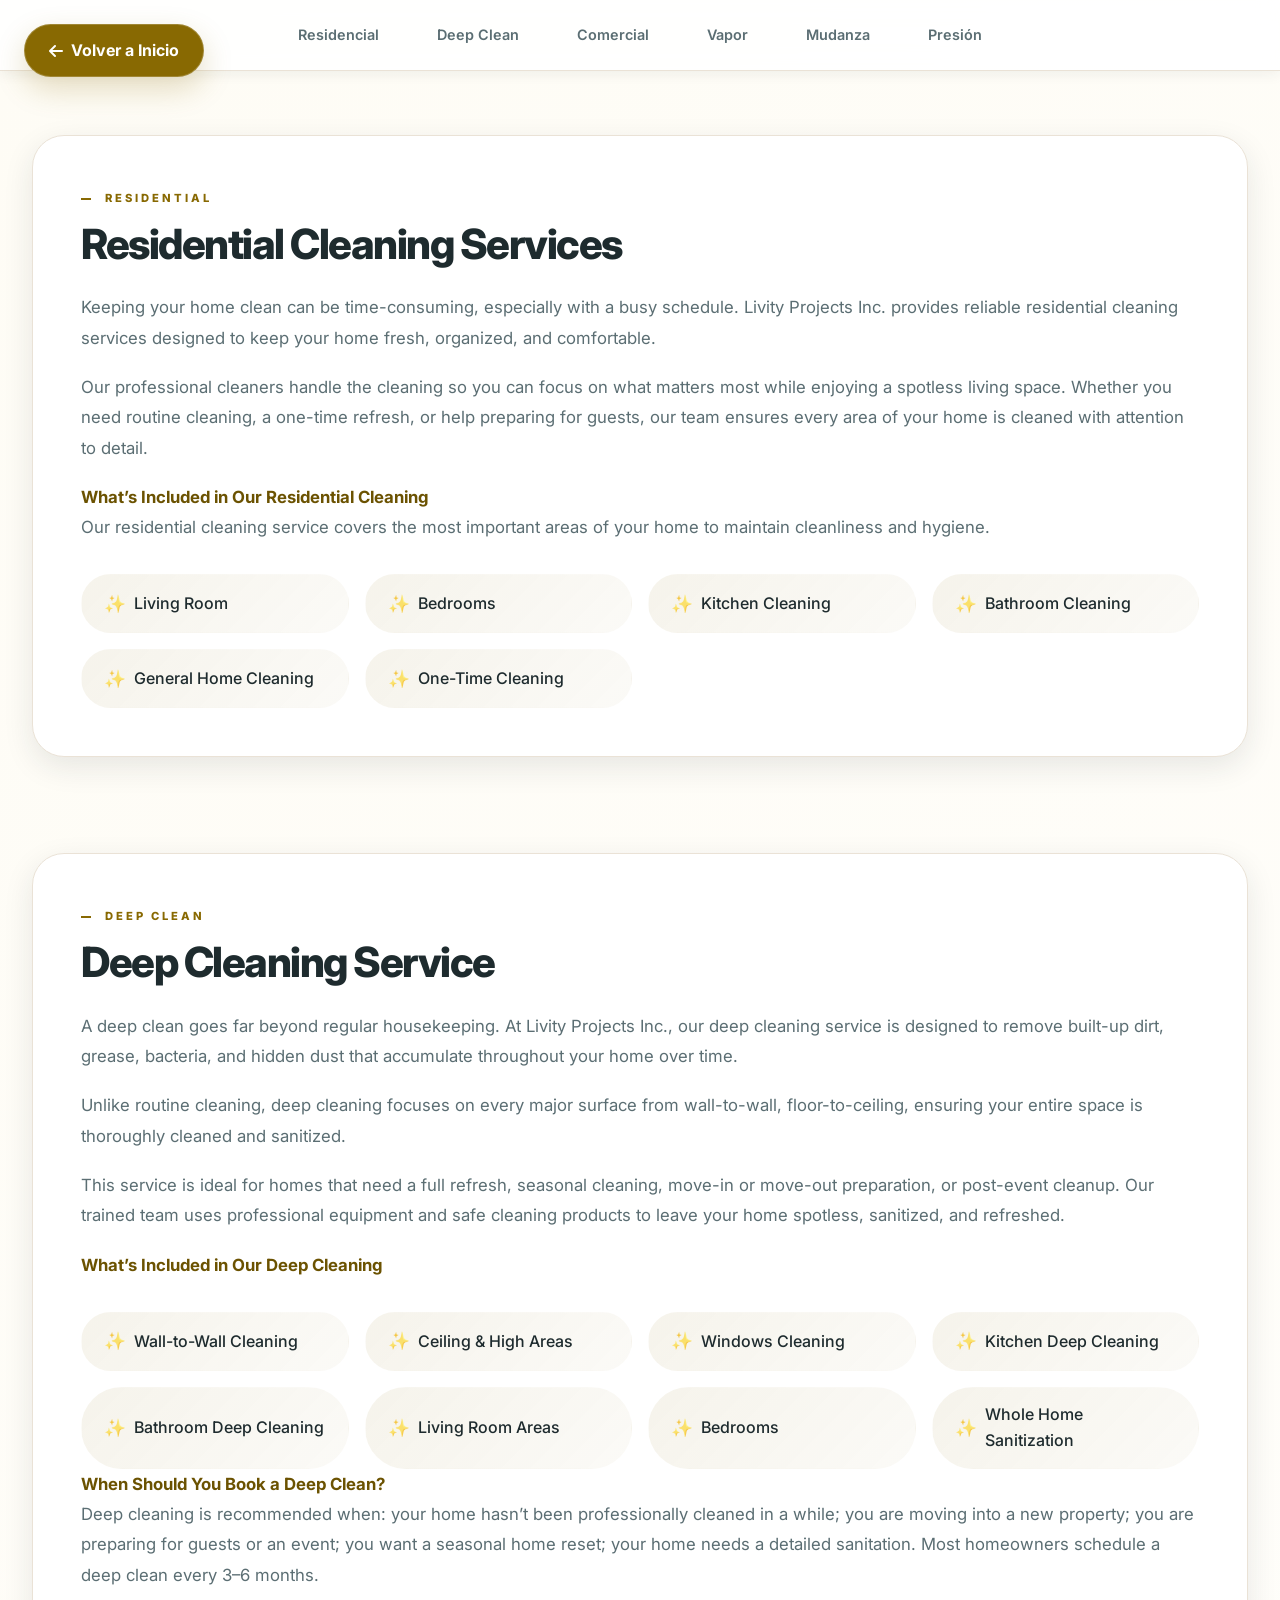
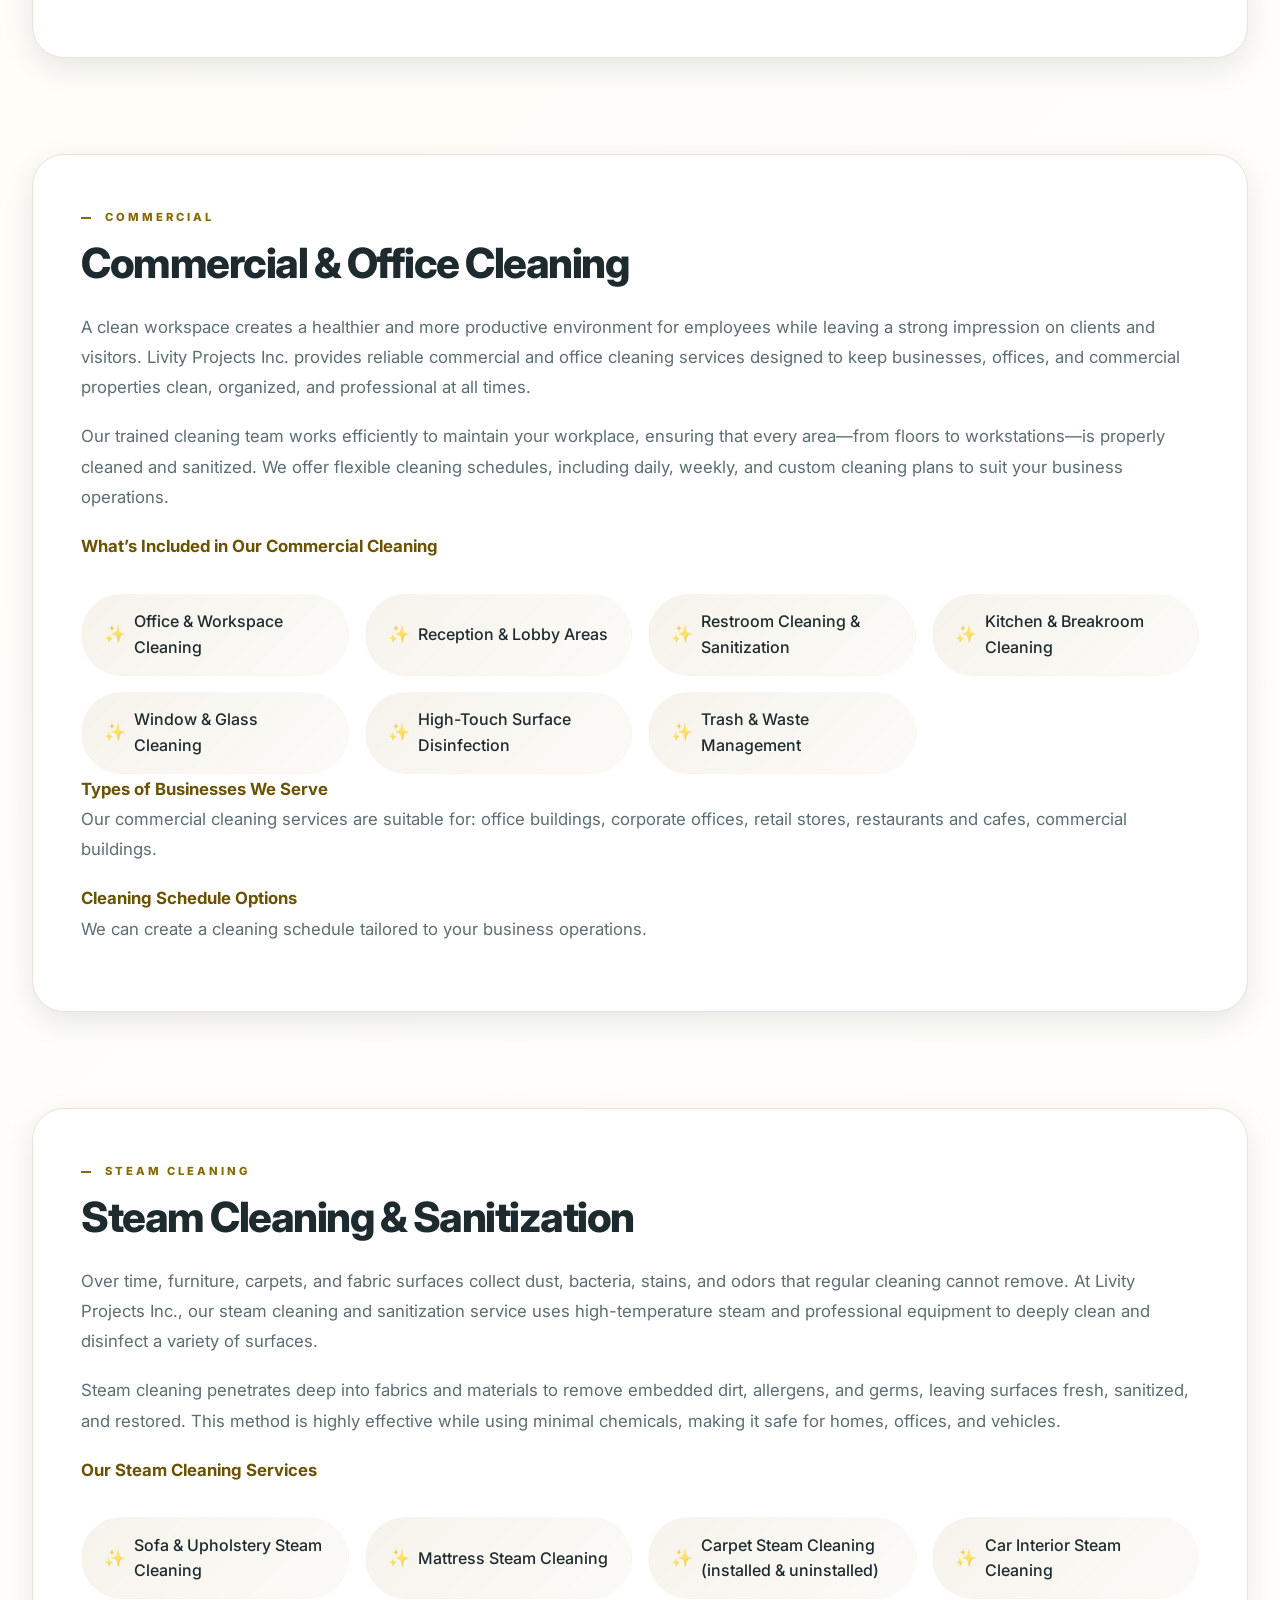
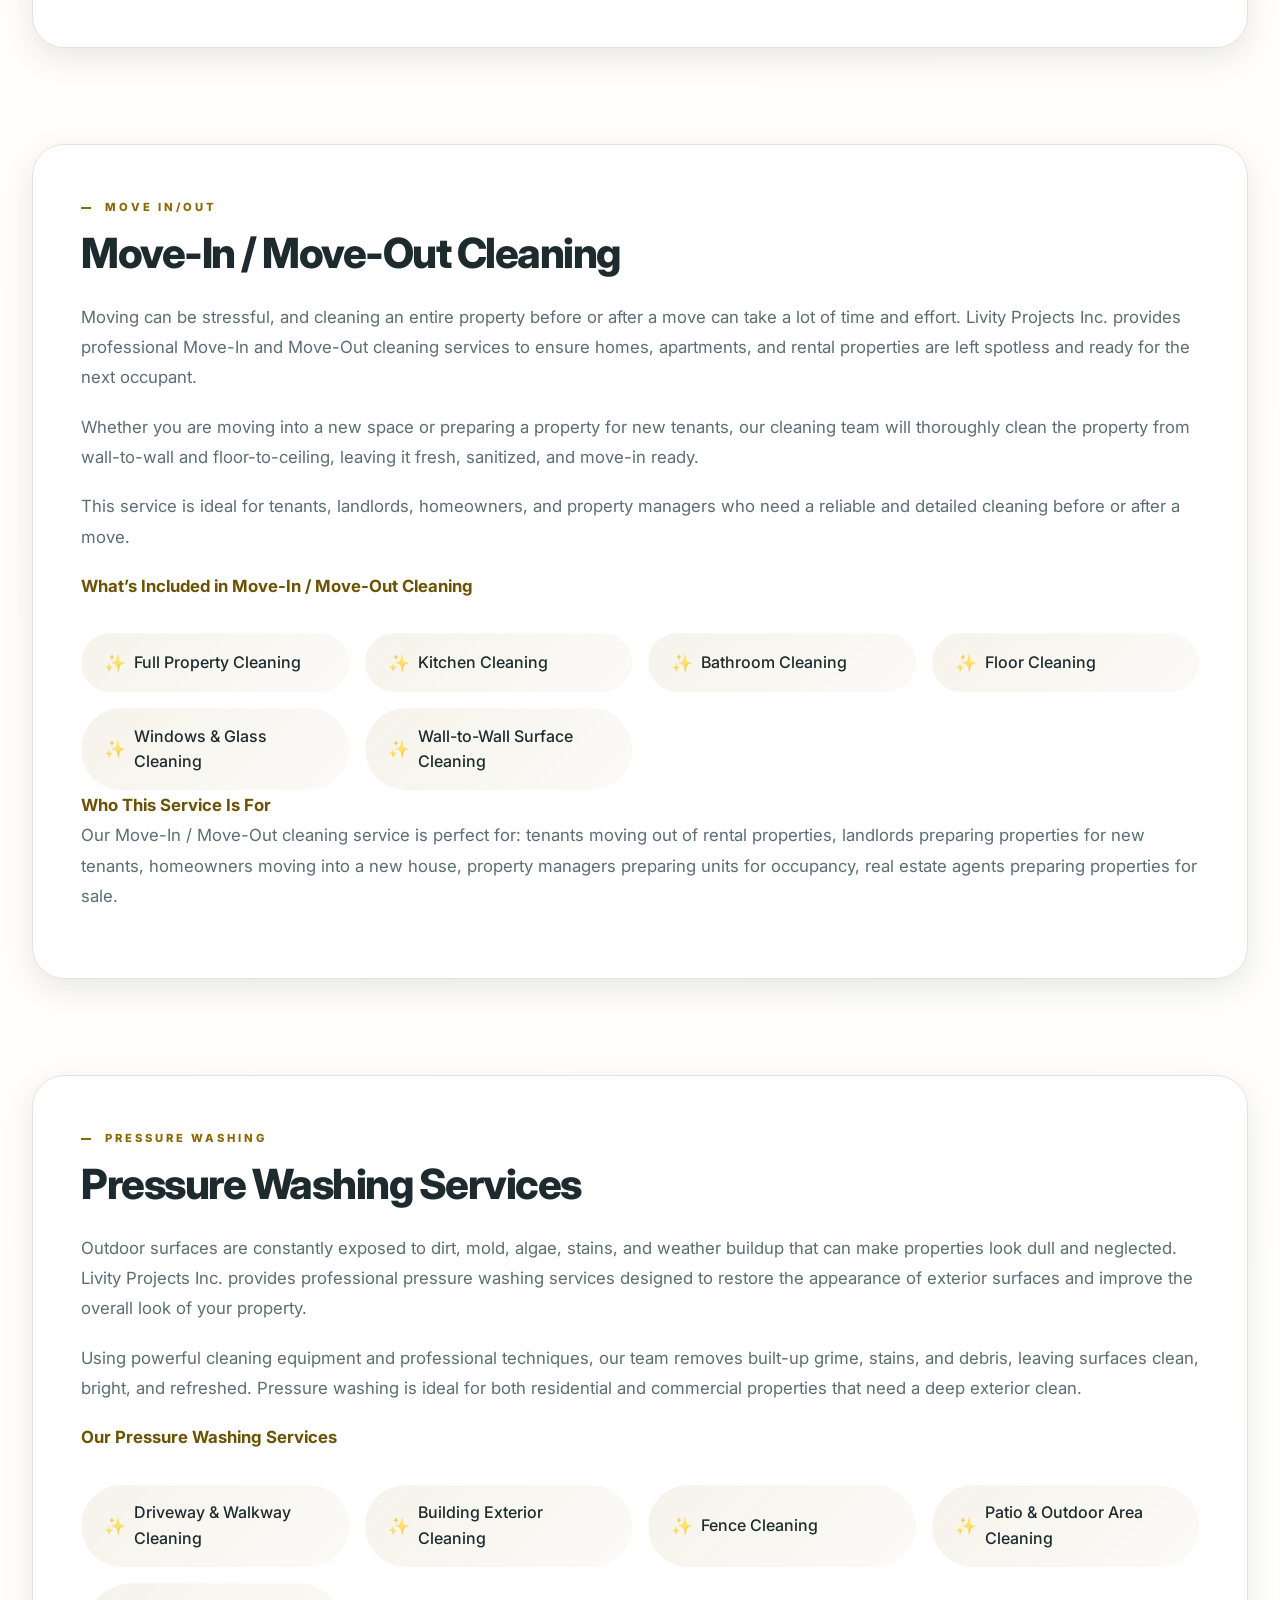
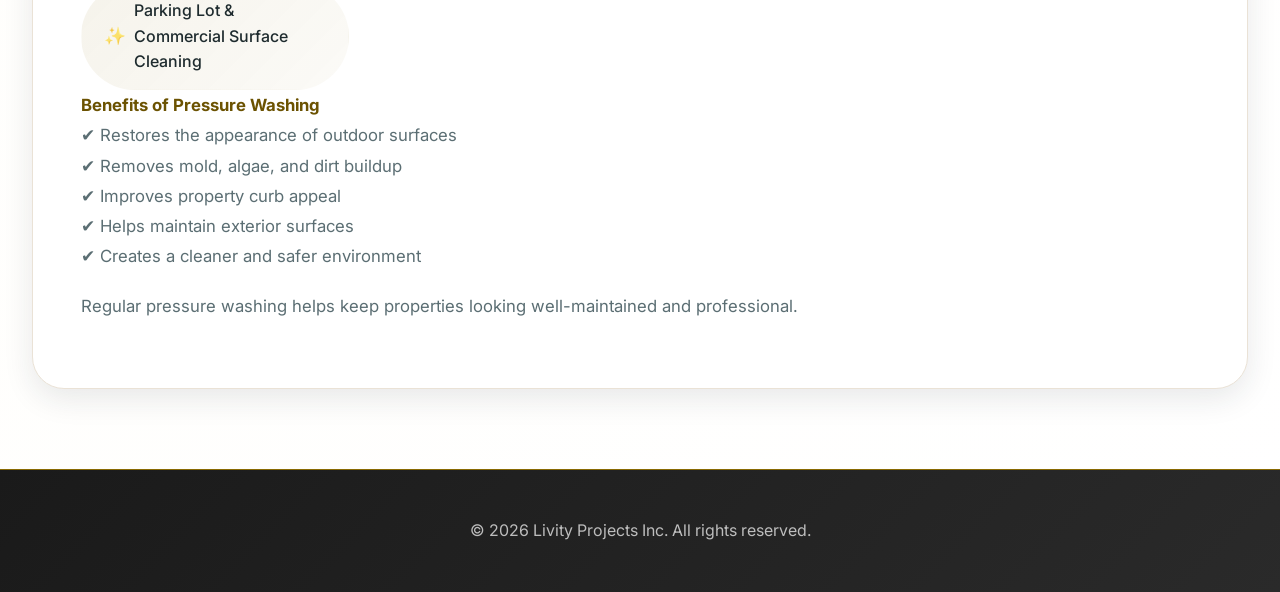
==== standardhomecleaning.html @ dde15801 "Add files via upload" ====
<!DOCTYPE html>
<html lang="es">
<head>
  <meta charset="UTF-8">
  <meta name="viewport" content="width=device-width, initial-scale=1.0">
  <title>Livity Projects · Nuestros Servicios</title>
  <!-- Fuentes e iconos -->
  <link href="https://fonts.googleapis.com/css2?family=Inter:wght@300;400;500;600;700;800;900&display=swap" rel="stylesheet">
  <link rel="stylesheet" href="https://cdnjs.cloudflare.com/ajax/libs/font-awesome/6.0.0-beta3/css/all.min.css">
  <style>
    /* ===== VARIABLES ===== */
    :root {
      --gold: #886902;
      --gold-dark: #6b5201;
      --gold-light: #a07c03;
      --gold-xlight: rgba(136,105,2,0.08);
      --gold-glow: rgba(136,105,2,0.25);
      --cream: #fefcf5;
      --cream-mid: #f5f2e8;
      --cream-border: #eae2d6;
      --dark: #1e2b2e;
      --dark-footer: #1a1a1a;
      --muted: #5b6e73;
      --white: #ffffff;
      --shadow-sm: 0 4px 12px rgba(30,43,46,0.06);
      --shadow-md: 0 10px 30px rgba(30,43,46,0.10);
      --shadow-lg: 0 20px 50px rgba(30,43,46,0.14);
      --shadow-gold: 0 12px 30px rgba(136,105,2,0.22);
      --radius-sm: 12px;
      --radius-md: 20px;
      --radius-lg: 32px;
      --radius-pill: 60px;
      --transition: all 0.3s cubic-bezier(0.34,1.56,0.64,1);
    }

    * { margin: 0; padding: 0; box-sizing: border-box; }
    html { scroll-behavior: smooth; }
    body {
      font-family: 'Inter', sans-serif;
      background: linear-gradient(135deg, var(--cream) 0%, #fff 100%);
      color: var(--dark);
      line-height: 1.6;
    }

    /* ===== UTILIDADES ===== */
    .section-tag {
      display: inline-block;
      font-size: 0.7rem;
      font-weight: 800;
      letter-spacing: 3px;
      color: var(--gold);
      margin-bottom: 0.8rem;
      text-transform: uppercase;
      padding-left: 1.5rem;
      position: relative;
      transition: var(--transition);
    }
    .section-tag::before {
      content: '';
      position: absolute;
      left: 0;
      top: 50%;
      transform: translateY(-50%);
      width: 10px;
      height: 2px;
      background: var(--gold);
      transition: width 0.3s;
    }
    .section-tag:hover { 
      color: var(--gold-dark); 
      transform: translateX(5px); 
      letter-spacing: 4px;
    }
    .section-tag:hover::before { width: 20px; }

    .section-title {
      font-size: 2.6rem;
      font-weight: 800;
      letter-spacing: -1.5px;
      margin-bottom: 1.5rem;
      color: var(--dark);
      line-height: 1.15;
    }
    .section-title span { color: var(--gold); }

    /* ===== BOTÓN VOLVER ===== */
    .back-home {
      position: fixed;
      top: 1.5rem;
      left: 1.5rem;
      display: inline-flex;
      align-items: center;
      gap: 0.5rem;
      padding: 0.8rem 1.5rem;
      background: var(--gold);
      color: white;
      text-decoration: none;
      border-radius: var(--radius-pill);
      font-weight: 700;
      box-shadow: var(--shadow-gold);
      transition: var(--transition);
      z-index: 100;
      border: 1px solid rgba(255,255,255,0.2);
      backdrop-filter: blur(4px);
    }
    .back-home:hover {
      background: var(--gold-dark);
      transform: translateX(-5px) scale(1.05);
      box-shadow: 0 15px 30px rgba(136,105,2,0.4);
    }

    /* ===== MENÚ DE NAVEGACIÓN RÁPIDA ===== */
    .quick-nav {
      position: sticky;
      top: 0;
      background: rgba(255,255,255,0.9);
      backdrop-filter: blur(10px);
      border-bottom: 1px solid var(--cream-border);
      padding: 1rem 2rem;
      display: flex;
      justify-content: center;
      flex-wrap: wrap;
      gap: 0.8rem 1.5rem;
      z-index: 90;
      box-shadow: var(--shadow-sm);
    }
    .quick-nav a {
      color: var(--muted);
      text-decoration: none;
      font-weight: 600;
      font-size: 0.9rem;
      padding: 0.4rem 1rem;
      border-radius: var(--radius-pill);
      transition: var(--transition);
      border: 1px solid transparent;
    }
    .quick-nav a:hover {
      background: var(--gold-xlight);
      color: var(--gold);
      border-color: var(--gold-light);
      transform: translateY(-2px);
    }

    /* ===== SECCIONES DE SERVICIO ===== */
    .service-section {
      max-width: 1300px;
      margin: 2rem auto;
      padding: 2rem 2rem;
      scroll-margin-top: 80px; /* para que no quede oculto tras el menú */
    }

    .service-content {
      background: white;
      padding: 3rem;
      border-radius: var(--radius-lg);
      box-shadow: var(--shadow-md);
      transition: var(--transition);
      border: 1px solid var(--cream-border);
      position: relative;
      overflow: hidden;
    }
    .service-content::before {
      content: '';
      position: absolute;
      top: 0;
      left: 0;
      width: 4px;
      height: 0;
      background: linear-gradient(to bottom, var(--gold), var(--gold-light));
      transition: height 0.4s ease;
    }
    .service-content:hover {
      box-shadow: var(--shadow-gold);
      transform: translateY(-8px);
    }
    .service-content:hover::before {
      height: 100%;
    }

    .service-content p {
      margin-bottom: 1.2rem;
      color: var(--muted);
      font-size: 1.05rem;
      line-height: 1.8;
    }

    .service-content strong {
      color: var(--gold-dark);
      font-weight: 700;
    }

    .service-content ul {
      list-style: none;
      margin-top: 2rem;
      display: grid;
      grid-template-columns: repeat(auto-fit, minmax(220px, 1fr));
      gap: 1rem;
    }
    .service-content li {
      background: linear-gradient(135deg, var(--gold-xlight) 0%, rgba(136,105,2,0.03) 100%);
      padding: 0.9rem 1.4rem;
      border-radius: var(--radius-pill);
      font-weight: 500;
      color: var(--dark);
      transition: var(--transition);
      border: 1px solid transparent;
      display: flex;
      align-items: center;
      gap: 0.5rem;
    }
    .service-content li::before {
      content: '✨';
      font-size: 1.1rem;
      opacity: 0.7;
    }
    .service-content li:hover {
      background: var(--gold);
      color: white;
      transform: scale(1.03) translateY(-3px);
      border-color: var(--gold-light);
      box-shadow: 0 8px 20px rgba(136,105,2,0.2);
    }
    .service-content li:hover::before {
      content: '✔️';
    }

    /* ===== FOOTER ===== */
    .footer-dark {
      background: linear-gradient(135deg, var(--dark-footer) 0%, #2a2a2a 100%);
      color: rgba(255,255,255,0.7);
      padding: 3rem 5%;
      text-align: center;
      margin-top: 3rem;
      border-top: 1px solid var(--gold);
    }

    /* ===== RESPONSIVE ===== */
    @media (max-width: 768px) {
      .section-title {
        font-size: 2rem;
      }
      .service-content {
        padding: 2rem 1.5rem;
      }
      .back-home {
        top: 0.8rem;
        left: 0.8rem;
        padding: 0.6rem 1.2rem;
        font-size: 0.9rem;
      }
      .quick-nav {
        padding: 0.8rem 1rem;
        gap: 0.5rem;
      }
      .quick-nav a {
        font-size: 0.8rem;
        padding: 0.3rem 0.8rem;
      }
      .service-section {
        padding: 1.5rem 1rem;
        scroll-margin-top: 70px;
      }
      .service-content ul {
        grid-template-columns: 1fr;
      }
    }

    @media (max-width: 480px) {
      .section-title {
        font-size: 1.8rem;
      }
      .service-content {
        padding: 1.8rem 1.2rem;
      }
      .back-home {
        position: fixed;
        bottom: 1.5rem;
        top: auto;
        left: 50%;
        transform: translateX(-50%);
        background: var(--gold-dark);
        box-shadow: 0 8px 25px rgba(0,0,0,0.3);
      }
      .back-home:hover {
        transform: translateX(-50%) translateY(-5px);
      }
      .quick-nav {
        padding-top: 0.8rem;
      }
    }

    /* Animación de entrada */
    @keyframes fadeInUp {
      from {
        opacity: 0;
        transform: translateY(30px);
      }
      to {
        opacity: 1;
        transform: translateY(0);
      }
    }
    .service-section {
      animation: fadeInUp 0.8s ease both;
    }
    .service-section:nth-child(2) { animation-delay: 0.1s; }
    .service-section:nth-child(3) { animation-delay: 0.2s; }
    .service-section:nth-child(4) { animation-delay: 0.3s; }
    .service-section:nth-child(5) { animation-delay: 0.4s; }
    .service-section:nth-child(6) { animation-delay: 0.5s; }
    .service-section:nth-child(7) { animation-delay: 0.6s; }
  </style>
</head>
<body>
  <a href="Prototipo.html" class="back-home"><i class="fas fa-arrow-left"></i> Volver a Inicio</a>

  <!-- Menú de navegación rápida -->
  <nav class="quick-nav">
    <a href="#residential-cleaning">Residencial</a>
    <a href="#deep-cleaning">Deep Clean</a>
    <a href="#commercial-cleaning">Comercial</a>
    <a href="#steam-cleaning">Vapor</a>
    <a href="#move-in-out-cleaning">Mudanza</a>
    <a href="#pressure-washing">Presión</a>
  </nav>

  <!-- Sección: Residential Cleaning Services -->
  <section id="residential-cleaning" class="service-section">
    <div class="service-content">
      <span class="section-tag">RESIDENTIAL</span>
      <h2 class="section-title">Residential Cleaning Services</h2>
      <p>Keeping your home clean can be time-consuming, especially with a busy schedule. Livity Projects Inc. provides reliable residential cleaning services designed to keep your home fresh, organized, and comfortable.</p>
      <p>Our professional cleaners handle the cleaning so you can focus on what matters most while enjoying a spotless living space. Whether you need routine cleaning, a one-time refresh, or help preparing for guests, our team ensures every area of your home is cleaned with attention to detail.</p>
      <p><strong>What’s Included in Our Residential Cleaning</strong><br>Our residential cleaning service covers the most important areas of your home to maintain cleanliness and hygiene.</p>
      <ul>
        <li>Living Room</li>
        <li>Bedrooms</li>
        <li>Kitchen Cleaning</li>
        <li>Bathroom Cleaning</li>
        <li>General Home Cleaning</li>
        <li>One-Time Cleaning</li>
      </ul>
    </div>
  </section>

  <!-- Sección: Deep Cleaning Service -->
  <section id="deep-cleaning" class="service-section">
    <div class="service-content">
      <span class="section-tag">DEEP CLEAN</span>
      <h2 class="section-title">Deep Cleaning Service</h2>
      <p>A deep clean goes far beyond regular housekeeping. At Livity Projects Inc., our deep cleaning service is designed to remove built-up dirt, grease, bacteria, and hidden dust that accumulate throughout your home over time.</p>
      <p>Unlike routine cleaning, deep cleaning focuses on every major surface from wall-to-wall, floor-to-ceiling, ensuring your entire space is thoroughly cleaned and sanitized.</p>
      <p>This service is ideal for homes that need a full refresh, seasonal cleaning, move-in or move-out preparation, or post-event cleanup. Our trained team uses professional equipment and safe cleaning products to leave your home spotless, sanitized, and refreshed.</p>
      <p><strong>What’s Included in Our Deep Cleaning</strong></p>
      <ul>
        <li>Wall-to-Wall Cleaning</li>
        <li>Ceiling & High Areas</li>
        <li>Windows Cleaning</li>
        <li>Kitchen Deep Cleaning</li>
        <li>Bathroom Deep Cleaning</li>
        <li>Living Room Areas</li>
        <li>Bedrooms</li>
        <li>Whole Home Sanitization</li>
      </ul>
      <p><strong>When Should You Book a Deep Clean?</strong><br>Deep cleaning is recommended when: your home hasn’t been professionally cleaned in a while; you are moving into a new property; you are preparing for guests or an event; you want a seasonal home reset; your home needs a detailed sanitation. Most homeowners schedule a deep clean every 3–6 months.</p>
    </div>
  </section>

  <!-- Sección: Commercial & Office Cleaning -->
  <section id="commercial-cleaning" class="service-section">
    <div class="service-content">
      <span class="section-tag">COMMERCIAL</span>
      <h2 class="section-title">Commercial & Office Cleaning</h2>
      <p>A clean workspace creates a healthier and more productive environment for employees while leaving a strong impression on clients and visitors. Livity Projects Inc. provides reliable commercial and office cleaning services designed to keep businesses, offices, and commercial properties clean, organized, and professional at all times.</p>
      <p>Our trained cleaning team works efficiently to maintain your workplace, ensuring that every area—from floors to workstations—is properly cleaned and sanitized. We offer flexible cleaning schedules, including daily, weekly, and custom cleaning plans to suit your business operations.</p>
      <p><strong>What’s Included in Our Commercial Cleaning</strong></p>
      <ul>
        <li>Office & Workspace Cleaning</li>
        <li>Reception & Lobby Areas</li>
        <li>Restroom Cleaning & Sanitization</li>
        <li>Kitchen & Breakroom Cleaning</li>
        <li>Window & Glass Cleaning</li>
        <li>High-Touch Surface Disinfection</li>
        <li>Trash & Waste Management</li>
      </ul>
      <p><strong>Types of Businesses We Serve</strong><br>Our commercial cleaning services are suitable for: office buildings, corporate offices, retail stores, restaurants and cafes, commercial buildings.</p>
      <p><strong>Cleaning Schedule Options</strong><br>We can create a cleaning schedule tailored to your business operations.</p>
    </div>
  </section>

  <!-- Sección: Steam Cleaning & Sanitization -->
  <section id="steam-cleaning" class="service-section">
    <div class="service-content">
      <span class="section-tag">STEAM CLEANING</span>
      <h2 class="section-title">Steam Cleaning & Sanitization</h2>
      <p>Over time, furniture, carpets, and fabric surfaces collect dust, bacteria, stains, and odors that regular cleaning cannot remove. At Livity Projects Inc., our steam cleaning and sanitization service uses high-temperature steam and professional equipment to deeply clean and disinfect a variety of surfaces.</p>
      <p>Steam cleaning penetrates deep into fabrics and materials to remove embedded dirt, allergens, and germs, leaving surfaces fresh, sanitized, and restored. This method is highly effective while using minimal chemicals, making it safe for homes, offices, and vehicles.</p>
      <p><strong>Our Steam Cleaning Services</strong></p>
      <ul>
        <li>Sofa & Upholstery Steam Cleaning</li>
        <li>Mattress Steam Cleaning</li>
        <li>Carpet Steam Cleaning (installed & uninstalled)</li>
        <li>Car Interior Steam Cleaning</li>
      </ul>
    </div>
  </section>

  <!-- Sección: Move-In / Move-Out Cleaning -->
  <section id="move-in-out-cleaning" class="service-section">
    <div class="service-content">
      <span class="section-tag">MOVE IN/OUT</span>
      <h2 class="section-title">Move-In / Move-Out Cleaning</h2>
      <p>Moving can be stressful, and cleaning an entire property before or after a move can take a lot of time and effort. Livity Projects Inc. provides professional Move-In and Move-Out cleaning services to ensure homes, apartments, and rental properties are left spotless and ready for the next occupant.</p>
      <p>Whether you are moving into a new space or preparing a property for new tenants, our cleaning team will thoroughly clean the property from wall-to-wall and floor-to-ceiling, leaving it fresh, sanitized, and move-in ready.</p>
      <p>This service is ideal for tenants, landlords, homeowners, and property managers who need a reliable and detailed cleaning before or after a move.</p>
      <p><strong>What’s Included in Move-In / Move-Out Cleaning</strong></p>
      <ul>
        <li>Full Property Cleaning</li>
        <li>Kitchen Cleaning</li>
        <li>Bathroom Cleaning</li>
        <li>Floor Cleaning</li>
        <li>Windows & Glass Cleaning</li>
        <li>Wall-to-Wall Surface Cleaning</li>
      </ul>
      <p><strong>Who This Service Is For</strong><br>Our Move-In / Move-Out cleaning service is perfect for: tenants moving out of rental properties, landlords preparing properties for new tenants, homeowners moving into a new house, property managers preparing units for occupancy, real estate agents preparing properties for sale.</p>
    </div>
  </section>

  <!-- Sección: Pressure Washing Services -->
  <section id="pressure-washing" class="service-section">
    <div class="service-content">
      <span class="section-tag">PRESSURE WASHING</span>
      <h2 class="section-title">Pressure Washing Services</h2>
      <p>Outdoor surfaces are constantly exposed to dirt, mold, algae, stains, and weather buildup that can make properties look dull and neglected. Livity Projects Inc. provides professional pressure washing services designed to restore the appearance of exterior surfaces and improve the overall look of your property.</p>
      <p>Using powerful cleaning equipment and professional techniques, our team removes built-up grime, stains, and debris, leaving surfaces clean, bright, and refreshed. Pressure washing is ideal for both residential and commercial properties that need a deep exterior clean.</p>
      <p><strong>Our Pressure Washing Services</strong></p>
      <ul>
        <li>Driveway & Walkway Cleaning</li>
        <li>Building Exterior Cleaning</li>
        <li>Fence Cleaning</li>
        <li>Patio & Outdoor Area Cleaning</li>
        <li>Parking Lot & Commercial Surface Cleaning</li>
      </ul>
      <p><strong>Benefits of Pressure Washing</strong><br>✔ Restores the appearance of outdoor surfaces<br>✔ Removes mold, algae, and dirt buildup<br>✔ Improves property curb appeal<br>✔ Helps maintain exterior surfaces<br>✔ Creates a cleaner and safer environment</p>
      <p>Regular pressure washing helps keep properties looking well-maintained and professional.</p>
    </div>
  </section>

  <footer class="footer-dark">
    <p>&copy; 2026 Livity Projects Inc. All rights reserved.</p>
  </footer>
</body>
</html>
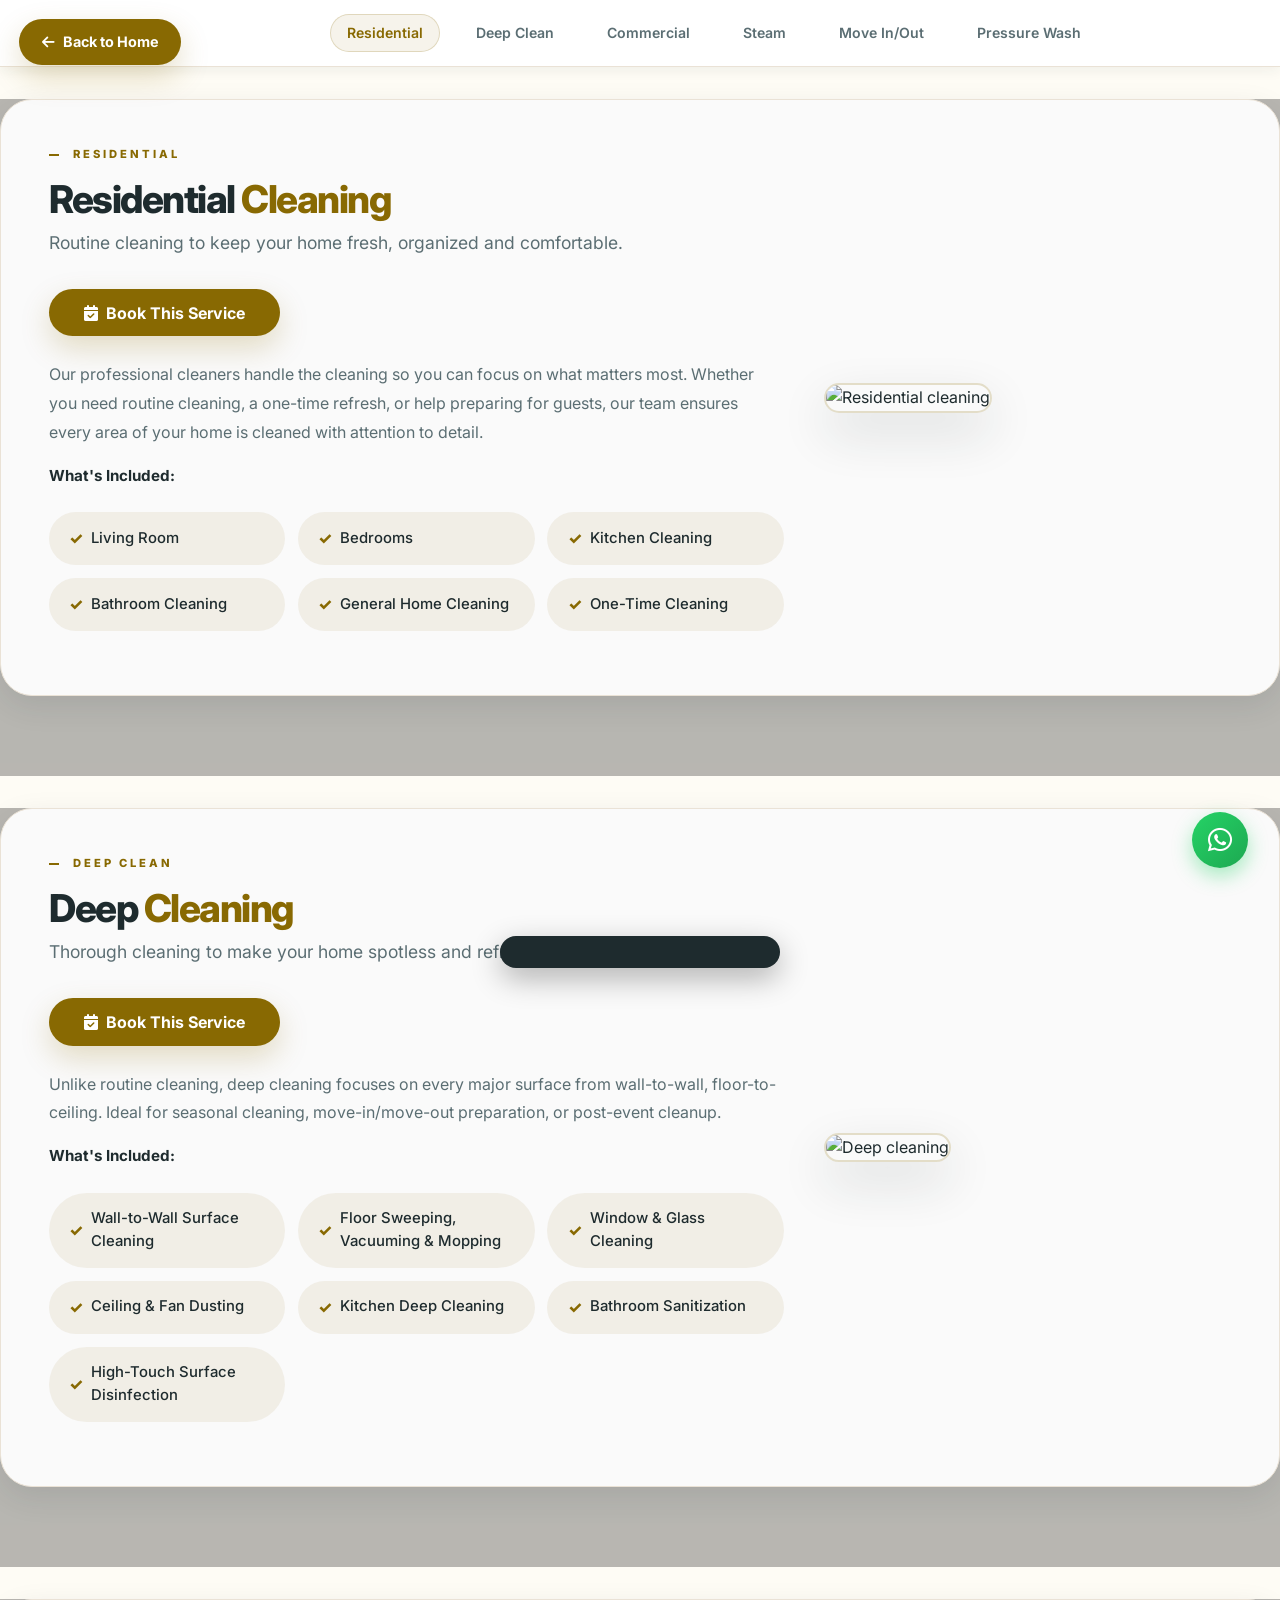
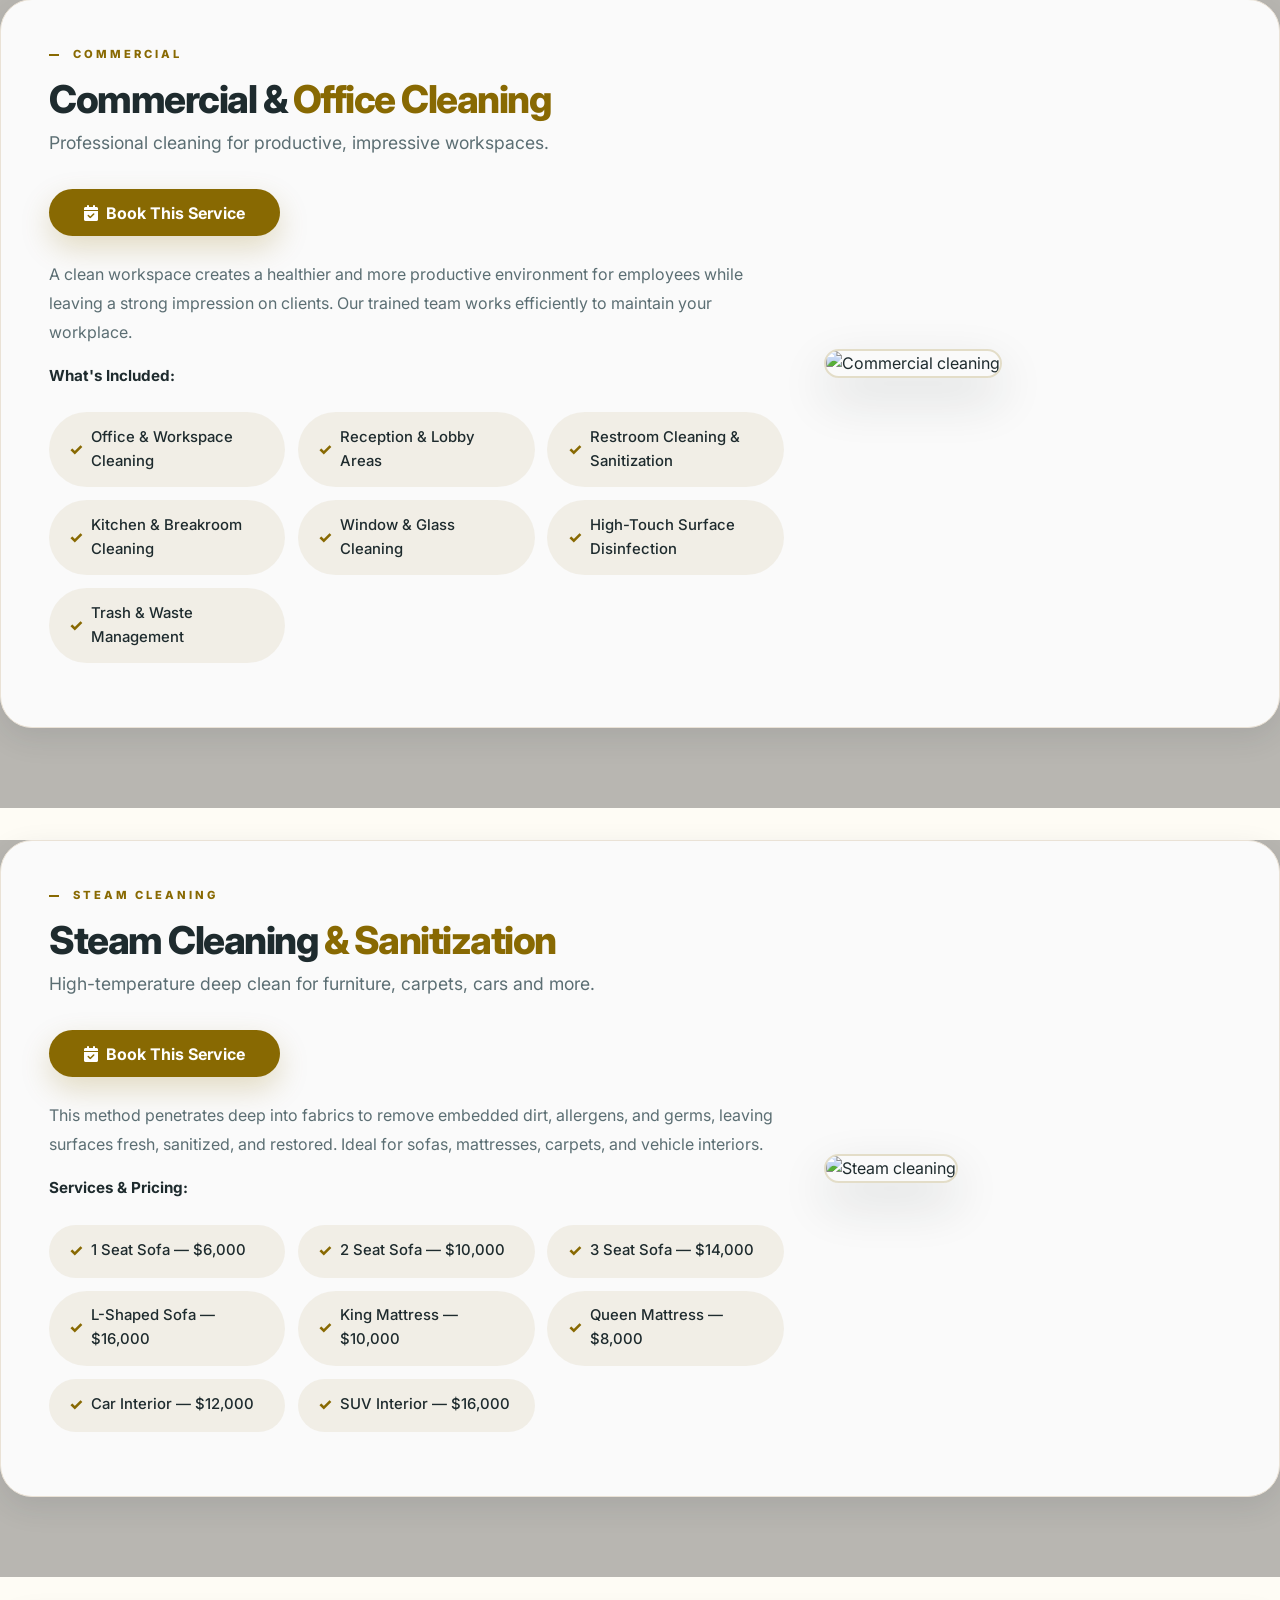
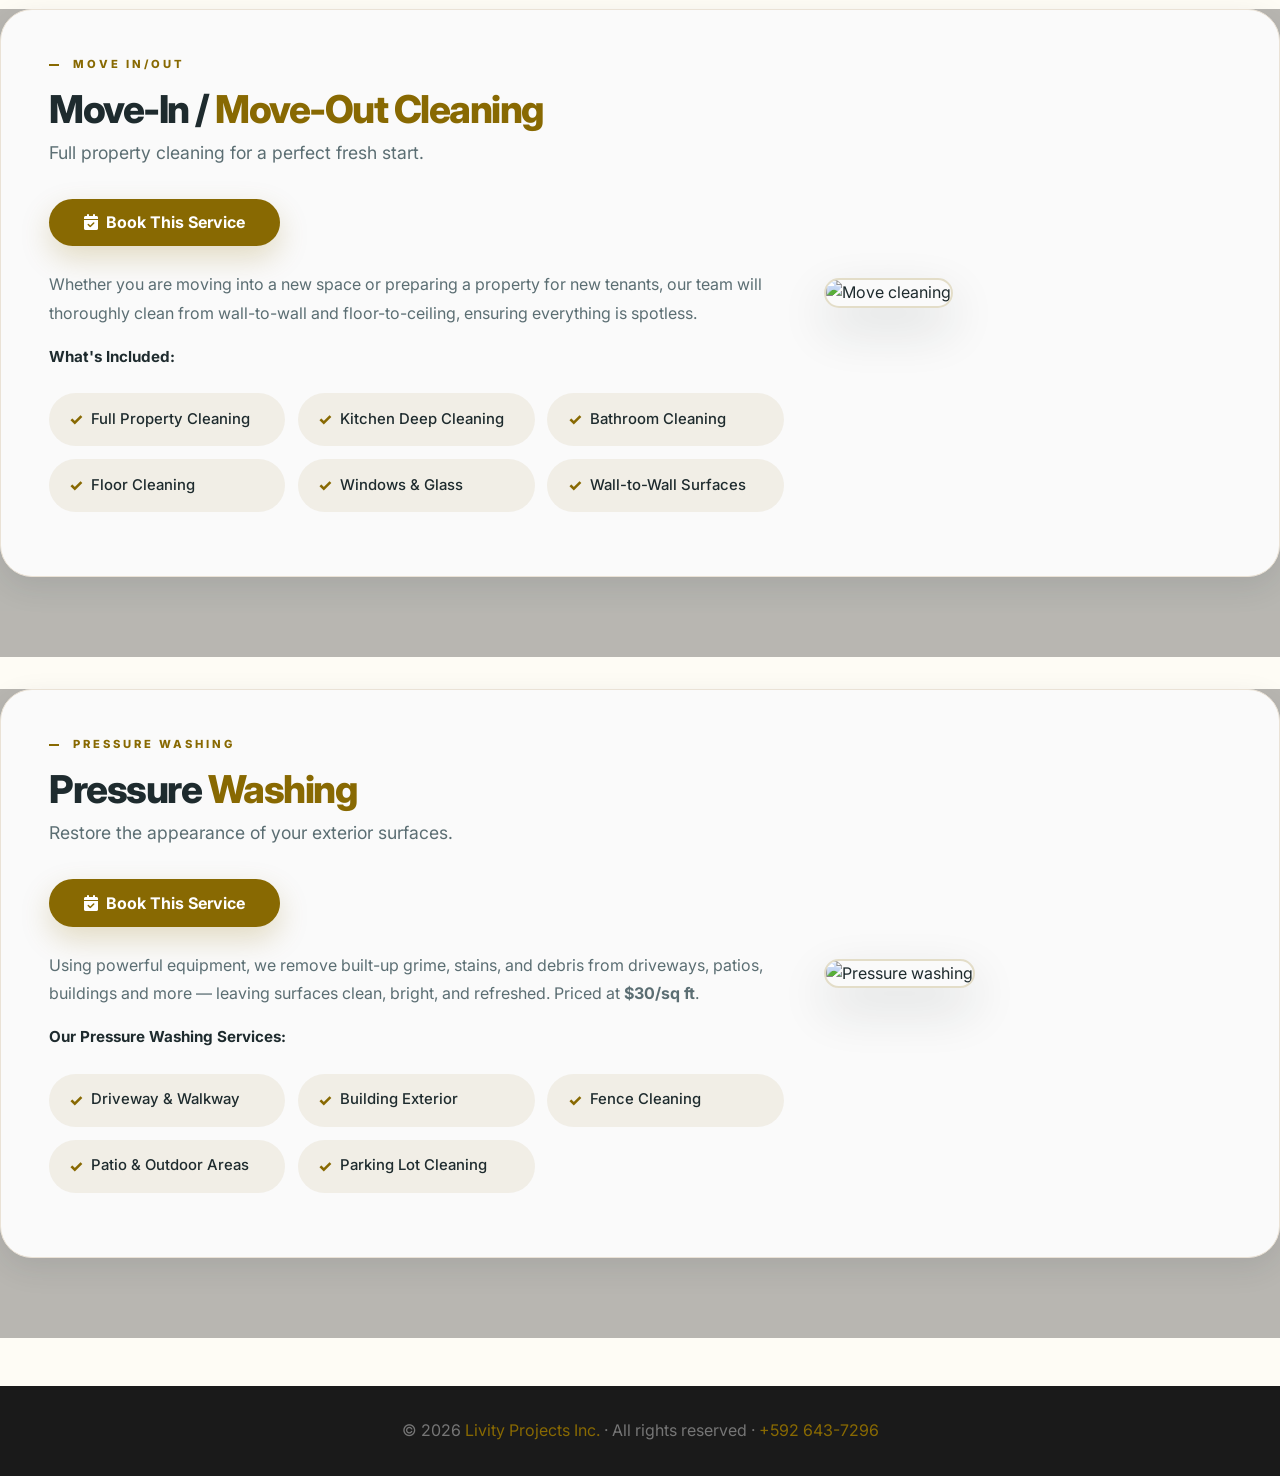
==== commit c8b3e595: "Update print statement from 'Hello' to 'Goodbye'" ====
--- a/standardhomecleaning.html
+++ b/standardhomecleaning.html
@@ -1,20 +1,17 @@
 <!DOCTYPE html>
-<html lang="es">
+<html lang="en">
 <head>
   <meta charset="UTF-8">
   <meta name="viewport" content="width=device-width, initial-scale=1.0">
-  <title>Livity Projects · Nuestros Servicios</title>
-  <!-- Fuentes e iconos -->
+  <title>Livity Projects · Professional Cleaning Services</title>
   <link href="https://fonts.googleapis.com/css2?family=Inter:wght@300;400;500;600;700;800;900&display=swap" rel="stylesheet">
   <link rel="stylesheet" href="https://cdnjs.cloudflare.com/ajax/libs/font-awesome/6.0.0-beta3/css/all.min.css">
   <style>
-    /* ===== VARIABLES ===== */
     :root {
       --gold: #886902;
       --gold-dark: #6b5201;
       --gold-light: #a07c03;
       --gold-xlight: rgba(136,105,2,0.08);
-      --gold-glow: rgba(136,105,2,0.25);
       --cream: #fefcf5;
       --cream-mid: #f5f2e8;
       --cream-border: #eae2d6;
@@ -32,422 +29,921 @@
       --radius-pill: 60px;
       --transition: all 0.3s cubic-bezier(0.34,1.56,0.64,1);
     }
-
     * { margin: 0; padding: 0; box-sizing: border-box; }
     html { scroll-behavior: smooth; }
-    body {
-      font-family: 'Inter', sans-serif;
-      background: linear-gradient(135deg, var(--cream) 0%, #fff 100%);
-      color: var(--dark);
-      line-height: 1.6;
-    }
-
-    /* ===== UTILIDADES ===== */
-    .section-tag {
-      display: inline-block;
-      font-size: 0.7rem;
-      font-weight: 800;
-      letter-spacing: 3px;
-      color: var(--gold);
-      margin-bottom: 0.8rem;
-      text-transform: uppercase;
-      padding-left: 1.5rem;
-      position: relative;
-      transition: var(--transition);
-    }
-    .section-tag::before {
-      content: '';
-      position: absolute;
-      left: 0;
-      top: 50%;
-      transform: translateY(-50%);
-      width: 10px;
-      height: 2px;
-      background: var(--gold);
-      transition: width 0.3s;
-    }
-    .section-tag:hover { 
-      color: var(--gold-dark); 
-      transform: translateX(5px); 
-      letter-spacing: 4px;
-    }
-    .section-tag:hover::before { width: 20px; }
-
-    .section-title {
-      font-size: 2.6rem;
-      font-weight: 800;
-      letter-spacing: -1.5px;
-      margin-bottom: 1.5rem;
-      color: var(--dark);
-      line-height: 1.15;
-    }
+    body { font-family: 'Inter', sans-serif; background: var(--cream); color: var(--dark); line-height: 1.6; }
+
+    @keyframes fadeInUp { from { opacity: 0; transform: translateY(30px); } to { opacity: 1; transform: translateY(0); } }
+    @keyframes spin { to { transform: rotate(360deg); } }
+    @keyframes float { 0%,100% { transform: translateY(0); } 50% { transform: translateY(-6px); } }
+
+    /* TOAST */
+    .toast {
+      position: fixed; bottom: 2rem; left: 50%; transform: translateX(-50%) translateY(100px);
+      background: var(--dark); color: white; padding: 1rem 2rem; border-radius: var(--radius-pill);
+      font-weight: 600; font-size: 0.95rem; z-index: 9999; transition: transform 0.4s cubic-bezier(0.34,1.56,0.64,1);
+      box-shadow: 0 10px 30px rgba(0,0,0,0.3); min-width: 280px; text-align: center;
+    }
+    .toast.show { transform: translateX(-50%) translateY(0); }
+    .toast.success { background: #1e7c3a; }
+    .toast.error { background: #9a1b1b; }
+    .toast.info { background: var(--gold-dark); }
+
+    /* BACK BUTTON */
+    .back-home {
+      position: fixed; top: 1.2rem; left: 1.2rem; display: inline-flex; align-items: center; gap: 0.5rem;
+      padding: 0.7rem 1.4rem; background: var(--gold); color: white; text-decoration: none;
+      border-radius: var(--radius-pill); font-weight: 700; font-size: 0.9rem; box-shadow: var(--shadow-gold);
+      transition: var(--transition); z-index: 200;
+    }
+    .back-home:hover { background: var(--gold-dark); transform: translateX(-4px) scale(1.04); }
+
+    /* QUICK NAV */
+    .quick-nav {
+      position: sticky; top: 0; background: rgba(255,255,255,0.95); backdrop-filter: blur(12px);
+      border-bottom: 1px solid var(--cream-border); padding: 0.9rem 2rem 0.9rem 180px;
+      display: flex; justify-content: center; flex-wrap: wrap; gap: 0.6rem 1.2rem; z-index: 100;
+      box-shadow: var(--shadow-sm);
+    }
+    .quick-nav a {
+      color: var(--muted); text-decoration: none; font-weight: 600; font-size: 0.88rem;
+      padding: 0.4rem 1rem; border-radius: var(--radius-pill); transition: var(--transition); border: 1px solid transparent;
+    }
+    .quick-nav a:hover, .quick-nav a.active { background: var(--gold-xlight); color: var(--gold); border-color: rgba(136,105,2,0.2); }
+
+    /* SERVICE SECTION */
+    .service-section {
+      position: relative; background-size: cover; background-position: center; background-repeat: no-repeat;
+      scroll-margin-top: 72px; padding: 0 0 3rem;
+    }
+    .service-section::before {
+      content: ''; position: absolute; top: 0; left: 0; width: 100%; height: 100%;
+      background: rgba(0,0,0,0.28); z-index: 1; pointer-events: none;
+    }
+    .service-section > * { position: relative; z-index: 2; }
+
+    .service-content {
+      max-width: 1280px; margin: 2rem auto; padding: 2.5rem 3rem;
+      background: rgba(255,255,255,0.93); backdrop-filter: blur(4px);
+      border-radius: var(--radius-lg); box-shadow: var(--shadow-md); border: 1px solid var(--cream-border);
+      animation: fadeInUp 0.6s ease both;
+    }
+
+    .service-grid { display: flex; gap: 2.5rem; align-items: flex-start; flex-wrap: wrap; }
+    .service-text { flex: 2 1 480px; }
+    .service-image { flex: 1 1 280px; align-self: center; }
+    .service-image img { width: 100%; height: auto; border-radius: var(--radius-md); box-shadow: var(--shadow-lg); border: 2px solid rgba(136,105,2,0.2); transition: var(--transition); }
+    .service-image img:hover { transform: scale(1.02); box-shadow: var(--shadow-gold); }
+
+    .section-tag { display: inline-block; font-size: 0.7rem; font-weight: 800; letter-spacing: 3px; color: var(--gold); margin-bottom: 0.8rem; text-transform: uppercase; padding-left: 1.5rem; position: relative; }
+    .section-tag::before { content: ''; position: absolute; left: 0; top: 50%; transform: translateY(-50%); width: 10px; height: 2px; background: var(--gold); }
+    .section-title { font-size: 2.4rem; font-weight: 800; letter-spacing: -1.5px; margin-bottom: 0.5rem; color: var(--dark); line-height: 1.15; }
     .section-title span { color: var(--gold); }
-
-    /* ===== BOTÓN VOLVER ===== */
-    .back-home {
-      position: fixed;
-      top: 1.5rem;
-      left: 1.5rem;
-      display: inline-flex;
-      align-items: center;
-      gap: 0.5rem;
-      padding: 0.8rem 1.5rem;
-      background: var(--gold);
-      color: white;
-      text-decoration: none;
-      border-radius: var(--radius-pill);
-      font-weight: 700;
-      box-shadow: var(--shadow-gold);
-      transition: var(--transition);
-      z-index: 100;
-      border: 1px solid rgba(255,255,255,0.2);
-      backdrop-filter: blur(4px);
-    }
-    .back-home:hover {
-      background: var(--gold-dark);
-      transform: translateX(-5px) scale(1.05);
-      box-shadow: 0 15px 30px rgba(136,105,2,0.4);
-    }
-
-    /* ===== MENÚ DE NAVEGACIÓN RÁPIDA ===== */
-    .quick-nav {
-      position: sticky;
-      top: 0;
-      background: rgba(255,255,255,0.9);
-      backdrop-filter: blur(10px);
-      border-bottom: 1px solid var(--cream-border);
-      padding: 1rem 2rem;
-      display: flex;
-      justify-content: center;
-      flex-wrap: wrap;
-      gap: 0.8rem 1.5rem;
-      z-index: 90;
-      box-shadow: var(--shadow-sm);
-    }
-    .quick-nav a {
-      color: var(--muted);
-      text-decoration: none;
-      font-weight: 600;
-      font-size: 0.9rem;
-      padding: 0.4rem 1rem;
-      border-radius: var(--radius-pill);
-      transition: var(--transition);
-      border: 1px solid transparent;
-    }
-    .quick-nav a:hover {
-      background: var(--gold-xlight);
-      color: var(--gold);
-      border-color: var(--gold-light);
-      transform: translateY(-2px);
-    }
-
-    /* ===== SECCIONES DE SERVICIO ===== */
-    .service-section {
-      max-width: 1300px;
-      margin: 2rem auto;
-      padding: 2rem 2rem;
-      scroll-margin-top: 80px; /* para que no quede oculto tras el menú */
-    }
-
-    .service-content {
-      background: white;
-      padding: 3rem;
-      border-radius: var(--radius-lg);
-      box-shadow: var(--shadow-md);
-      transition: var(--transition);
-      border: 1px solid var(--cream-border);
-      position: relative;
-      overflow: hidden;
-    }
-    .service-content::before {
-      content: '';
-      position: absolute;
-      top: 0;
-      left: 0;
-      width: 4px;
-      height: 0;
-      background: linear-gradient(to bottom, var(--gold), var(--gold-light));
-      transition: height 0.4s ease;
-    }
-    .service-content:hover {
-      box-shadow: var(--shadow-gold);
-      transform: translateY(-8px);
-    }
-    .service-content:hover::before {
-      height: 100%;
-    }
-
-    .service-content p {
-      margin-bottom: 1.2rem;
-      color: var(--muted);
-      font-size: 1.05rem;
-      line-height: 1.8;
-    }
-
-    .service-content strong {
-      color: var(--gold-dark);
-      font-weight: 700;
-    }
-
-    .service-content ul {
-      list-style: none;
-      margin-top: 2rem;
-      display: grid;
-      grid-template-columns: repeat(auto-fit, minmax(220px, 1fr));
-      gap: 1rem;
-    }
-    .service-content li {
-      background: linear-gradient(135deg, var(--gold-xlight) 0%, rgba(136,105,2,0.03) 100%);
-      padding: 0.9rem 1.4rem;
-      border-radius: var(--radius-pill);
-      font-weight: 500;
-      color: var(--dark);
-      transition: var(--transition);
-      border: 1px solid transparent;
-      display: flex;
-      align-items: center;
-      gap: 0.5rem;
-    }
-    .service-content li::before {
-      content: '✨';
-      font-size: 1.1rem;
-      opacity: 0.7;
-    }
-    .service-content li:hover {
-      background: var(--gold);
-      color: white;
-      transform: scale(1.03) translateY(-3px);
-      border-color: var(--gold-light);
-      box-shadow: 0 8px 20px rgba(136,105,2,0.2);
-    }
-    .service-content li:hover::before {
-      content: '✔️';
-    }
-
-    /* ===== FOOTER ===== */
-    .footer-dark {
-      background: linear-gradient(135deg, var(--dark-footer) 0%, #2a2a2a 100%);
-      color: rgba(255,255,255,0.7);
-      padding: 3rem 5%;
-      text-align: center;
-      margin-top: 3rem;
-      border-top: 1px solid var(--gold);
-    }
-
-    /* ===== RESPONSIVE ===== */
+    .service-subtitle { font-size: 1.1rem; font-weight: 400; color: var(--muted); margin-bottom: 1.2rem; }
+
+    .btn-book {
+      display: inline-flex; align-items: center; gap: 0.5rem; background: var(--gold); color: white;
+      font-weight: 700; padding: 0.85rem 2.2rem; border-radius: var(--radius-pill); text-decoration: none;
+      cursor: pointer; border: none; font-family: inherit; font-size: 1rem;
+      box-shadow: var(--shadow-gold); transition: var(--transition); margin: 0.8rem 0 1.5rem;
+    }
+    .btn-book:hover { background: var(--gold-dark); transform: translateY(-3px) scale(1.02); box-shadow: 0 15px 30px rgba(136,105,2,0.4); }
+    .btn-book:active { transform: translateY(0) scale(0.98); }
+
+    .service-content ul { list-style: none; margin: 1.5rem 0; display: grid; grid-template-columns: repeat(auto-fit, minmax(210px, 1fr)); gap: 0.8rem; }
+    .service-content li { background: var(--gold-xlight); padding: 0.8rem 1.2rem; border-radius: var(--radius-pill); font-weight: 500; color: var(--dark); transition: var(--transition); border: 1px solid transparent; display: flex; align-items: center; gap: 0.5rem; font-size: 0.93rem; }
+    .service-content li::before { content: '✓'; font-size: 1rem; font-weight: 800; color: var(--gold); flex-shrink: 0; }
+    .service-content li:hover { background: var(--gold); color: white; transform: translateY(-3px) scale(1.02); border-color: var(--gold-light); }
+    .service-content li:hover::before { color: white; }
+
+    /* FORM STYLES */
+    .form-section {
+      margin-top: 2rem; border-top: 2px dashed rgba(136,105,2,0.3);
+      padding-top: 2rem; display: none;
+    }
+    .form-section.open { display: block; animation: fadeInUp 0.4s ease; }
+    .form-section h3 { font-size: 1.3rem; font-weight: 800; margin-bottom: 1.5rem; color: var(--dark); }
+    .form-section h3 span { color: var(--gold); }
+
+    .form-row { display: grid; grid-template-columns: 180px 1fr; align-items: start; gap: 0.8rem 1rem; margin-bottom: 1rem; }
+    .form-row label { font-weight: 600; color: var(--dark); font-size: 0.92rem; padding-top: 0.75rem; }
+    .form-row label i { color: var(--gold); width: 1.1rem; margin-right: 0.3rem; }
+    .form-row input, .form-row select, .form-row textarea {
+      width: 100%; padding: 0.75rem 1rem; border: 1.5px solid var(--cream-border);
+      border-radius: var(--radius-sm); font-family: 'Inter', sans-serif; font-size: 0.93rem; background: white;
+      transition: var(--transition); color: var(--dark);
+    }
+    .form-row input:focus, .form-row select:focus, .form-row textarea:focus {
+      outline: none; border-color: var(--gold); box-shadow: 0 0 0 3px var(--gold-xlight);
+    }
+    .form-row input:hover, .form-row select:hover { border-color: var(--gold-light); background: #fffdf7; }
+    .field-error { border-color: #e24b4a !important; box-shadow: 0 0 0 3px rgba(226,75,74,0.15) !important; }
+    .error-msg { color: #e24b4a; font-size: 0.75rem; margin-top: 0.2rem; display: block; grid-column: 2; }
+
+    .radio-group {
+      display: flex; flex-wrap: wrap; gap: 0.8rem 1.5rem;
+      background: var(--gold-xlight); padding: 0.8rem 1.2rem; border-radius: var(--radius-md);
+      border: 1px dashed rgba(136,105,2,0.3);
+    }
+    .radio-group label { display: flex; align-items: center; gap: 0.4rem; font-weight: 500; cursor: pointer; padding-top: 0; font-size: 0.9rem; }
+    .radio-group input[type="radio"] { width: auto; accent-color: var(--gold); margin: 0; }
+
+    .submit-btn {
+      background: var(--gold); color: white; border: none; padding: 1rem 2.5rem;
+      font-size: 1rem; font-weight: 700; border-radius: var(--radius-pill); cursor: pointer;
+      transition: var(--transition); box-shadow: var(--shadow-gold); width: 100%;
+      text-transform: uppercase; letter-spacing: 1px; margin-top: 1.5rem; font-family: inherit;
+      display: flex; align-items: center; justify-content: center; gap: 0.6rem;
+    }
+    .submit-btn:hover:not(:disabled) { background: var(--gold-dark); transform: translateY(-3px); box-shadow: 0 15px 30px rgba(136,105,2,0.4); }
+    .submit-btn:disabled { opacity: 0.65; cursor: not-allowed; }
+    .spinner { width: 18px; height: 18px; border: 2.5px solid rgba(255,255,255,0.3); border-top-color: white; border-radius: 50%; animation: spin 0.8s linear infinite; }
+
+    /* SUCCESS PANEL */
+    .success-panel {
+      display: none; text-align: center; padding: 3rem 2rem;
+      background: linear-gradient(135deg, #e8f5ed 0%, #f0faf2 100%);
+      border-radius: var(--radius-md); border: 1px solid #a8d8b5; margin-top: 2rem;
+    }
+    .success-panel.show { display: block; animation: fadeInUp 0.5s ease; }
+    .success-icon { font-size: 4rem; margin-bottom: 1rem; animation: float 3s ease-in-out infinite; }
+    .success-panel h3 { font-size: 1.6rem; font-weight: 800; color: #1e7c3a; margin-bottom: 0.5rem; }
+    .success-panel p { color: var(--muted); margin-bottom: 1.5rem; }
+    .success-details { background: white; border-radius: var(--radius-sm); padding: 1.2rem; margin: 1rem 0; border: 1px solid var(--cream-border); text-align: left; }
+    .success-details div { display: flex; justify-content: space-between; padding: 0.4rem 0; border-bottom: 1px dashed var(--cream-border); font-size: 0.9rem; }
+    .success-details div:last-child { border-bottom: none; }
+    .success-details span:last-child { font-weight: 700; color: var(--dark); }
+    .btn-reset { display: inline-flex; align-items: center; gap: 0.5rem; background: white; color: var(--gold); border: 2px solid var(--gold); padding: 0.8rem 2rem; border-radius: var(--radius-pill); font-weight: 700; cursor: pointer; transition: var(--transition); font-family: inherit; margin-top: 1rem; }
+    .btn-reset:hover { background: var(--gold); color: white; transform: translateY(-3px); }
+
+    /* FOOTER */
+    .footer-dark { text-align: center; padding: 2rem; background: var(--dark-footer); color: rgba(255,255,255,0.4); margin-top: 3rem; }
+    .footer-dark a { color: var(--gold); text-decoration: none; }
+
+    /* WHATSAPP FLOAT */
+    .whatsapp-float { position: fixed; bottom: 2rem; right: 2rem; background: linear-gradient(135deg, #25D366, #1da851); color: white; width: 56px; height: 56px; border-radius: 50%; display: flex; align-items: center; justify-content: center; font-size: 1.7rem; box-shadow: 0 8px 20px rgba(37,211,102,0.4); text-decoration: none; transition: var(--transition); z-index: 300; animation: float 4s ease-in-out infinite; }
+    .whatsapp-float:hover { transform: scale(1.2); }
+
     @media (max-width: 768px) {
-      .section-title {
-        font-size: 2rem;
-      }
-      .service-content {
-        padding: 2rem 1.5rem;
-      }
-      .back-home {
-        top: 0.8rem;
-        left: 0.8rem;
-        padding: 0.6rem 1.2rem;
-        font-size: 0.9rem;
-      }
-      .quick-nav {
-        padding: 0.8rem 1rem;
-        gap: 0.5rem;
-      }
-      .quick-nav a {
-        font-size: 0.8rem;
-        padding: 0.3rem 0.8rem;
-      }
-      .service-section {
-        padding: 1.5rem 1rem;
-        scroll-margin-top: 70px;
-      }
-      .service-content ul {
-        grid-template-columns: 1fr;
-      }
-    }
-
-    @media (max-width: 480px) {
-      .section-title {
-        font-size: 1.8rem;
-      }
-      .service-content {
-        padding: 1.8rem 1.2rem;
-      }
-      .back-home {
-        position: fixed;
-        bottom: 1.5rem;
-        top: auto;
-        left: 50%;
-        transform: translateX(-50%);
-        background: var(--gold-dark);
-        box-shadow: 0 8px 25px rgba(0,0,0,0.3);
-      }
-      .back-home:hover {
-        transform: translateX(-50%) translateY(-5px);
-      }
-      .quick-nav {
-        padding-top: 0.8rem;
-      }
-    }
-
-    /* Animación de entrada */
-    @keyframes fadeInUp {
-      from {
-        opacity: 0;
-        transform: translateY(30px);
-      }
-      to {
-        opacity: 1;
-        transform: translateY(0);
-      }
-    }
-    .service-section {
-      animation: fadeInUp 0.8s ease both;
-    }
-    .service-section:nth-child(2) { animation-delay: 0.1s; }
-    .service-section:nth-child(3) { animation-delay: 0.2s; }
-    .service-section:nth-child(4) { animation-delay: 0.3s; }
-    .service-section:nth-child(5) { animation-delay: 0.4s; }
-    .service-section:nth-child(6) { animation-delay: 0.5s; }
-    .service-section:nth-child(7) { animation-delay: 0.6s; }
+      .quick-nav { padding: 0.8rem 1rem; }
+      .back-home { top: auto; bottom: 5rem; left: 50%; transform: translateX(-50%); position: fixed; }
+      .form-row { grid-template-columns: 1fr; gap: 0.3rem; }
+      .error-msg { grid-column: 1; }
+      .section-title { font-size: 1.9rem; }
+      .service-content { padding: 1.8rem 1.4rem; margin: 1rem; }
+      .service-grid { flex-direction: column; }
+    }
   </style>
 </head>
 <body>
-  <a href="Prototipo.html" class="back-home"><i class="fas fa-arrow-left"></i> Volver a Inicio</a>
-
-  <!-- Menú de navegación rápida -->
-  <nav class="quick-nav">
-    <a href="#residential-cleaning">Residencial</a>
-    <a href="#deep-cleaning">Deep Clean</a>
-    <a href="#commercial-cleaning">Comercial</a>
-    <a href="#steam-cleaning">Vapor</a>
-    <a href="#move-in-out-cleaning">Mudanza</a>
-    <a href="#pressure-washing">Presión</a>
-  </nav>
-
-  <!-- Sección: Residential Cleaning Services -->
-  <section id="residential-cleaning" class="service-section">
-    <div class="service-content">
-      <span class="section-tag">RESIDENTIAL</span>
-      <h2 class="section-title">Residential Cleaning Services</h2>
-      <p>Keeping your home clean can be time-consuming, especially with a busy schedule. Livity Projects Inc. provides reliable residential cleaning services designed to keep your home fresh, organized, and comfortable.</p>
-      <p>Our professional cleaners handle the cleaning so you can focus on what matters most while enjoying a spotless living space. Whether you need routine cleaning, a one-time refresh, or help preparing for guests, our team ensures every area of your home is cleaned with attention to detail.</p>
-      <p><strong>What’s Included in Our Residential Cleaning</strong><br>Our residential cleaning service covers the most important areas of your home to maintain cleanliness and hygiene.</p>
-      <ul>
-        <li>Living Room</li>
-        <li>Bedrooms</li>
-        <li>Kitchen Cleaning</li>
-        <li>Bathroom Cleaning</li>
-        <li>General Home Cleaning</li>
-        <li>One-Time Cleaning</li>
-      </ul>
-    </div>
-  </section>
-
-  <!-- Sección: Deep Cleaning Service -->
-  <section id="deep-cleaning" class="service-section">
-    <div class="service-content">
-      <span class="section-tag">DEEP CLEAN</span>
-      <h2 class="section-title">Deep Cleaning Service</h2>
-      <p>A deep clean goes far beyond regular housekeeping. At Livity Projects Inc., our deep cleaning service is designed to remove built-up dirt, grease, bacteria, and hidden dust that accumulate throughout your home over time.</p>
-      <p>Unlike routine cleaning, deep cleaning focuses on every major surface from wall-to-wall, floor-to-ceiling, ensuring your entire space is thoroughly cleaned and sanitized.</p>
-      <p>This service is ideal for homes that need a full refresh, seasonal cleaning, move-in or move-out preparation, or post-event cleanup. Our trained team uses professional equipment and safe cleaning products to leave your home spotless, sanitized, and refreshed.</p>
-      <p><strong>What’s Included in Our Deep Cleaning</strong></p>
-      <ul>
-        <li>Wall-to-Wall Cleaning</li>
-        <li>Ceiling & High Areas</li>
-        <li>Windows Cleaning</li>
-        <li>Kitchen Deep Cleaning</li>
-        <li>Bathroom Deep Cleaning</li>
-        <li>Living Room Areas</li>
-        <li>Bedrooms</li>
-        <li>Whole Home Sanitization</li>
-      </ul>
-      <p><strong>When Should You Book a Deep Clean?</strong><br>Deep cleaning is recommended when: your home hasn’t been professionally cleaned in a while; you are moving into a new property; you are preparing for guests or an event; you want a seasonal home reset; your home needs a detailed sanitation. Most homeowners schedule a deep clean every 3–6 months.</p>
-    </div>
-  </section>
-
-  <!-- Sección: Commercial & Office Cleaning -->
-  <section id="commercial-cleaning" class="service-section">
-    <div class="service-content">
-      <span class="section-tag">COMMERCIAL</span>
-      <h2 class="section-title">Commercial & Office Cleaning</h2>
-      <p>A clean workspace creates a healthier and more productive environment for employees while leaving a strong impression on clients and visitors. Livity Projects Inc. provides reliable commercial and office cleaning services designed to keep businesses, offices, and commercial properties clean, organized, and professional at all times.</p>
-      <p>Our trained cleaning team works efficiently to maintain your workplace, ensuring that every area—from floors to workstations—is properly cleaned and sanitized. We offer flexible cleaning schedules, including daily, weekly, and custom cleaning plans to suit your business operations.</p>
-      <p><strong>What’s Included in Our Commercial Cleaning</strong></p>
-      <ul>
-        <li>Office & Workspace Cleaning</li>
-        <li>Reception & Lobby Areas</li>
-        <li>Restroom Cleaning & Sanitization</li>
-        <li>Kitchen & Breakroom Cleaning</li>
-        <li>Window & Glass Cleaning</li>
-        <li>High-Touch Surface Disinfection</li>
-        <li>Trash & Waste Management</li>
-      </ul>
-      <p><strong>Types of Businesses We Serve</strong><br>Our commercial cleaning services are suitable for: office buildings, corporate offices, retail stores, restaurants and cafes, commercial buildings.</p>
-      <p><strong>Cleaning Schedule Options</strong><br>We can create a cleaning schedule tailored to your business operations.</p>
-    </div>
-  </section>
-
-  <!-- Sección: Steam Cleaning & Sanitization -->
-  <section id="steam-cleaning" class="service-section">
-    <div class="service-content">
-      <span class="section-tag">STEAM CLEANING</span>
-      <h2 class="section-title">Steam Cleaning & Sanitization</h2>
-      <p>Over time, furniture, carpets, and fabric surfaces collect dust, bacteria, stains, and odors that regular cleaning cannot remove. At Livity Projects Inc., our steam cleaning and sanitization service uses high-temperature steam and professional equipment to deeply clean and disinfect a variety of surfaces.</p>
-      <p>Steam cleaning penetrates deep into fabrics and materials to remove embedded dirt, allergens, and germs, leaving surfaces fresh, sanitized, and restored. This method is highly effective while using minimal chemicals, making it safe for homes, offices, and vehicles.</p>
-      <p><strong>Our Steam Cleaning Services</strong></p>
-      <ul>
-        <li>Sofa & Upholstery Steam Cleaning</li>
-        <li>Mattress Steam Cleaning</li>
-        <li>Carpet Steam Cleaning (installed & uninstalled)</li>
-        <li>Car Interior Steam Cleaning</li>
-      </ul>
-    </div>
-  </section>
-
-  <!-- Sección: Move-In / Move-Out Cleaning -->
-  <section id="move-in-out-cleaning" class="service-section">
-    <div class="service-content">
-      <span class="section-tag">MOVE IN/OUT</span>
-      <h2 class="section-title">Move-In / Move-Out Cleaning</h2>
-      <p>Moving can be stressful, and cleaning an entire property before or after a move can take a lot of time and effort. Livity Projects Inc. provides professional Move-In and Move-Out cleaning services to ensure homes, apartments, and rental properties are left spotless and ready for the next occupant.</p>
-      <p>Whether you are moving into a new space or preparing a property for new tenants, our cleaning team will thoroughly clean the property from wall-to-wall and floor-to-ceiling, leaving it fresh, sanitized, and move-in ready.</p>
-      <p>This service is ideal for tenants, landlords, homeowners, and property managers who need a reliable and detailed cleaning before or after a move.</p>
-      <p><strong>What’s Included in Move-In / Move-Out Cleaning</strong></p>
-      <ul>
-        <li>Full Property Cleaning</li>
-        <li>Kitchen Cleaning</li>
-        <li>Bathroom Cleaning</li>
-        <li>Floor Cleaning</li>
-        <li>Windows & Glass Cleaning</li>
-        <li>Wall-to-Wall Surface Cleaning</li>
-      </ul>
-      <p><strong>Who This Service Is For</strong><br>Our Move-In / Move-Out cleaning service is perfect for: tenants moving out of rental properties, landlords preparing properties for new tenants, homeowners moving into a new house, property managers preparing units for occupancy, real estate agents preparing properties for sale.</p>
-    </div>
-  </section>
-
-  <!-- Sección: Pressure Washing Services -->
-  <section id="pressure-washing" class="service-section">
-    <div class="service-content">
-      <span class="section-tag">PRESSURE WASHING</span>
-      <h2 class="section-title">Pressure Washing Services</h2>
-      <p>Outdoor surfaces are constantly exposed to dirt, mold, algae, stains, and weather buildup that can make properties look dull and neglected. Livity Projects Inc. provides professional pressure washing services designed to restore the appearance of exterior surfaces and improve the overall look of your property.</p>
-      <p>Using powerful cleaning equipment and professional techniques, our team removes built-up grime, stains, and debris, leaving surfaces clean, bright, and refreshed. Pressure washing is ideal for both residential and commercial properties that need a deep exterior clean.</p>
-      <p><strong>Our Pressure Washing Services</strong></p>
-      <ul>
-        <li>Driveway & Walkway Cleaning</li>
-        <li>Building Exterior Cleaning</li>
-        <li>Fence Cleaning</li>
-        <li>Patio & Outdoor Area Cleaning</li>
-        <li>Parking Lot & Commercial Surface Cleaning</li>
-      </ul>
-      <p><strong>Benefits of Pressure Washing</strong><br>✔ Restores the appearance of outdoor surfaces<br>✔ Removes mold, algae, and dirt buildup<br>✔ Improves property curb appeal<br>✔ Helps maintain exterior surfaces<br>✔ Creates a cleaner and safer environment</p>
-      <p>Regular pressure washing helps keep properties looking well-maintained and professional.</p>
-    </div>
-  </section>
-
-  <footer class="footer-dark">
-    <p>&copy; 2026 Livity Projects Inc. All rights reserved.</p>
-  </footer>
+
+<div id="toast" class="toast"></div>
+<a href="index.html" class="back-home"><i class="fas fa-arrow-left"></i> Back to Home</a>
+
+<nav class="quick-nav" id="quickNav">
+  <a href="#section1">Residential</a>
+  <a href="#section2">Deep Clean</a>
+  <a href="#section3">Commercial</a>
+  <a href="#section4">Steam</a>
+  <a href="#section5">Move In/Out</a>
+  <a href="#section6">Pressure Wash</a>
+</nav>
+
+<!-- ===== SECTION 1: RESIDENTIAL ===== -->
+<section id="section1" class="service-section" style="background-image: url('https://images.pexels.com/photos/4107278/pexels-photo-4107278.jpeg?auto=compress&cs=tinysrgb&w=1260&h=750&dpr=2');">
+  <div class="service-content">
+    <div class="service-grid">
+      <div class="service-text">
+        <span class="section-tag">RESIDENTIAL</span>
+        <h2 class="section-title">Residential <span>Cleaning</span></h2>
+        <p class="service-subtitle">Routine cleaning to keep your home fresh, organized and comfortable.</p>
+        <button class="btn-book" onclick="toggleForm('form-residential')">
+          <i class="fas fa-calendar-check"></i> Book This Service
+        </button>
+        <p style="color:var(--muted); line-height:1.8; margin-bottom:1rem;">Our professional cleaners handle the cleaning so you can focus on what matters most. Whether you need routine cleaning, a one-time refresh, or help preparing for guests, our team ensures every area of your home is cleaned with attention to detail.</p>
+        <strong style="color:var(--dark); font-size:0.95rem;">What's Included:</strong>
+        <ul>
+          <li>Living Room</li>
+          <li>Bedrooms</li>
+          <li>Kitchen Cleaning</li>
+          <li>Bathroom Cleaning</li>
+          <li>General Home Cleaning</li>
+          <li>One-Time Cleaning</li>
+        </ul>
+      </div>
+      <div class="service-image">
+        <img src="https://images.pexels.com/photos/6195279/pexels-photo-6195279.jpeg?auto=compress&cs=tinysrgb&w=600" alt="Residential cleaning" loading="lazy">
+      </div>
+    </div>
+    <div class="form-section" id="form-residential">
+      <h3>Book <span>Residential Cleaning</span></h3>
+      <div class="form-row">
+        <label><i class="fas fa-user"></i> Full name *</label>
+        <div>
+          <input type="text" id="r1-nombre" placeholder="e.g., John Smith">
+        </div>
+      </div>
+      <div class="form-row">
+        <label><i class="fas fa-envelope"></i> Email *</label>
+        <div><input type="email" id="r1-email" placeholder="john@email.com"></div>
+      </div>
+      <div class="form-row">
+        <label><i class="fab fa-whatsapp"></i> WhatsApp *</label>
+        <div><input type="tel" id="r1-telefono" placeholder="+592 123 4567"></div>
+      </div>
+      <div class="form-row">
+        <label><i class="fas fa-home"></i> Service type *</label>
+        <select id="r1-servicio">
+          <option value="">— Select —</option>
+          <option value="residential-1bed">1 Bedroom Apartment</option>
+          <option value="residential-2bed">2 Bedroom House</option>
+          <option value="residential-3bed">3 Bedroom House</option>
+          <option value="residential-general">General Home Cleaning</option>
+          <option value="residential-onetime">One-Time Refresh</option>
+        </select>
+      </div>
+      <div class="form-row">
+        <label><i class="fas fa-calendar-alt"></i> Date *</label>
+        <div><input type="date" id="r1-fecha"></div>
+      </div>
+      <div class="form-row">
+        <label><i class="fas fa-clock"></i> Preferred time *</label>
+        <div class="radio-group">
+          <label><input type="radio" name="r1-time" value="Morning" checked> Morning (8am–12pm)</label>
+          <label><input type="radio" name="r1-time" value="Afternoon"> Afternoon (12pm–5pm)</label>
+          <label><input type="radio" name="r1-time" value="Evening"> Evening (5pm–8pm)</label>
+        </div>
+      </div>
+      <div class="form-row">
+        <label><i class="fas fa-map-marker-alt"></i> Address *</label>
+        <div><input type="text" id="r1-direccion" placeholder="Street, city, region"></div>
+      </div>
+      <div class="form-row">
+        <label><i class="fas fa-comment"></i> Notes</label>
+        <div><textarea id="r1-notas" rows="2" placeholder="Special instructions or details about your home..."></textarea></div>
+      </div>
+      <button class="submit-btn" id="btn-r1" onclick="submitServiceForm('r1', 'Residential Cleaning')">
+        <i class="fas fa-paper-plane"></i> <span>Book Residential Cleaning</span>
+      </button>
+      <div class="success-panel" id="success-r1"></div>
+    </div>
+  </div>
+</section>
+
+<!-- ===== SECTION 2: DEEP CLEANING ===== -->
+<section id="section2" class="service-section" style="background-image: url('https://images.pexels.com/photos/4239033/pexels-photo-4239033.jpeg?auto=compress&cs=tinysrgb&w=1260&h=750&dpr=2');">
+  <div class="service-content">
+    <div class="service-grid">
+      <div class="service-text">
+        <span class="section-tag">DEEP CLEAN</span>
+        <h2 class="section-title">Deep <span>Cleaning</span></h2>
+        <p class="service-subtitle">Thorough cleaning to make your home spotless and refreshed.</p>
+        <button class="btn-book" onclick="toggleForm('form-deep')">
+          <i class="fas fa-calendar-check"></i> Book This Service
+        </button>
+        <p style="color:var(--muted); line-height:1.8; margin-bottom:1rem;">Unlike routine cleaning, deep cleaning focuses on every major surface from wall-to-wall, floor-to-ceiling. Ideal for seasonal cleaning, move-in/move-out preparation, or post-event cleanup.</p>
+        <strong style="color:var(--dark); font-size:0.95rem;">What's Included:</strong>
+        <ul>
+          <li>Wall-to-Wall Surface Cleaning</li>
+          <li>Floor Sweeping, Vacuuming & Mopping</li>
+          <li>Window & Glass Cleaning</li>
+          <li>Ceiling & Fan Dusting</li>
+          <li>Kitchen Deep Cleaning</li>
+          <li>Bathroom Sanitization</li>
+          <li>High-Touch Surface Disinfection</li>
+        </ul>
+      </div>
+      <div class="service-image">
+        <img src="https://images.pexels.com/photos/4107271/pexels-photo-4107271.jpeg?auto=compress&cs=tinysrgb&w=600" alt="Deep cleaning" loading="lazy">
+      </div>
+    </div>
+    <div class="form-section" id="form-deep">
+      <h3>Book <span>Deep Cleaning</span></h3>
+      <div class="form-row">
+        <label><i class="fas fa-user"></i> Full name *</label>
+        <div><input type="text" id="r2-nombre" placeholder="e.g., John Smith"></div>
+      </div>
+      <div class="form-row">
+        <label><i class="fas fa-envelope"></i> Email *</label>
+        <div><input type="email" id="r2-email" placeholder="john@email.com"></div>
+      </div>
+      <div class="form-row">
+        <label><i class="fab fa-whatsapp"></i> WhatsApp *</label>
+        <div><input type="tel" id="r2-telefono" placeholder="+592 123 4567"></div>
+      </div>
+      <div class="form-row">
+        <label><i class="fas fa-home"></i> Property size *</label>
+        <select id="r2-servicio">
+          <option value="">— Select —</option>
+          <option value="deep-1bed">1 Bedroom</option>
+          <option value="deep-2bed">2 Bedrooms</option>
+          <option value="deep-3bed">3 Bedrooms</option>
+          <option value="deep-4bed">4+ Bedrooms</option>
+        </select>
+      </div>
+      <div class="form-row">
+        <label><i class="fas fa-calendar-alt"></i> Date *</label>
+        <div><input type="date" id="r2-fecha"></div>
+      </div>
+      <div class="form-row">
+        <label><i class="fas fa-clock"></i> Preferred time *</label>
+        <div class="radio-group">
+          <label><input type="radio" name="r2-time" value="Morning" checked> Morning</label>
+          <label><input type="radio" name="r2-time" value="Afternoon"> Afternoon</label>
+          <label><input type="radio" name="r2-time" value="Evening"> Evening</label>
+        </div>
+      </div>
+      <div class="form-row">
+        <label><i class="fas fa-map-marker-alt"></i> Address *</label>
+        <div><input type="text" id="r2-direccion" placeholder="Street, city, region"></div>
+      </div>
+      <div class="form-row">
+        <label><i class="fas fa-comment"></i> Notes</label>
+        <div><textarea id="r2-notas" rows="2" placeholder="Areas of special concern, access instructions..."></textarea></div>
+      </div>
+      <button class="submit-btn" id="btn-r2" onclick="submitServiceForm('r2', 'Deep Cleaning')">
+        <i class="fas fa-paper-plane"></i> <span>Book Deep Cleaning</span>
+      </button>
+      <div class="success-panel" id="success-r2"></div>
+    </div>
+  </div>
+</section>
+
+<!-- ===== SECTION 3: COMMERCIAL ===== -->
+<section id="section3" class="service-section" style="background-image: url('https://images.pexels.com/photos/4486249/pexels-photo-4486249.jpeg?auto=compress&cs=tinysrgb&w=1260&h=750&dpr=2');">
+  <div class="service-content">
+    <div class="service-grid">
+      <div class="service-text">
+        <span class="section-tag">COMMERCIAL</span>
+        <h2 class="section-title">Commercial & <span>Office Cleaning</span></h2>
+        <p class="service-subtitle">Professional cleaning for productive, impressive workspaces.</p>
+        <button class="btn-book" onclick="toggleForm('form-commercial')">
+          <i class="fas fa-calendar-check"></i> Book This Service
+        </button>
+        <p style="color:var(--muted); line-height:1.8; margin-bottom:1rem;">A clean workspace creates a healthier and more productive environment for employees while leaving a strong impression on clients. Our trained team works efficiently to maintain your workplace.</p>
+        <strong style="color:var(--dark); font-size:0.95rem;">What's Included:</strong>
+        <ul>
+          <li>Office & Workspace Cleaning</li>
+          <li>Reception & Lobby Areas</li>
+          <li>Restroom Cleaning & Sanitization</li>
+          <li>Kitchen & Breakroom Cleaning</li>
+          <li>Window & Glass Cleaning</li>
+          <li>High-Touch Surface Disinfection</li>
+          <li>Trash & Waste Management</li>
+        </ul>
+      </div>
+      <div class="service-image">
+        <img src="https://images.pexels.com/photos/4841275/pexels-photo-4841275.jpeg?auto=compress&cs=tinysrgb&w=600" alt="Commercial cleaning" loading="lazy">
+      </div>
+    </div>
+    <div class="form-section" id="form-commercial">
+      <h3>Book <span>Commercial Cleaning</span></h3>
+      <div class="form-row">
+        <label><i class="fas fa-user"></i> Contact name *</label>
+        <div><input type="text" id="r3-nombre" placeholder="e.g., Sarah Johnson"></div>
+      </div>
+      <div class="form-row">
+        <label><i class="fas fa-envelope"></i> Email *</label>
+        <div><input type="email" id="r3-email" placeholder="company@email.com"></div>
+      </div>
+      <div class="form-row">
+        <label><i class="fab fa-whatsapp"></i> WhatsApp *</label>
+        <div><input type="tel" id="r3-telefono" placeholder="+592 123 4567"></div>
+      </div>
+      <div class="form-row">
+        <label><i class="fas fa-building"></i> Office size *</label>
+        <select id="r3-servicio">
+          <option value="">— Select —</option>
+          <option value="commercial-small">Small Office (up to 500 sq ft)</option>
+          <option value="commercial-medium">Medium Office (500–1,500 sq ft)</option>
+          <option value="commercial-large">Large Office (1,500+ sq ft)</option>
+          <option value="commercial-retail">Retail Store</option>
+          <option value="commercial-warehouse">Warehouse/Industrial</option>
+        </select>
+      </div>
+      <div class="form-row">
+        <label><i class="fas fa-calendar-alt"></i> Start date *</label>
+        <div><input type="date" id="r3-fecha"></div>
+      </div>
+      <div class="form-row">
+        <label><i class="fas fa-clock"></i> Preferred time *</label>
+        <div class="radio-group">
+          <label><input type="radio" name="r3-time" value="Morning" checked> Morning</label>
+          <label><input type="radio" name="r3-time" value="Afternoon"> Afternoon</label>
+          <label><input type="radio" name="r3-time" value="After Hours"> After Hours</label>
+        </div>
+      </div>
+      <div class="form-row">
+        <label><i class="fas fa-map-marker-alt"></i> Address *</label>
+        <div><input type="text" id="r3-direccion" placeholder="Business address"></div>
+      </div>
+      <div class="form-row">
+        <label><i class="fas fa-comment"></i> Notes</label>
+        <div><textarea id="r3-notas" rows="2" placeholder="Business hours, access instructions, frequency required..."></textarea></div>
+      </div>
+      <button class="submit-btn" id="btn-r3" onclick="submitServiceForm('r3', 'Commercial & Office Cleaning')">
+        <i class="fas fa-paper-plane"></i> <span>Book Commercial Cleaning</span>
+      </button>
+      <div class="success-panel" id="success-r3"></div>
+    </div>
+  </div>
+</section>
+
+<!-- ===== SECTION 4: STEAM CLEANING ===== -->
+<section id="section4" class="service-section" style="background-image: url('https://images.pexels.com/photos/6195123/pexels-photo-6195123.jpeg?auto=compress&cs=tinysrgb&w=1260&h=750&dpr=2');">
+  <div class="service-content">
+    <div class="service-grid">
+      <div class="service-text">
+        <span class="section-tag">STEAM CLEANING</span>
+        <h2 class="section-title">Steam Cleaning <span>& Sanitization</span></h2>
+        <p class="service-subtitle">High-temperature deep clean for furniture, carpets, cars and more.</p>
+        <button class="btn-book" onclick="toggleForm('form-steam')">
+          <i class="fas fa-calendar-check"></i> Book This Service
+        </button>
+        <p style="color:var(--muted); line-height:1.8; margin-bottom:1rem;">This method penetrates deep into fabrics to remove embedded dirt, allergens, and germs, leaving surfaces fresh, sanitized, and restored. Ideal for sofas, mattresses, carpets, and vehicle interiors.</p>
+        <strong style="color:var(--dark); font-size:0.95rem;">Services & Pricing:</strong>
+        <ul>
+          <li>1 Seat Sofa — $6,000</li>
+          <li>2 Seat Sofa — $10,000</li>
+          <li>3 Seat Sofa — $14,000</li>
+          <li>L-Shaped Sofa — $16,000</li>
+          <li>King Mattress — $10,000</li>
+          <li>Queen Mattress — $8,000</li>
+          <li>Car Interior — $12,000</li>
+          <li>SUV Interior — $16,000</li>
+        </ul>
+      </div>
+      <div class="service-image">
+        <img src="https://images.pexels.com/photos/4239035/pexels-photo-4239035.jpeg?auto=compress&cs=tinysrgb&w=600" alt="Steam cleaning" loading="lazy">
+      </div>
+    </div>
+    <div class="form-section" id="form-steam">
+      <h3>Book <span>Steam Cleaning</span></h3>
+      <div class="form-row">
+        <label><i class="fas fa-user"></i> Full name *</label>
+        <div><input type="text" id="r4-nombre" placeholder="e.g., John Smith"></div>
+      </div>
+      <div class="form-row">
+        <label><i class="fas fa-envelope"></i> Email *</label>
+        <div><input type="email" id="r4-email" placeholder="john@email.com"></div>
+      </div>
+      <div class="form-row">
+        <label><i class="fab fa-whatsapp"></i> WhatsApp *</label>
+        <div><input type="tel" id="r4-telefono" placeholder="+592 123 4567"></div>
+      </div>
+      <div class="form-row">
+        <label><i class="fas fa-couch"></i> Item to clean *</label>
+        <select id="r4-servicio">
+          <option value="">— Select —</option>
+          <optgroup label="Sofas">
+            <option value="sofa-1seat">1 Seat Sofa — $6,000</option>
+            <option value="sofa-2seat">2 Seat Sofa — $10,000</option>
+            <option value="sofa-3seat">3 Seat Sofa — $14,000</option>
+            <option value="l-shaped">L-Shaped Sofa — $16,000</option>
+            <option value="suite-321">3-2-1 Suite — $24,000</option>
+            <option value="suite-311">3-1-1 Suite — $20,000</option>
+            <option value="recliners">Single Recliner — $6,000</option>
+            <option value="recliners-joined">Joined Recliners — $10,000</option>
+          </optgroup>
+          <optgroup label="Mattresses">
+            <option value="mattress-king">King Mattress + 2 Pillows — $10,000</option>
+            <option value="mattress-queen">Queen Mattress + 2 Pillows — $8,000</option>
+          </optgroup>
+          <optgroup label="Vehicles">
+            <option value="car">Car Interior (with mats) — $12,000</option>
+            <option value="suv">SUV Interior (with mats) — $16,000</option>
+          </optgroup>
+          <optgroup label="Chairs">
+            <option value="office-chairs">Office Chair — $2,500/each</option>
+            <option value="dining-chairs">Dining Chair — $2,000/each</option>
+          </optgroup>
+        </select>
+      </div>
+      <div class="form-row">
+        <label><i class="fas fa-sort-numeric-up"></i> Quantity</label>
+        <div><input type="number" id="r4-cantidad" min="1" max="20" value="1" placeholder="1"></div>
+      </div>
+      <div class="form-row">
+        <label><i class="fas fa-calendar-alt"></i> Date *</label>
+        <div><input type="date" id="r4-fecha"></div>
+      </div>
+      <div class="form-row">
+        <label><i class="fas fa-clock"></i> Preferred time *</label>
+        <div class="radio-group">
+          <label><input type="radio" name="r4-time" value="Morning" checked> Morning</label>
+          <label><input type="radio" name="r4-time" value="Afternoon"> Afternoon</label>
+          <label><input type="radio" name="r4-time" value="Evening"> Evening</label>
+        </div>
+      </div>
+      <div class="form-row">
+        <label><i class="fas fa-map-marker-alt"></i> Address *</label>
+        <div><input type="text" id="r4-direccion" placeholder="Street, city, region"></div>
+      </div>
+      <div class="form-row">
+        <label><i class="fas fa-truck"></i> Carpet pickup</label>
+        <div class="radio-group">
+          <label><input type="radio" name="r4-pickup" value="West Coast/Georgetown/West Bank ($2,000)"> West Coast, Georgetown, West Bank — $2,000</label>
+          <label><input type="radio" name="r4-pickup" value="Linden/New Amsterdam ($3,000)"> Linden & New Amsterdam — $3,000</label>
+          <label><input type="radio" name="r4-pickup" value="None" checked> No pickup needed</label>
+        </div>
+      </div>
+      <div class="form-row">
+        <label><i class="fas fa-comment"></i> Notes</label>
+        <div><textarea id="r4-notas" rows="2" placeholder="Stain types, fabric details, special instructions..."></textarea></div>
+      </div>
+      <button class="submit-btn" id="btn-r4" onclick="submitServiceForm('r4', 'Steam Cleaning & Sanitization')">
+        <i class="fas fa-paper-plane"></i> <span>Book Steam Cleaning</span>
+      </button>
+      <div class="success-panel" id="success-r4"></div>
+    </div>
+  </div>
+</section>
+
+<!-- ===== SECTION 5: MOVE IN/OUT ===== -->
+<section id="section5" class="service-section" style="background-image: url('https://images.pexels.com/photos/4498136/pexels-photo-4498136.jpeg?auto=compress&cs=tinysrgb&w=1260&h=750&dpr=2');">
+  <div class="service-content">
+    <div class="service-grid">
+      <div class="service-text">
+        <span class="section-tag">MOVE IN/OUT</span>
+        <h2 class="section-title">Move-In / <span>Move-Out Cleaning</span></h2>
+        <p class="service-subtitle">Full property cleaning for a perfect fresh start.</p>
+        <button class="btn-book" onclick="toggleForm('form-move')">
+          <i class="fas fa-calendar-check"></i> Book This Service
+        </button>
+        <p style="color:var(--muted); line-height:1.8; margin-bottom:1rem;">Whether you are moving into a new space or preparing a property for new tenants, our team will thoroughly clean from wall-to-wall and floor-to-ceiling, ensuring everything is spotless.</p>
+        <strong style="color:var(--dark); font-size:0.95rem;">What's Included:</strong>
+        <ul>
+          <li>Full Property Cleaning</li>
+          <li>Kitchen Deep Cleaning</li>
+          <li>Bathroom Cleaning</li>
+          <li>Floor Cleaning</li>
+          <li>Windows & Glass</li>
+          <li>Wall-to-Wall Surfaces</li>
+        </ul>
+      </div>
+      <div class="service-image">
+        <img src="https://images.pexels.com/photos/4498135/pexels-photo-4498135.jpeg?auto=compress&cs=tinysrgb&w=600" alt="Move cleaning" loading="lazy">
+      </div>
+    </div>
+    <div class="form-section" id="form-move">
+      <h3>Book <span>Move-In / Move-Out Cleaning</span></h3>
+      <div class="form-row">
+        <label><i class="fas fa-user"></i> Full name *</label>
+        <div><input type="text" id="r5-nombre" placeholder="e.g., John Smith"></div>
+      </div>
+      <div class="form-row">
+        <label><i class="fas fa-envelope"></i> Email *</label>
+        <div><input type="email" id="r5-email" placeholder="john@email.com"></div>
+      </div>
+      <div class="form-row">
+        <label><i class="fab fa-whatsapp"></i> WhatsApp *</label>
+        <div><input type="tel" id="r5-telefono" placeholder="+592 123 4567"></div>
+      </div>
+      <div class="form-row">
+        <label><i class="fas fa-home"></i> Property size *</label>
+        <select id="r5-servicio">
+          <option value="">— Select —</option>
+          <option value="movein-1bed">1 Bedroom Apartment</option>
+          <option value="movein-2bed">2 Bedroom House</option>
+          <option value="movein-3bed">3 Bedroom House</option>
+          <option value="movein-4bed">4+ Bedroom House</option>
+        </select>
+      </div>
+      <div class="form-row">
+        <label><i class="fas fa-exchange-alt"></i> Type *</label>
+        <div class="radio-group">
+          <label><input type="radio" name="r5-movetype" value="Move-In" checked> Move-In</label>
+          <label><input type="radio" name="r5-movetype" value="Move-Out"> Move-Out</label>
+          <label><input type="radio" name="r5-movetype" value="Both"> Both</label>
+        </div>
+      </div>
+      <div class="form-row">
+        <label><i class="fas fa-calendar-alt"></i> Date *</label>
+        <div><input type="date" id="r5-fecha"></div>
+      </div>
+      <div class="form-row">
+        <label><i class="fas fa-clock"></i> Preferred time *</label>
+        <div class="radio-group">
+          <label><input type="radio" name="r5-time" value="Morning" checked> Morning</label>
+          <label><input type="radio" name="r5-time" value="Afternoon"> Afternoon</label>
+          <label><input type="radio" name="r5-time" value="Evening"> Evening</label>
+        </div>
+      </div>
+      <div class="form-row">
+        <label><i class="fas fa-map-marker-alt"></i> Address *</label>
+        <div><input type="text" id="r5-direccion" placeholder="Street, city, region"></div>
+      </div>
+      <div class="form-row">
+        <label><i class="fas fa-comment"></i> Notes</label>
+        <div><textarea id="r5-notas" rows="2" placeholder="Property condition, keys/access details, special requests..."></textarea></div>
+      </div>
+      <button class="submit-btn" id="btn-r5" onclick="submitServiceForm('r5', 'Move-In / Move-Out Cleaning')">
+        <i class="fas fa-paper-plane"></i> <span>Book Move-In/Out Cleaning</span>
+      </button>
+      <div class="success-panel" id="success-r5"></div>
+    </div>
+  </div>
+</section>
+
+<!-- ===== SECTION 6: PRESSURE WASHING ===== -->
+<section id="section6" class="service-section" style="background-image: url('https://images.pexels.com/photos/7232409/pexels-photo-7232409.jpeg?auto=compress&cs=tinysrgb&w=1260&h=750&dpr=2');">
+  <div class="service-content">
+    <div class="service-grid">
+      <div class="service-text">
+        <span class="section-tag">PRESSURE WASHING</span>
+        <h2 class="section-title">Pressure <span>Washing</span></h2>
+        <p class="service-subtitle">Restore the appearance of your exterior surfaces.</p>
+        <button class="btn-book" onclick="toggleForm('form-pressure')">
+          <i class="fas fa-calendar-check"></i> Book This Service
+        </button>
+        <p style="color:var(--muted); line-height:1.8; margin-bottom:1rem;">Using powerful equipment, we remove built-up grime, stains, and debris from driveways, patios, buildings and more — leaving surfaces clean, bright, and refreshed. Priced at <strong>$30/sq ft</strong>.</p>
+        <strong style="color:var(--dark); font-size:0.95rem;">Our Pressure Washing Services:</strong>
+        <ul>
+          <li>Driveway & Walkway</li>
+          <li>Building Exterior</li>
+          <li>Fence Cleaning</li>
+          <li>Patio & Outdoor Areas</li>
+          <li>Parking Lot Cleaning</li>
+        </ul>
+      </div>
+      <div class="service-image">
+        <img src="https://images.pexels.com/photos/6474564/pexels-photo-6474564.jpeg?auto=compress&cs=tinysrgb&w=600" alt="Pressure washing" loading="lazy">
+      </div>
+    </div>
+    <div class="form-section" id="form-pressure">
+      <h3>Book <span>Pressure Washing</span></h3>
+      <div class="form-row">
+        <label><i class="fas fa-user"></i> Full name *</label>
+        <div><input type="text" id="r6-nombre" placeholder="e.g., John Smith"></div>
+      </div>
+      <div class="form-row">
+        <label><i class="fas fa-envelope"></i> Email *</label>
+        <div><input type="email" id="r6-email" placeholder="john@email.com"></div>
+      </div>
+      <div class="form-row">
+        <label><i class="fab fa-whatsapp"></i> WhatsApp *</label>
+        <div><input type="tel" id="r6-telefono" placeholder="+592 123 4567"></div>
+      </div>
+      <div class="form-row">
+        <label><i class="fas fa-water"></i> Surface type *</label>
+        <select id="r6-servicio">
+          <option value="">— Select —</option>
+          <option value="pressure-driveway">Driveway & Walkway</option>
+          <option value="pressure-patio">Patio / Terrace</option>
+          <option value="pressure-building">Building Exterior (per floor)</option>
+          <option value="pressure-fence">Fence Cleaning</option>
+          <option value="pressure-parking">Parking Lot</option>
+        </select>
+      </div>
+      <div class="form-row">
+        <label><i class="fas fa-ruler-combined"></i> Approx. sq ft</label>
+        <div><input type="number" id="r6-sqft" min="0" placeholder="e.g., 200"></div>
+      </div>
+      <div class="form-row">
+        <label><i class="fas fa-calendar-alt"></i> Date *</label>
+        <div><input type="date" id="r6-fecha"></div>
+      </div>
+      <div class="form-row">
+        <label><i class="fas fa-clock"></i> Preferred time *</label>
+        <div class="radio-group">
+          <label><input type="radio" name="r6-time" value="Morning" checked> Morning</label>
+          <label><input type="radio" name="r6-time" value="Afternoon"> Afternoon</label>
+          <label><input type="radio" name="r6-time" value="Evening"> Evening</label>
+        </div>
+      </div>
+      <div class="form-row">
+        <label><i class="fas fa-map-marker-alt"></i> Address *</label>
+        <div><input type="text" id="r6-direccion" placeholder="Street, city, region"></div>
+      </div>
+      <div class="form-row">
+        <label><i class="fas fa-comment"></i> Notes</label>
+        <div><textarea id="r6-notas" rows="2" placeholder="Surface material, stain type, access notes..."></textarea></div>
+      </div>
+      <button class="submit-btn" id="btn-r6" onclick="submitServiceForm('r6', 'Pressure Washing')">
+        <i class="fas fa-paper-plane"></i> <span>Book Pressure Washing</span>
+      </button>
+      <div class="success-panel" id="success-r6"></div>
+    </div>
+  </div>
+</section>
+
+<a href="https://wa.me/5926437296" class="whatsapp-float" target="_blank" rel="noopener noreferrer">
+  <i class="fab fa-whatsapp"></i>
+</a>
+
+<footer class="footer-dark">
+  <p>&copy; 2026 <a href="Prototipo.html">Livity Projects Inc.</a> · All rights reserved · <a href="https://wa.me/5926437296">+592 643-7296</a></p>
+</footer>
+
+<script>
+// ============================================================
+// CONFIGURATION
+// ============================================================
+const WEBHOOK_URL = 'https://alcide-app-n8n-cloud.app.n8n.cloud/webhook/booking';
+
+// ============================================================
+// TOAST
+// ============================================================
+function showToast(msg, type = 'info', duration = 4500) {
+  const toast = document.getElementById('toast');
+  if (!toast) return;
+  toast.textContent = msg;
+  toast.className = `toast show ${type}`;
+  setTimeout(() => toast.classList.remove('show'), duration);
+}
+
+// ============================================================
+// TOGGLE FORM OPEN/CLOSE
+// ============================================================
+function toggleForm(formId) {
+  const form = document.getElementById(formId);
+  if (!form) return;
+  const isOpen = form.classList.contains('open');
+  // Close all forms first
+  document.querySelectorAll('.form-section.open').forEach(f => f.classList.remove('open'));
+  // Open if was closed
+  if (!isOpen) {
+    form.classList.add('open');
+    setTimeout(() => form.scrollIntoView({ behavior: 'smooth', block: 'start' }), 100);
+  }
+}
+
+// ============================================================
+// GET RADIO VALUE
+// ============================================================
+function getRadio(name) {
+  const checked = document.querySelector(`input[name="${name}"]:checked`);
+  return checked ? checked.value : '';
+}
+
+// ============================================================
+// VALIDATE FIELD
+// ============================================================
+function validateField(id, type = 'text') {
+  const el = document.getElementById(id);
+  if (!el) return true;
+  el.classList.remove('field-error');
+  const next = el.parentNode?.nextElementSibling;
+  if (next?.classList?.contains('error-msg')) next.remove();
+
+  let val = el.value.trim();
+  let ok = true;
+  let msg = '';
+
+  if (!val) { ok = false; msg = 'This field is required.'; }
+  else if (type === 'email' && !/^[^\s@]+@[^\s@]+\.[^\s@]+$/.test(val)) { ok = false; msg = 'Enter a valid email.'; }
+  else if (type === 'tel' && !/^[\+]?[\d\s\-\(\)]{7,15}$/.test(val.replace(/\s/g,''))) { ok = false; msg = 'Enter a valid phone number.'; }
+  else if (type === 'date' && new Date(val) < new Date(new Date().toDateString())) { ok = false; msg = 'Please select today or a future date.'; }
+
+  if (!ok) {
+    el.classList.add('field-error');
+    const span = document.createElement('span');
+    span.className = 'error-msg';
+    span.textContent = msg;
+    el.parentNode.after(span);
+  }
+  return ok;
+}
+
+// ============================================================
+// SUBMIT FORM
+// ============================================================
+async function submitServiceForm(prefix, serviceName) {
+  // Validate required fields
+  const v1 = validateField(`${prefix}-nombre`);
+  const v2 = validateField(`${prefix}-email`, 'email');
+  const v3 = validateField(`${prefix}-telefono`, 'tel');
+  const v4 = validateField(`${prefix}-servicio`);
+  const v5 = validateField(`${prefix}-fecha`, 'date');
+  const v6 = validateField(`${prefix}-direccion`);
+  if (!v1 || !v2 || !v3 || !v4 || !v5 || !v6) {
+    showToast('❌ Please fill in all required fields.', 'error');
+    return;
+  }
+
+  const btn = document.getElementById(`btn-${prefix}`);
+  if (!btn) return;
+  btn.disabled = true;
+  btn.innerHTML = '<div class="spinner"></div> Sending...';
+
+  // Collect all fields
+  const nombre    = document.getElementById(`${prefix}-nombre`).value.trim();
+  const email     = document.getElementById(`${prefix}-email`).value.trim();
+  const telefono  = document.getElementById(`${prefix}-telefono`).value.trim();
+  const servicio  = document.getElementById(`${prefix}-servicio`).value;
+  const servicioText = document.getElementById(`${prefix}-servicio`).options[document.getElementById(`${prefix}-servicio`).selectedIndex]?.text || servicio;
+  const fecha     = document.getElementById(`${prefix}-fecha`)?.value || '';
+  const direccion = document.getElementById(`${prefix}-direccion`)?.value.trim() || '';
+  const notas     = document.getElementById(`${prefix}-notas`)?.value.trim() || '';
+  const cantidad  = document.getElementById(`${prefix}-cantidad`)?.value || '';
+  const sqft      = document.getElementById(`${prefix}-sqft`)?.value || '';
+  const timeSlot  = getRadio(`${prefix}-time`);
+  const pickup    = getRadio(`${prefix}-pickup`);
+  const moveType  = getRadio(`${prefix}-movetype`);
+
+  const payload = {
+    nombre, email, telefono,
+    servicioKey: servicio,
+    servicio: servicioText,
+    categoria: serviceName,
+    fecha,
+    horario: timeSlot,
+    direccion,
+    notas,
+    cantidad: cantidad || null,
+    sqft: sqft || null,
+    pickup: pickup || null,
+    tipoMudanza: moveType || null,
+    timestamp: new Date().toISOString(),
+    source: 'standardhomecleaning.html'
+  };
+
+  try {
+    await fetch(WEBHOOK_URL, {
+      method: 'POST',
+      headers: { 'Content-Type': 'application/json' },
+      body: JSON.stringify(payload)
+    });
+  } catch (err) {
+    console.error('Webhook error (non-blocking):', err);
+  }
+
+  // Always show success
+  showSuccessPanel(prefix, payload);
+  showToast('✅ Booking request sent! We\'ll confirm via WhatsApp soon.', 'success', 6000);
+
+  btn.disabled = false;
+  btn.innerHTML = '<i class="fas fa-paper-plane"></i> <span>Book Again</span>';
+}
+
+// ============================================================
+// SHOW SUCCESS PANEL
+// ============================================================
+function showSuccessPanel(prefix, data) {
+  const panel = document.getElementById(`success-${prefix}`);
+  if (!panel) return;
+  const fmt = data.fecha ? new Date(data.fecha + 'T12:00:00').toLocaleDateString('en-GB', { weekday:'long', year:'numeric', month:'long', day:'numeric' }) : 'TBD';
+  panel.innerHTML = `
+    <div class="success-icon">✅</div>
+    <h3>Booking Request Sent!</h3>
+    <p>Thank you <strong>${data.nombre}</strong>! Our team will review your request and confirm availability via WhatsApp.</p>
+    <div class="success-details">
+      <div><span>Service:</span><span>${data.categoria}</span></div>
+      <div><span>Selected:</span><span>${data.servicio}</span></div>
+      <div><span>Date:</span><span>${fmt} · ${data.horario || 'TBD'}</span></div>
+      <div><span>Address:</span><span>${data.direccion}</span></div>
+      <div><span>WhatsApp:</span><span>${data.telefono}</span></div>
+    </div>
+    <p style="font-size:0.88rem; color:#5b6e73;">📲 Confirmation will be sent to <strong>${data.telefono}</strong> · 📅 We will check calendar availability · 💳 Payment link will follow once confirmed</p>
+    <button class="btn-reset" onclick="resetForm('${prefix}')">
+      <i class="fas fa-plus"></i> New Booking
+    </button>
+  `;
+  panel.classList.add('show');
+  setTimeout(() => panel.scrollIntoView({ behavior: 'smooth', block: 'center' }), 200);
+}
+
+// ============================================================
+// RESET FORM
+// ============================================================
+function resetForm(prefix) {
+  const panel = document.getElementById(`success-${prefix}`);
+  if (panel) panel.classList.remove('show');
+  const fields = document.querySelectorAll(`[id^="${prefix}-"]`);
+  fields.forEach(f => { if (f.tagName !== 'BUTTON') f.value = f.type === 'radio' ? f.value : ''; });
+  document.querySelectorAll('.field-error').forEach(el => el.classList.remove('field-error'));
+  document.querySelectorAll('.error-msg').forEach(el => el.remove());
+}
+
+// ============================================================
+// SET MIN DATE ON ALL DATE INPUTS
+// ============================================================
+document.addEventListener('DOMContentLoaded', () => {
+  const today = new Date().toISOString().split('T')[0];
+  document.querySelectorAll('input[type="date"]').forEach(el => el.min = today);
+
+  // Active nav highlight on scroll
+  const sections = document.querySelectorAll('.service-section');
+  const links = document.querySelectorAll('.quick-nav a');
+  const observer = new IntersectionObserver(entries => {
+    entries.forEach(entry => {
+      if (entry.isIntersecting) {
+        links.forEach(l => l.classList.remove('active'));
+        const id = entry.target.id;
+        const link = document.querySelector(`.quick-nav a[href="#${id}"]`);
+        if (link) link.classList.add('active');
+      }
+    });
+  }, { threshold: 0.4 });
+  sections.forEach(s => observer.observe(s));
+
+  // Handle anchor on load (e.g. from Prototipo.html links)
+  const hash = window.location.hash;
+  if (hash) {
+    const target = document.querySelector(hash);
+    if (target) setTimeout(() => { target.scrollIntoView({ behavior: 'smooth', block: 'start' }); }, 300);
+  }
+});
+</script>
 </body>
-</html>+</html>
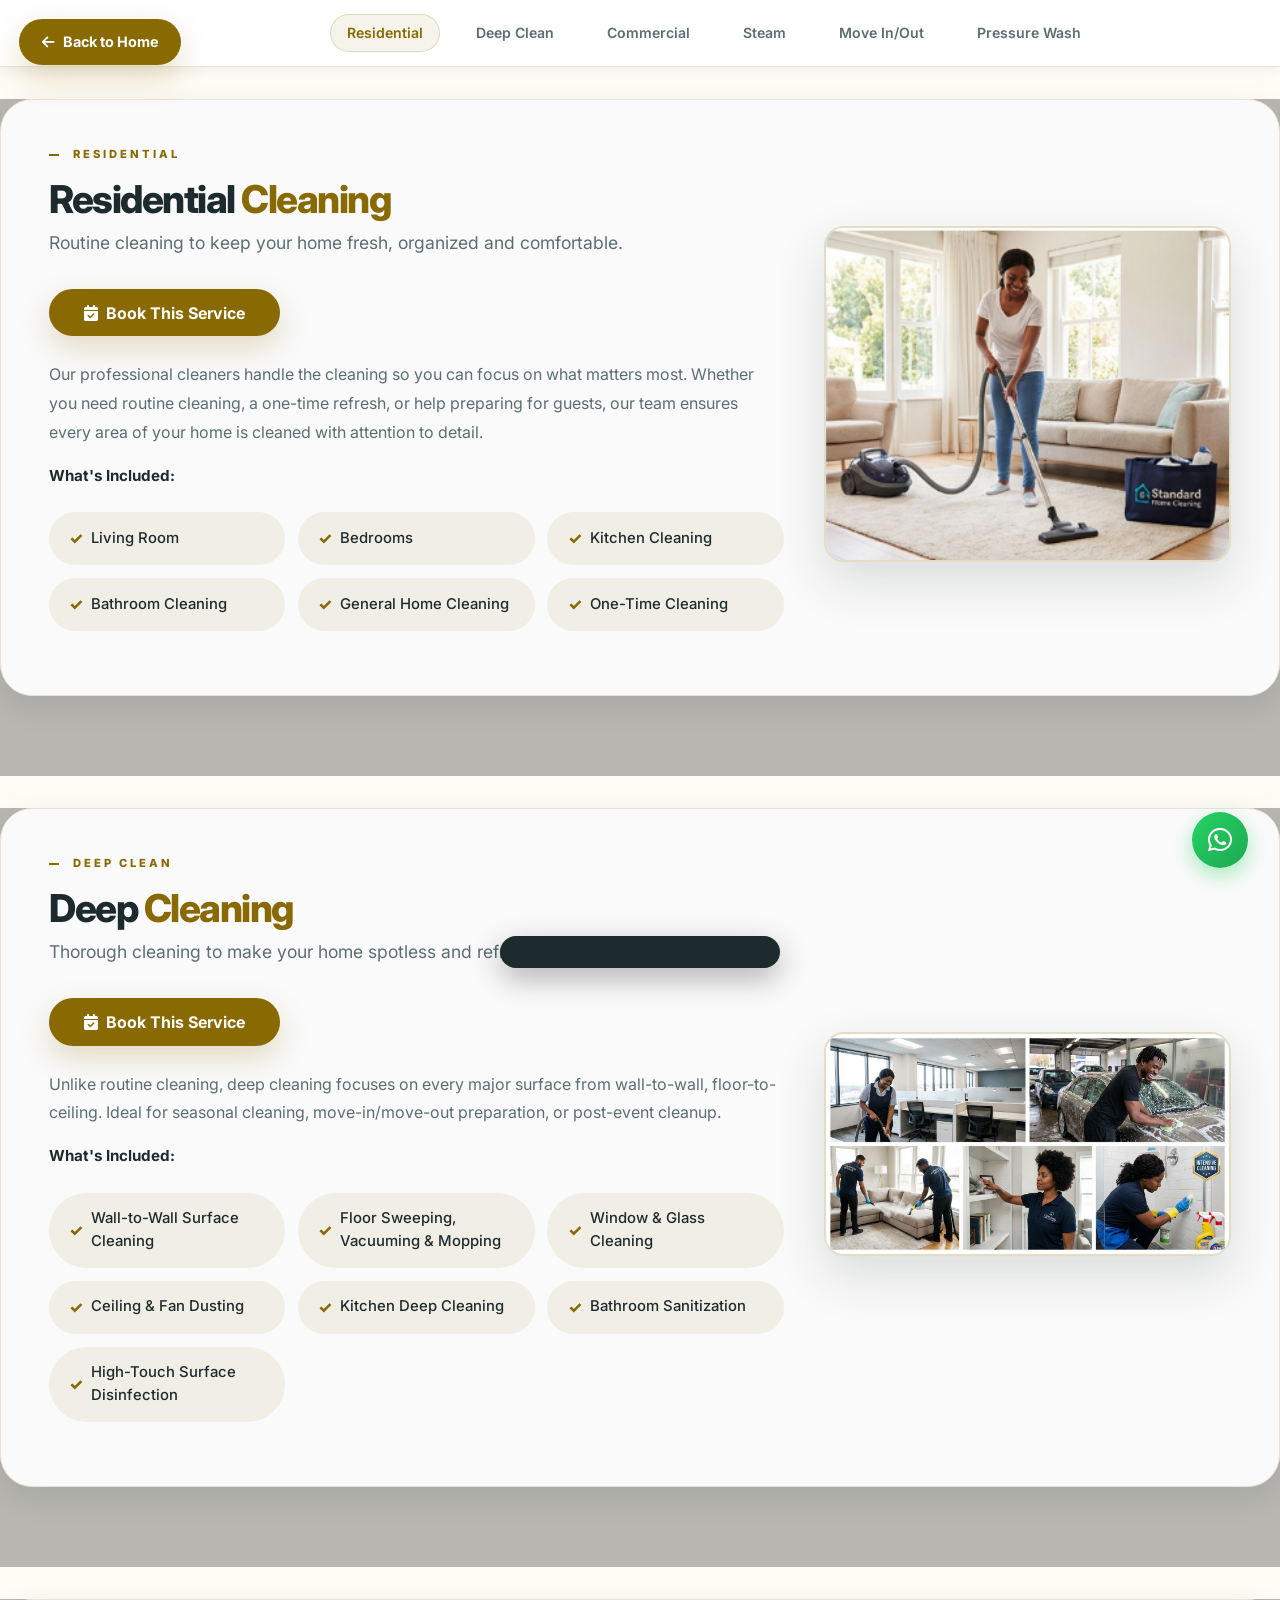
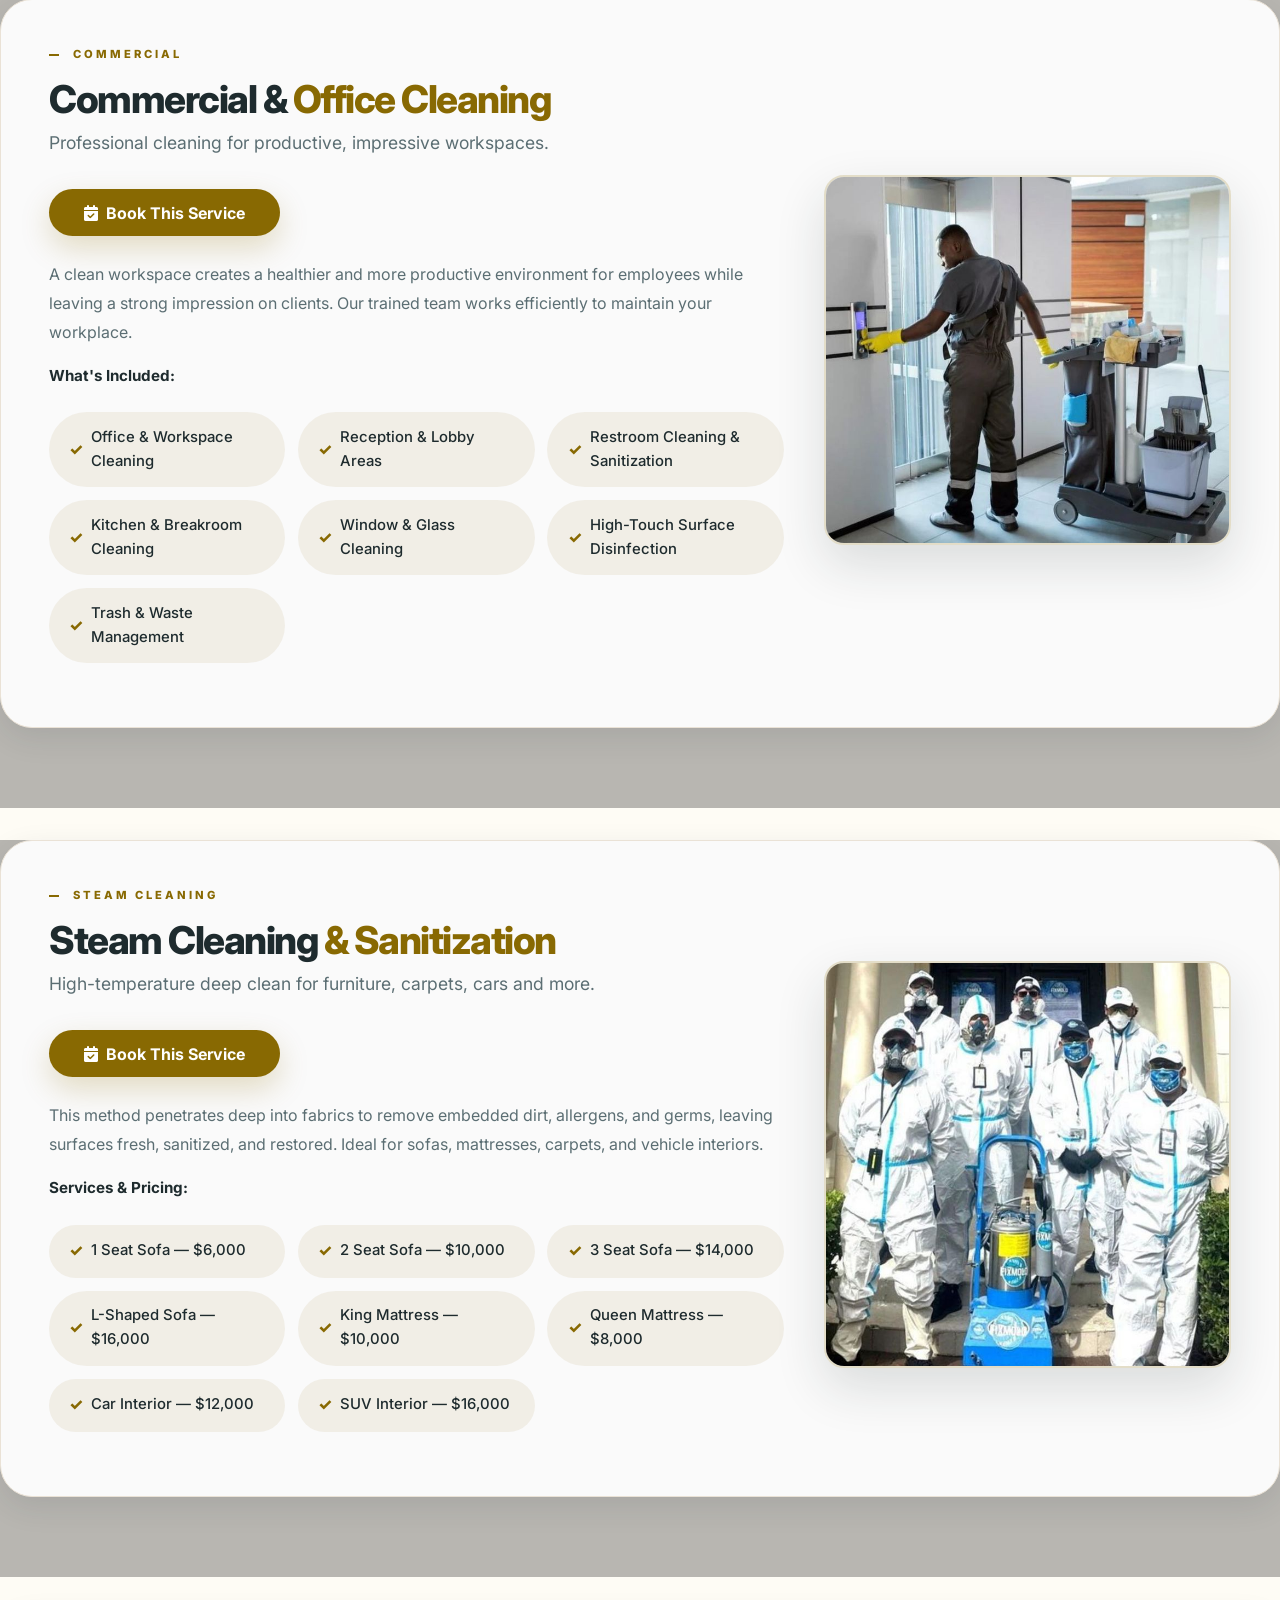
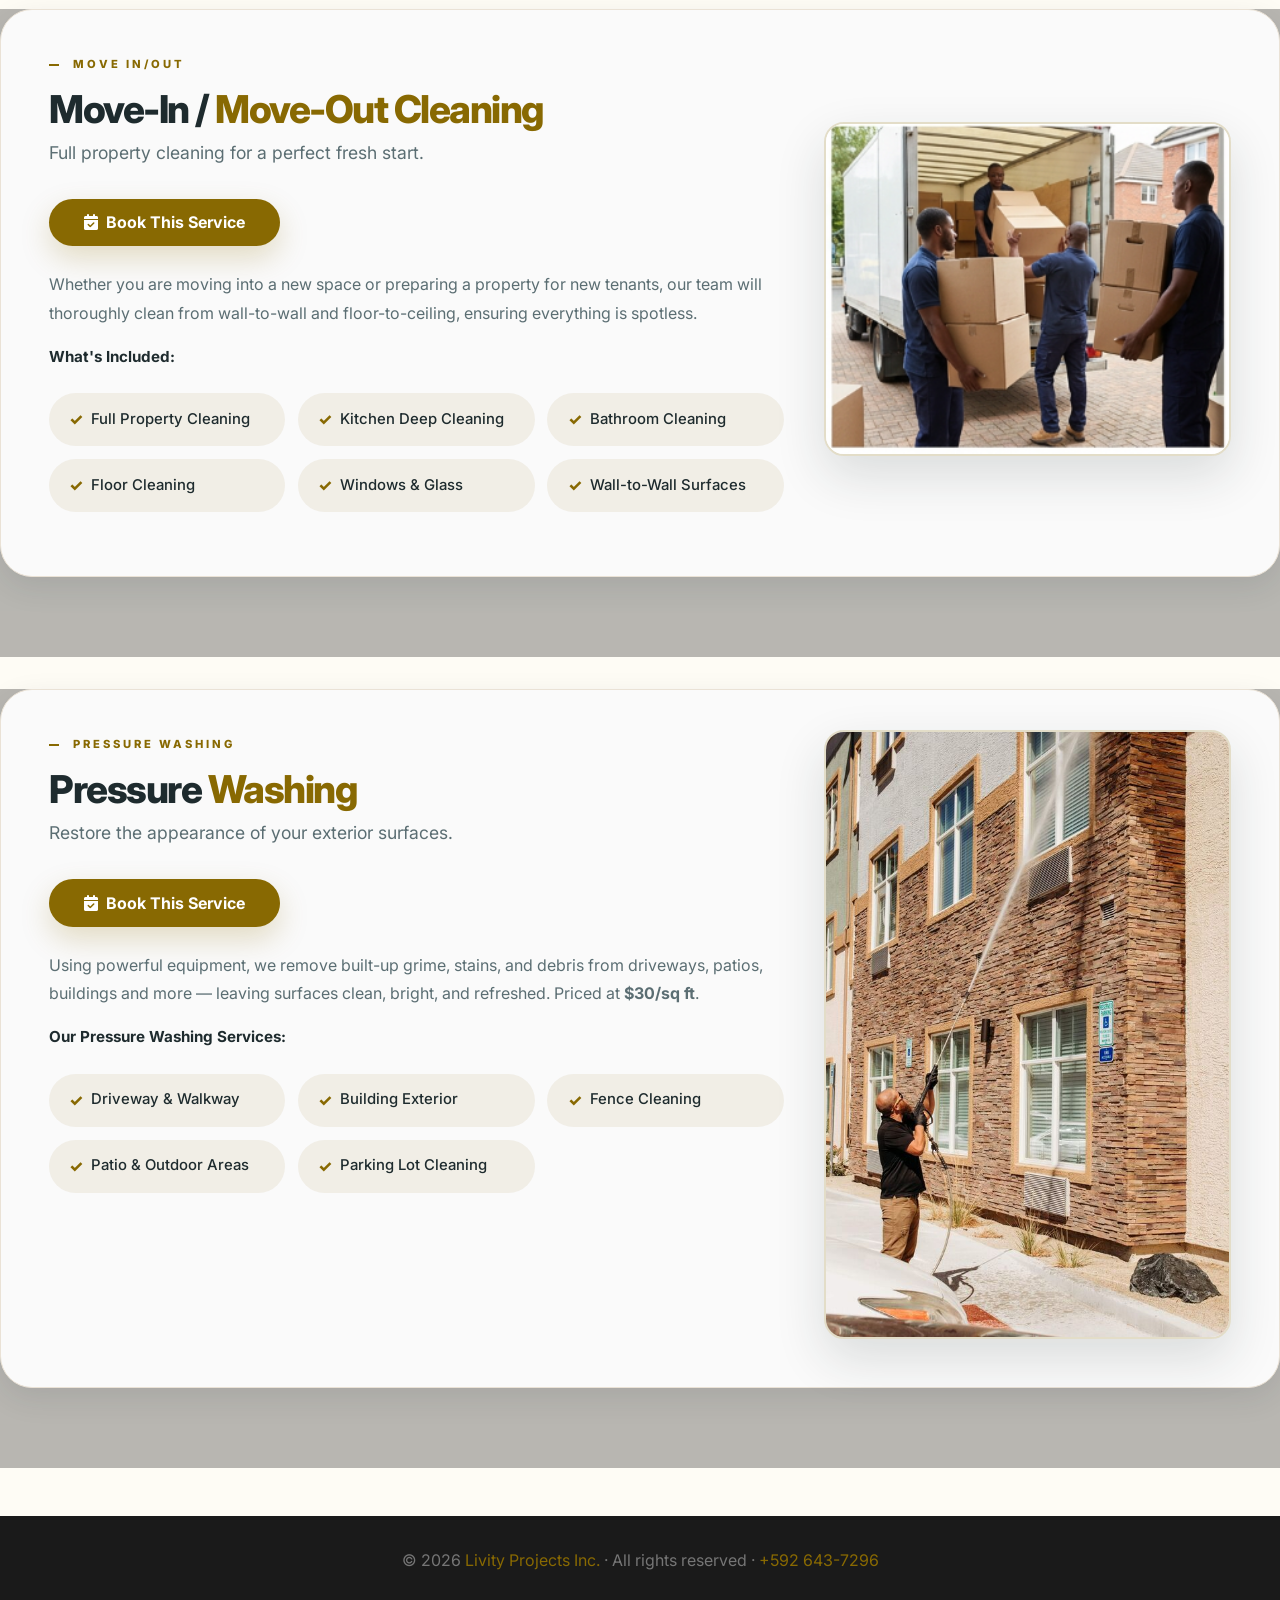
==== commit b8359db6: "Update print statement from 'Hello' to 'Goodbye'" ====
--- a/standardhomecleaning.html
+++ b/standardhomecleaning.html
@@ -232,7 +232,7 @@
         </ul>
       </div>
       <div class="service-image">
-        <img src="https://images.pexels.com/photos/6195279/pexels-photo-6195279.jpeg?auto=compress&cs=tinysrgb&w=600" alt="Residential cleaning" loading="lazy">
+        <img src="primera.png" alt="Residential cleaning" loading="lazy">
       </div>
     </div>
     <div class="form-section" id="form-residential">
@@ -314,7 +314,7 @@
         </ul>
       </div>
       <div class="service-image">
-        <img src="https://images.pexels.com/photos/4107271/pexels-photo-4107271.jpeg?auto=compress&cs=tinysrgb&w=600" alt="Deep cleaning" loading="lazy">
+        <img src="segunda.jpg" alt="Deep cleaning" loading="lazy">
       </div>
     </div>
     <div class="form-section" id="form-deep">
@@ -393,7 +393,7 @@
         </ul>
       </div>
       <div class="service-image">
-        <img src="https://images.pexels.com/photos/4841275/pexels-photo-4841275.jpeg?auto=compress&cs=tinysrgb&w=600" alt="Commercial cleaning" loading="lazy">
+        <img src="commercialCleaning.jpg" alt="Commercial cleaning" loading="lazy">
       </div>
     </div>
     <div class="form-section" id="form-commercial">
@@ -474,7 +474,7 @@
         </ul>
       </div>
       <div class="service-image">
-        <img src="https://images.pexels.com/photos/4239035/pexels-photo-4239035.jpeg?auto=compress&cs=tinysrgb&w=600" alt="Steam cleaning" loading="lazy">
+        <img src="cleaningSanitization.jpg" alt="Steam cleaning" loading="lazy">
       </div>
     </div>
     <div class="form-section" id="form-steam">
@@ -582,7 +582,7 @@
         </ul>
       </div>
       <div class="service-image">
-        <img src="https://images.pexels.com/photos/4498135/pexels-photo-4498135.jpeg?auto=compress&cs=tinysrgb&w=600" alt="Move cleaning" loading="lazy">
+        <img src="tercera.png" alt="Move cleaning" loading="lazy">
       </div>
     </div>
     <div class="form-section" id="form-move">
@@ -667,7 +667,7 @@
         </ul>
       </div>
       <div class="service-image">
-        <img src="https://images.pexels.com/photos/6474564/pexels-photo-6474564.jpeg?auto=compress&cs=tinysrgb&w=600" alt="Pressure washing" loading="lazy">
+        <img src="pressureWashing.jpg" alt="Pressure washing" loading="lazy">
       </div>
     </div>
     <div class="form-section" id="form-pressure">
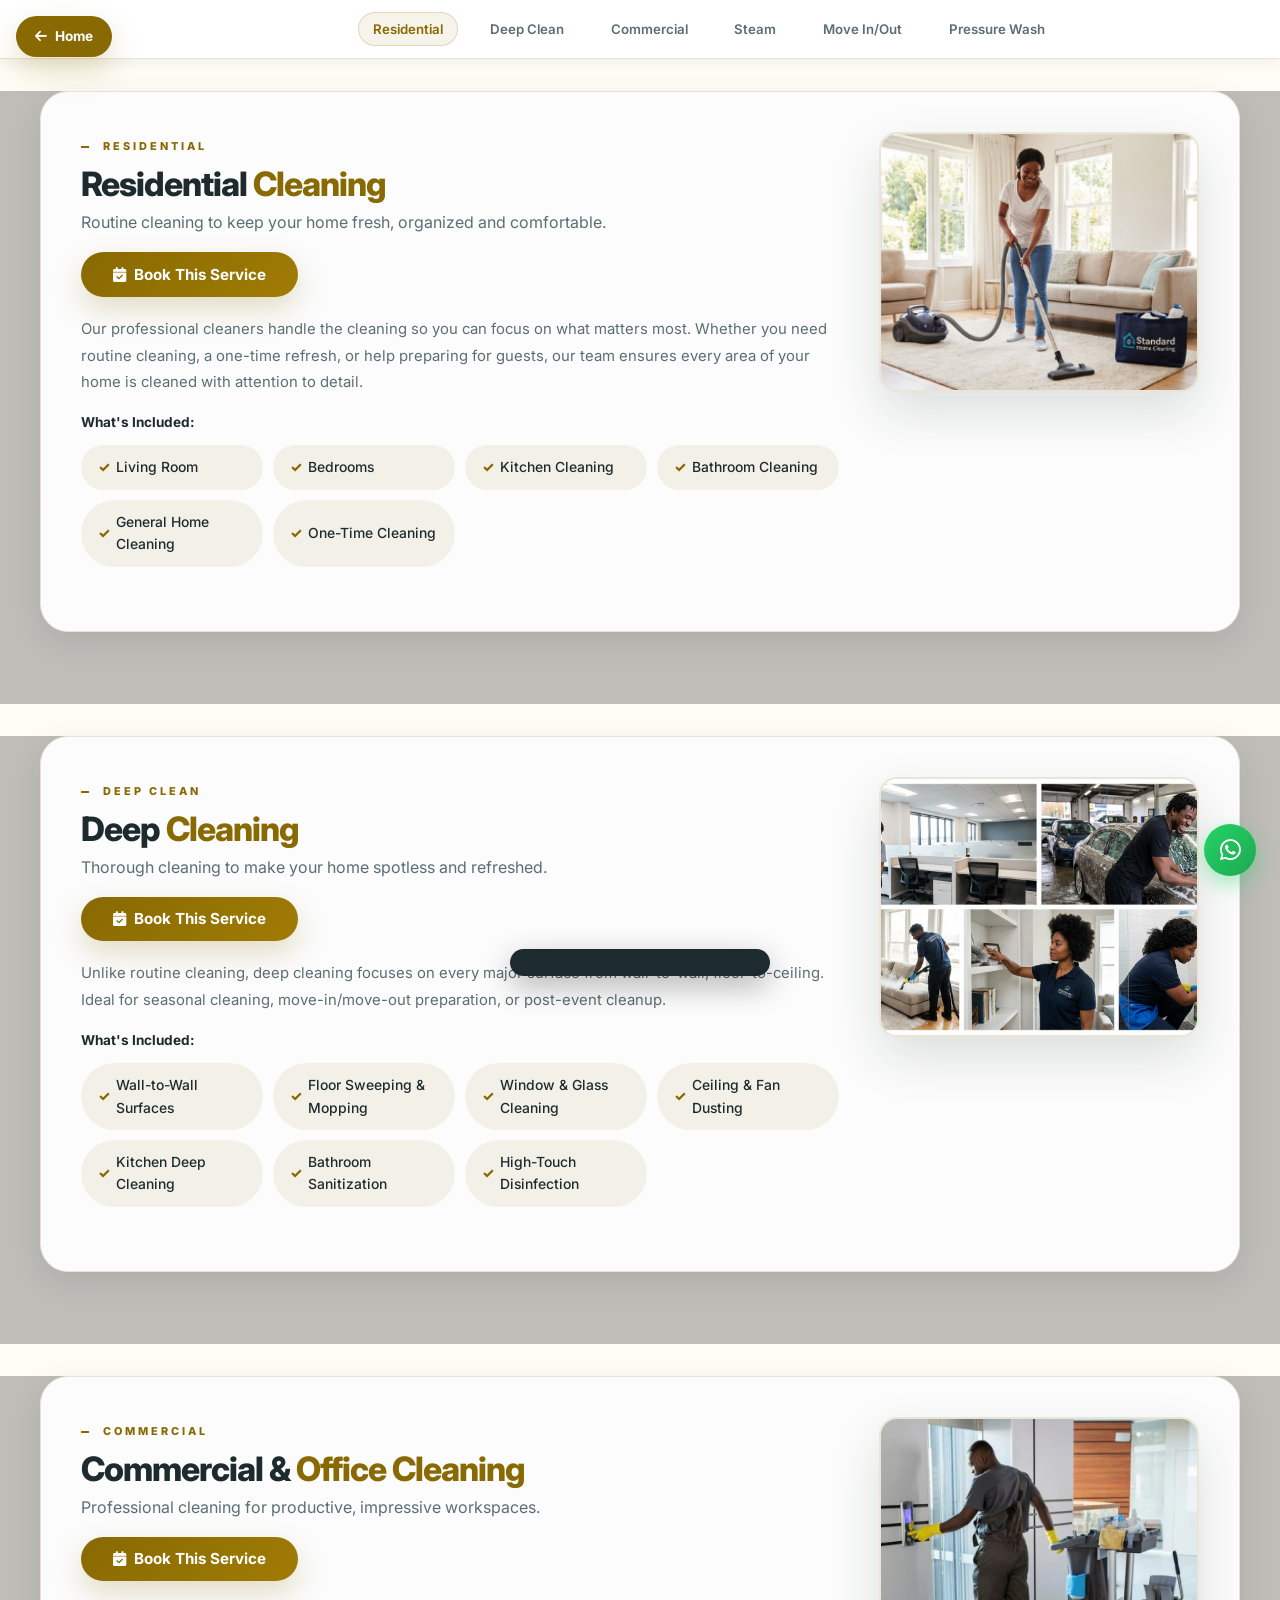
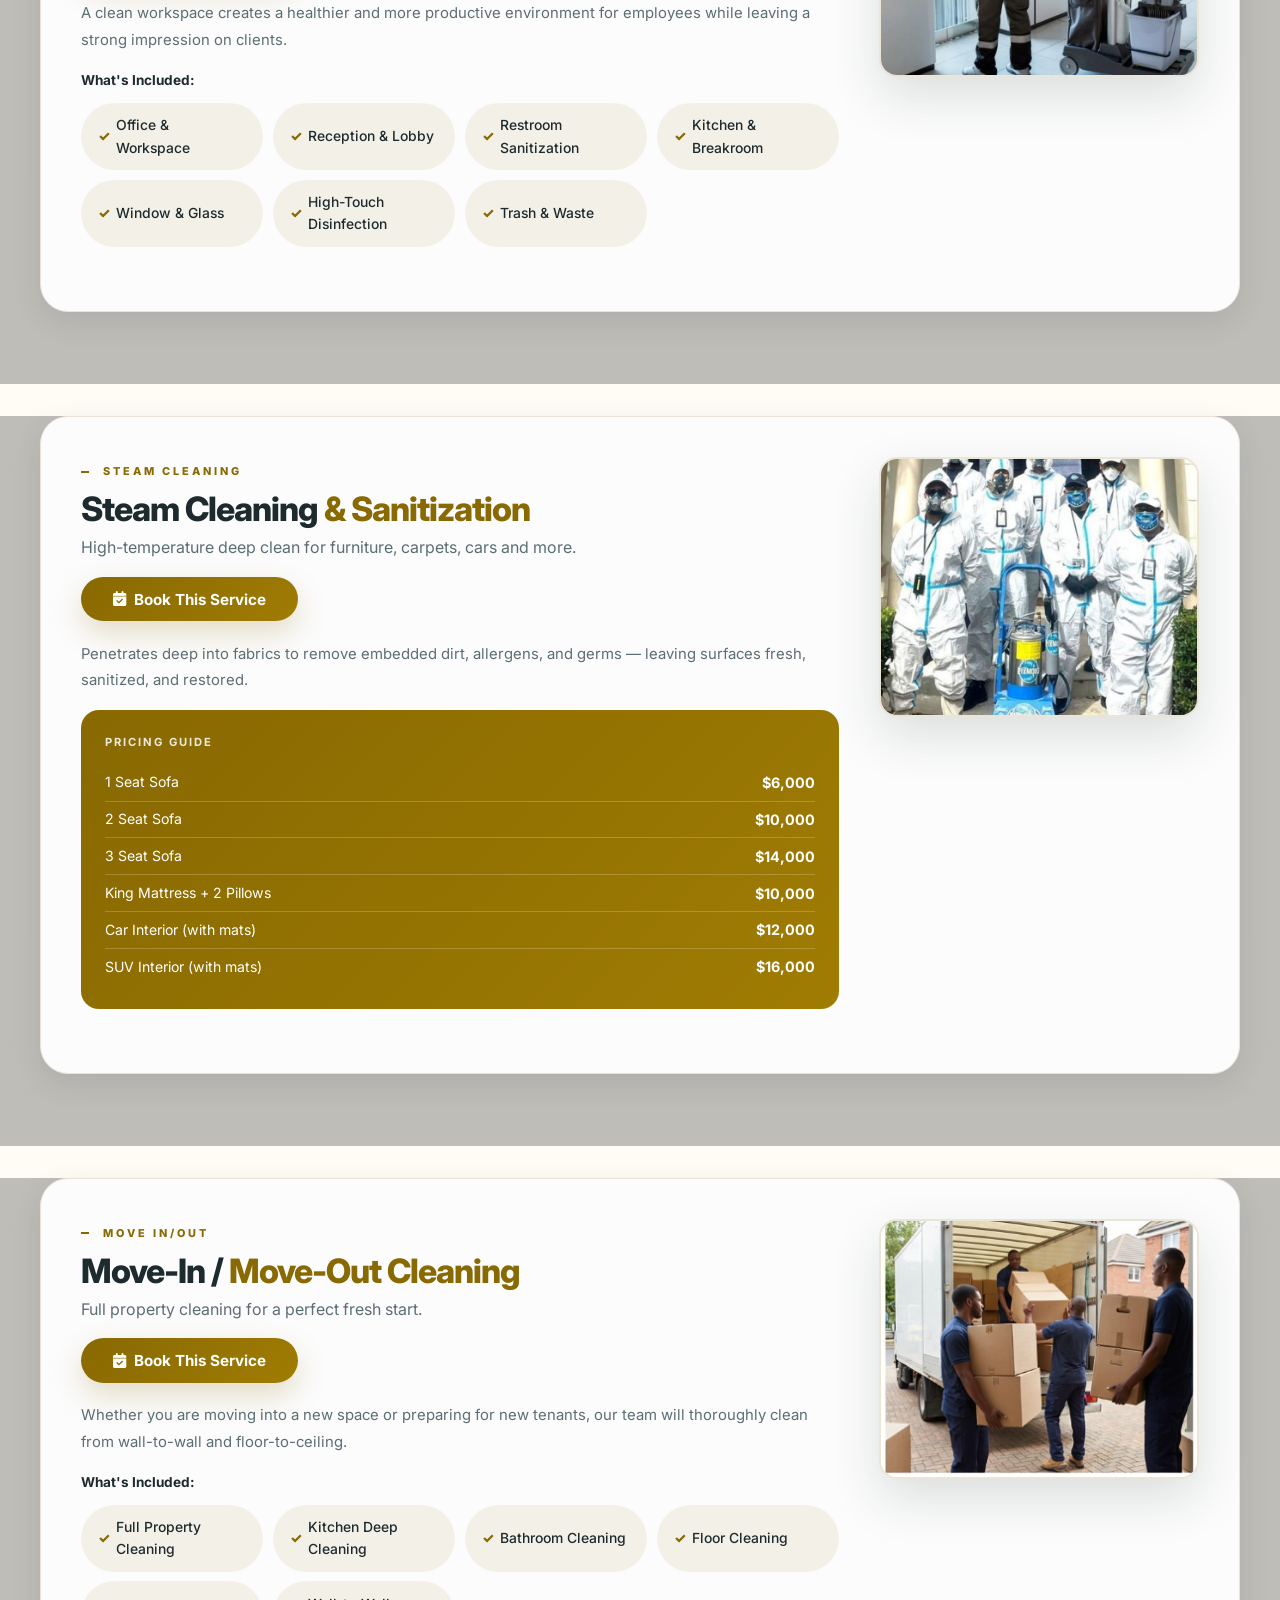
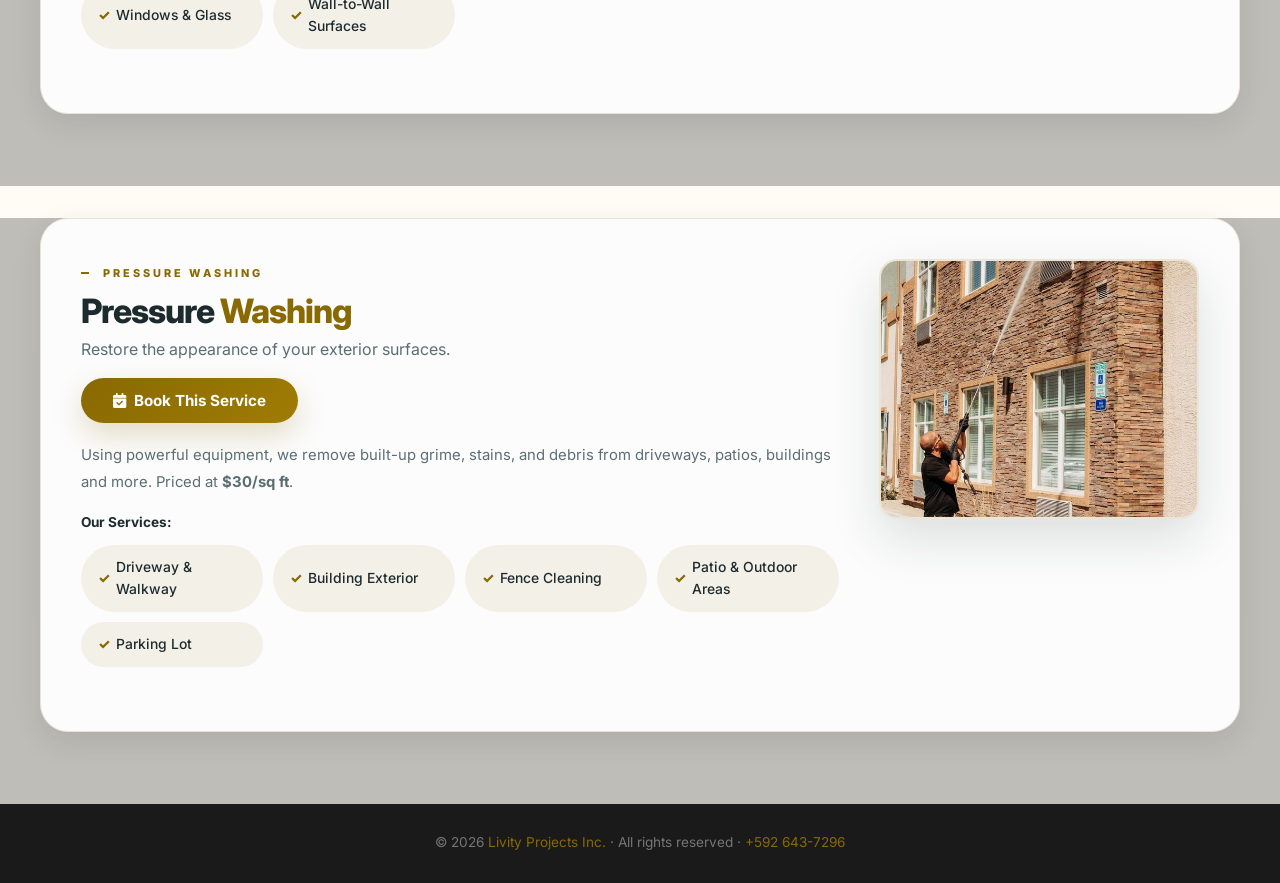
==== commit b8b52a68: "Update standardhomecleaning.html" ====
--- a/standardhomecleaning.html
+++ b/standardhomecleaning.html
@@ -2,947 +2,610 @@
 <html lang="en">
 <head>
   <meta charset="UTF-8">
-  <meta name="viewport" content="width=device-width, initial-scale=1.0">
+  <meta name="viewport" content="width=device-width, initial-scale=1.0, maximum-scale=1.0">
   <title>Livity Projects · Professional Cleaning Services</title>
   <link href="https://fonts.googleapis.com/css2?family=Inter:wght@300;400;500;600;700;800;900&display=swap" rel="stylesheet">
   <link rel="stylesheet" href="https://cdnjs.cloudflare.com/ajax/libs/font-awesome/6.0.0-beta3/css/all.min.css">
   <style>
     :root {
-      --gold: #886902;
-      --gold-dark: #6b5201;
-      --gold-light: #a07c03;
-      --gold-xlight: rgba(136,105,2,0.08);
-      --cream: #fefcf5;
-      --cream-mid: #f5f2e8;
-      --cream-border: #eae2d6;
-      --dark: #1e2b2e;
-      --dark-footer: #1a1a1a;
-      --muted: #5b6e73;
-      --white: #ffffff;
-      --shadow-sm: 0 4px 12px rgba(30,43,46,0.06);
-      --shadow-md: 0 10px 30px rgba(30,43,46,0.10);
-      --shadow-lg: 0 20px 50px rgba(30,43,46,0.14);
-      --shadow-gold: 0 12px 30px rgba(136,105,2,0.22);
-      --radius-sm: 12px;
-      --radius-md: 20px;
-      --radius-lg: 32px;
-      --radius-pill: 60px;
-      --transition: all 0.3s cubic-bezier(0.34,1.56,0.64,1);
-    }
-    * { margin: 0; padding: 0; box-sizing: border-box; }
-    html { scroll-behavior: smooth; }
-    body { font-family: 'Inter', sans-serif; background: var(--cream); color: var(--dark); line-height: 1.6; }
-
-    @keyframes fadeInUp { from { opacity: 0; transform: translateY(30px); } to { opacity: 1; transform: translateY(0); } }
-    @keyframes spin { to { transform: rotate(360deg); } }
-    @keyframes float { 0%,100% { transform: translateY(0); } 50% { transform: translateY(-6px); } }
-
-    /* TOAST */
-    .toast {
-      position: fixed; bottom: 2rem; left: 50%; transform: translateX(-50%) translateY(100px);
-      background: var(--dark); color: white; padding: 1rem 2rem; border-radius: var(--radius-pill);
-      font-weight: 600; font-size: 0.95rem; z-index: 9999; transition: transform 0.4s cubic-bezier(0.34,1.56,0.64,1);
-      box-shadow: 0 10px 30px rgba(0,0,0,0.3); min-width: 280px; text-align: center;
-    }
-    .toast.show { transform: translateX(-50%) translateY(0); }
-    .toast.success { background: #1e7c3a; }
-    .toast.error { background: #9a1b1b; }
-    .toast.info { background: var(--gold-dark); }
-
-    /* BACK BUTTON */
-    .back-home {
-      position: fixed; top: 1.2rem; left: 1.2rem; display: inline-flex; align-items: center; gap: 0.5rem;
-      padding: 0.7rem 1.4rem; background: var(--gold); color: white; text-decoration: none;
-      border-radius: var(--radius-pill); font-weight: 700; font-size: 0.9rem; box-shadow: var(--shadow-gold);
-      transition: var(--transition); z-index: 200;
-    }
-    .back-home:hover { background: var(--gold-dark); transform: translateX(-4px) scale(1.04); }
-
-    /* QUICK NAV */
+      --gold:#886902; --gold-dark:#6b5201; --gold-light:#a07c03;
+      --gold-xlight:rgba(136,105,2,0.08); --gold-mid:rgba(136,105,2,0.15);
+      --cream:#fefcf5; --cream-mid:#f5f2e8; --cream-border:#eae2d6;
+      --dark:#1e2b2e; --dark-footer:#1a1a1a; --muted:#5b6e73;
+      --shadow-sm:0 4px 12px rgba(30,43,46,0.06);
+      --shadow-md:0 10px 30px rgba(30,43,46,0.10);
+      --shadow-lg:0 20px 50px rgba(30,43,46,0.14);
+      --shadow-gold:0 12px 30px rgba(136,105,2,0.22);
+      --radius-sm:12px; --radius-md:18px; --radius-lg:28px; --radius-pill:60px;
+      --transition:all 0.3s cubic-bezier(0.34,1.56,0.64,1);
+    }
+    *, *::before, *::after { margin:0; padding:0; box-sizing:border-box; }
+    html { scroll-behavior:smooth; overflow-x:hidden; }
+    body { font-family:'Inter',sans-serif; background:var(--cream); color:var(--dark); line-height:1.6; overflow-x:hidden; width:100%; }
+    img { max-width:100%; height:auto; display:block; }
+
+    @keyframes fadeInUp { from{opacity:0;transform:translateY(24px)} to{opacity:1;transform:translateY(0)} }
+    @keyframes spin     { to{transform:rotate(360deg)} }
+    @keyframes float    { 0%,100%{transform:translateY(0)} 50%{transform:translateY(-5px)} }
+    @keyframes pulse    { 0%,100%{opacity:1} 50%{opacity:.7} }
+
+    /* ── TOAST ── */
+    .toast { position:fixed; bottom:1.5rem; left:50%; transform:translateX(-50%) translateY(100px); background:var(--dark); color:white; padding:.85rem 1.8rem; border-radius:var(--radius-pill); font-weight:600; font-size:.9rem; z-index:9999; transition:transform .4s cubic-bezier(.34,1.56,.64,1); box-shadow:0 10px 30px rgba(0,0,0,.3); min-width:260px; text-align:center; }
+    .toast.show { transform:translateX(-50%) translateY(0); }
+    .toast.success { background:#1e7c3a; }
+    .toast.error   { background:#9a1b1b; }
+    .toast.info    { background:var(--gold-dark); }
+
+    /* ── BACK BUTTON ── */
+    .back-home { position:fixed; top:1rem; left:1rem; display:inline-flex; align-items:center; gap:.5rem; padding:.6rem 1.2rem; background:var(--gold); color:white; text-decoration:none; border-radius:var(--radius-pill); font-weight:700; font-size:.85rem; box-shadow:var(--shadow-gold); transition:var(--transition); z-index:200; }
+    .back-home:hover { background:var(--gold-dark); transform:translateX(-3px); }
+
+    /* ── QUICK NAV ── */
     .quick-nav {
-      position: sticky; top: 0; background: rgba(255,255,255,0.95); backdrop-filter: blur(12px);
-      border-bottom: 1px solid var(--cream-border); padding: 0.9rem 2rem 0.9rem 180px;
-      display: flex; justify-content: center; flex-wrap: wrap; gap: 0.6rem 1.2rem; z-index: 100;
-      box-shadow: var(--shadow-sm);
-    }
-    .quick-nav a {
-      color: var(--muted); text-decoration: none; font-weight: 600; font-size: 0.88rem;
-      padding: 0.4rem 1rem; border-radius: var(--radius-pill); transition: var(--transition); border: 1px solid transparent;
-    }
-    .quick-nav a:hover, .quick-nav a.active { background: var(--gold-xlight); color: var(--gold); border-color: rgba(136,105,2,0.2); }
-
-    /* SERVICE SECTION */
-    .service-section {
-      position: relative; background-size: cover; background-position: center; background-repeat: no-repeat;
-      scroll-margin-top: 72px; padding: 0 0 3rem;
-    }
-    .service-section::before {
-      content: ''; position: absolute; top: 0; left: 0; width: 100%; height: 100%;
-      background: rgba(0,0,0,0.28); z-index: 1; pointer-events: none;
-    }
-    .service-section > * { position: relative; z-index: 2; }
+      position:sticky; top:0; background:rgba(255,255,255,.97); backdrop-filter:blur(14px);
+      border-bottom:1px solid var(--cream-border); z-index:100; box-shadow:var(--shadow-sm);
+    }
+    .quick-nav-inner {
+      max-width:1200px; margin:0 auto; padding:.75rem 2rem .75rem 170px;
+      display:flex; justify-content:center; flex-wrap:wrap; gap:.5rem 1rem;
+    }
+    .quick-nav a { color:var(--muted); text-decoration:none; font-weight:600; font-size:.83rem; padding:.35rem .9rem; border-radius:var(--radius-pill); transition:var(--transition); border:1px solid transparent; white-space:nowrap; }
+    .quick-nav a:hover, .quick-nav a.active { background:var(--gold-xlight); color:var(--gold); border-color:rgba(136,105,2,.2); }
+
+    /* ── SERVICE SECTION ── */
+    .service-section { position:relative; background-size:cover; background-position:center; scroll-margin-top:60px; padding-bottom:2.5rem; width:100%; }
+    .service-section::before { content:''; position:absolute; inset:0; background:rgba(0,0,0,.25); z-index:1; pointer-events:none; }
+    .service-section > * { position:relative; z-index:2; }
 
     .service-content {
-      max-width: 1280px; margin: 2rem auto; padding: 2.5rem 3rem;
-      background: rgba(255,255,255,0.93); backdrop-filter: blur(4px);
-      border-radius: var(--radius-lg); box-shadow: var(--shadow-md); border: 1px solid var(--cream-border);
-      animation: fadeInUp 0.6s ease both;
-    }
-
-    .service-grid { display: flex; gap: 2.5rem; align-items: flex-start; flex-wrap: wrap; }
-    .service-text { flex: 2 1 480px; }
-    .service-image { flex: 1 1 280px; align-self: center; }
-    .service-image img { width: 100%; height: auto; border-radius: var(--radius-md); box-shadow: var(--shadow-lg); border: 2px solid rgba(136,105,2,0.2); transition: var(--transition); }
-    .service-image img:hover { transform: scale(1.02); box-shadow: var(--shadow-gold); }
-
-    .section-tag { display: inline-block; font-size: 0.7rem; font-weight: 800; letter-spacing: 3px; color: var(--gold); margin-bottom: 0.8rem; text-transform: uppercase; padding-left: 1.5rem; position: relative; }
-    .section-tag::before { content: ''; position: absolute; left: 0; top: 50%; transform: translateY(-50%); width: 10px; height: 2px; background: var(--gold); }
-    .section-title { font-size: 2.4rem; font-weight: 800; letter-spacing: -1.5px; margin-bottom: 0.5rem; color: var(--dark); line-height: 1.15; }
-    .section-title span { color: var(--gold); }
-    .service-subtitle { font-size: 1.1rem; font-weight: 400; color: var(--muted); margin-bottom: 1.2rem; }
-
+      max-width:1200px; margin:2rem auto; padding:2.5rem;
+      background:rgba(255,255,255,.95); backdrop-filter:blur(6px);
+      border-radius:var(--radius-lg); box-shadow:var(--shadow-md);
+      border:1px solid var(--cream-border); animation:fadeInUp .5s ease both;
+    }
+
+    /* ── SERVICE GRID ── */
+    .service-grid { display:grid; grid-template-columns:1fr 320px; gap:2.5rem; align-items:start; }
+    .service-image img { width:100%; height:260px; object-fit:cover; border-radius:var(--radius-md); box-shadow:var(--shadow-lg); border:2px solid rgba(136,105,2,.15); transition:var(--transition); }
+    .service-image img:hover { transform:scale(1.02); box-shadow:var(--shadow-gold); }
+
+    /* ── SERVICE TEXT ── */
+    .section-tag { display:inline-block; font-size:.68rem; font-weight:800; letter-spacing:3px; color:var(--gold); margin-bottom:.6rem; text-transform:uppercase; padding-left:1.4rem; position:relative; }
+    .section-tag::before { content:''; position:absolute; left:0; top:50%; transform:translateY(-50%); width:8px; height:2px; background:var(--gold); }
+    .section-title { font-size:2.1rem; font-weight:800; letter-spacing:-1px; margin-bottom:.4rem; color:var(--dark); line-height:1.15; }
+    .section-title span { color:var(--gold); }
+    .service-subtitle { font-size:1rem; color:var(--muted); margin-bottom:1rem; }
+    .service-desc { color:var(--muted); line-height:1.8; margin-bottom:1rem; font-size:.93rem; }
+
+    /* ── INCLUDED LIST ── */
+    .included-title { font-size:.85rem; font-weight:700; color:var(--dark); margin-bottom:.7rem; }
+    .service-content ul { list-style:none; display:grid; grid-template-columns:repeat(auto-fit,minmax(180px,1fr)); gap:.6rem; margin-bottom:1.5rem; }
+    .service-content li { background:var(--gold-xlight); padding:.65rem 1rem; border-radius:var(--radius-pill); font-weight:500; color:var(--dark); transition:var(--transition); border:1px solid transparent; display:flex; align-items:center; gap:.4rem; font-size:.87rem; }
+    .service-content li::before { content:'✓'; font-weight:800; color:var(--gold); flex-shrink:0; }
+    .service-content li:hover { background:var(--gold); color:white; transform:translateY(-2px); }
+    .service-content li:hover::before { color:white; }
+
+    /* ── BOOK BUTTON ── */
     .btn-book {
-      display: inline-flex; align-items: center; gap: 0.5rem; background: var(--gold); color: white;
-      font-weight: 700; padding: 0.85rem 2.2rem; border-radius: var(--radius-pill); text-decoration: none;
-      cursor: pointer; border: none; font-family: inherit; font-size: 1rem;
-      box-shadow: var(--shadow-gold); transition: var(--transition); margin: 0.8rem 0 1.5rem;
-    }
-    .btn-book:hover { background: var(--gold-dark); transform: translateY(-3px) scale(1.02); box-shadow: 0 15px 30px rgba(136,105,2,0.4); }
-    .btn-book:active { transform: translateY(0) scale(0.98); }
-
-    .service-content ul { list-style: none; margin: 1.5rem 0; display: grid; grid-template-columns: repeat(auto-fit, minmax(210px, 1fr)); gap: 0.8rem; }
-    .service-content li { background: var(--gold-xlight); padding: 0.8rem 1.2rem; border-radius: var(--radius-pill); font-weight: 500; color: var(--dark); transition: var(--transition); border: 1px solid transparent; display: flex; align-items: center; gap: 0.5rem; font-size: 0.93rem; }
-    .service-content li::before { content: '✓'; font-size: 1rem; font-weight: 800; color: var(--gold); flex-shrink: 0; }
-    .service-content li:hover { background: var(--gold); color: white; transform: translateY(-3px) scale(1.02); border-color: var(--gold-light); }
-    .service-content li:hover::before { color: white; }
-
-    /* FORM STYLES */
-    .form-section {
-      margin-top: 2rem; border-top: 2px dashed rgba(136,105,2,0.3);
-      padding-top: 2rem; display: none;
-    }
-    .form-section.open { display: block; animation: fadeInUp 0.4s ease; }
-    .form-section h3 { font-size: 1.3rem; font-weight: 800; margin-bottom: 1.5rem; color: var(--dark); }
-    .form-section h3 span { color: var(--gold); }
-
-    .form-row { display: grid; grid-template-columns: 180px 1fr; align-items: start; gap: 0.8rem 1rem; margin-bottom: 1rem; }
-    .form-row label { font-weight: 600; color: var(--dark); font-size: 0.92rem; padding-top: 0.75rem; }
-    .form-row label i { color: var(--gold); width: 1.1rem; margin-right: 0.3rem; }
-    .form-row input, .form-row select, .form-row textarea {
-      width: 100%; padding: 0.75rem 1rem; border: 1.5px solid var(--cream-border);
-      border-radius: var(--radius-sm); font-family: 'Inter', sans-serif; font-size: 0.93rem; background: white;
-      transition: var(--transition); color: var(--dark);
-    }
-    .form-row input:focus, .form-row select:focus, .form-row textarea:focus {
-      outline: none; border-color: var(--gold); box-shadow: 0 0 0 3px var(--gold-xlight);
-    }
-    .form-row input:hover, .form-row select:hover { border-color: var(--gold-light); background: #fffdf7; }
-    .field-error { border-color: #e24b4a !important; box-shadow: 0 0 0 3px rgba(226,75,74,0.15) !important; }
-    .error-msg { color: #e24b4a; font-size: 0.75rem; margin-top: 0.2rem; display: block; grid-column: 2; }
-
-    .radio-group {
-      display: flex; flex-wrap: wrap; gap: 0.8rem 1.5rem;
-      background: var(--gold-xlight); padding: 0.8rem 1.2rem; border-radius: var(--radius-md);
-      border: 1px dashed rgba(136,105,2,0.3);
-    }
-    .radio-group label { display: flex; align-items: center; gap: 0.4rem; font-weight: 500; cursor: pointer; padding-top: 0; font-size: 0.9rem; }
-    .radio-group input[type="radio"] { width: auto; accent-color: var(--gold); margin: 0; }
+      display:inline-flex; align-items:center; gap:.5rem;
+      background:linear-gradient(135deg,var(--gold),var(--gold-light));
+      color:white; font-weight:700; padding:.8rem 2rem; border-radius:var(--radius-pill);
+      cursor:pointer; border:none; font-family:inherit; font-size:.95rem;
+      box-shadow:var(--shadow-gold); transition:var(--transition); margin-bottom:1.2rem;
+    }
+    .btn-book:hover { background:linear-gradient(135deg,var(--gold-dark),var(--gold)); transform:translateY(-3px) scale(1.02); }
+    .btn-book:active { transform:scale(.98); }
+
+    /* ── SERVICE CARD (price highlight) ── */
+    .price-card { background:linear-gradient(135deg,var(--gold),var(--gold-light)); border-radius:var(--radius-md); padding:1.5rem; color:white; margin-bottom:1.5rem; }
+    .price-card h4 { font-size:.7rem; font-weight:700; letter-spacing:2px; text-transform:uppercase; opacity:.85; margin-bottom:.8rem; }
+    .price-item { display:flex; justify-content:space-between; align-items:center; padding:.4rem 0; border-bottom:1px solid rgba(255,255,255,.2); font-size:.88rem; }
+    .price-item:last-child { border-bottom:none; }
+    .price-item .price-val { font-weight:700; font-size:.9rem; }
+
+    /* ── FORM SECTION ── */
+    .form-section { display:none; margin-top:1.8rem; border-top:2px dashed rgba(136,105,2,.3); padding-top:1.8rem; }
+    .form-section.open { display:block; animation:fadeInUp .35s ease; }
+    .form-section h3 { font-size:1.15rem; font-weight:800; margin-bottom:1.3rem; color:var(--dark); }
+    .form-section h3 span { color:var(--gold); }
+
+    /* Two-column form layout */
+    .form-grid-2 { display:grid; grid-template-columns:1fr 1fr; gap:.9rem 1.2rem; }
+    .form-grid-2 .span2 { grid-column:1/-1; }
+    .fg { display:flex; flex-direction:column; gap:.35rem; }
+    .fg label { font-size:.72rem; font-weight:700; color:var(--muted); letter-spacing:.06em; text-transform:uppercase; }
+    .fg label i { color:var(--gold); margin-right:3px; }
+    .fg input, .fg select, .fg textarea { width:100%; padding:.72rem 1rem; border:1.5px solid var(--cream-border); border-radius:var(--radius-sm); font-family:inherit; font-size:.9rem; background:white; transition:all .25s; color:var(--dark); }
+    .fg input:focus, .fg select:focus, .fg textarea:focus { outline:none; border-color:var(--gold); box-shadow:0 0 0 3px var(--gold-xlight); }
+    .field-error { border-color:#e24b4a !important; box-shadow:0 0 0 3px rgba(226,75,74,.15) !important; }
+    .error-msg { color:#e24b4a; font-size:.72rem; margin-top:.15rem; }
+
+    .radio-group { display:flex; flex-wrap:wrap; gap:.6rem 1.2rem; background:var(--gold-xlight); padding:.7rem 1rem; border-radius:var(--radius-md); border:1px dashed rgba(136,105,2,.25); }
+    .radio-group label { display:flex; align-items:center; gap:.35rem; font-weight:500; cursor:pointer; font-size:.87rem; }
+    .radio-group input[type=radio] { width:auto; accent-color:var(--gold); margin:0; }
 
     .submit-btn {
-      background: var(--gold); color: white; border: none; padding: 1rem 2.5rem;
-      font-size: 1rem; font-weight: 700; border-radius: var(--radius-pill); cursor: pointer;
-      transition: var(--transition); box-shadow: var(--shadow-gold); width: 100%;
-      text-transform: uppercase; letter-spacing: 1px; margin-top: 1.5rem; font-family: inherit;
-      display: flex; align-items: center; justify-content: center; gap: 0.6rem;
-    }
-    .submit-btn:hover:not(:disabled) { background: var(--gold-dark); transform: translateY(-3px); box-shadow: 0 15px 30px rgba(136,105,2,0.4); }
-    .submit-btn:disabled { opacity: 0.65; cursor: not-allowed; }
-    .spinner { width: 18px; height: 18px; border: 2.5px solid rgba(255,255,255,0.3); border-top-color: white; border-radius: 50%; animation: spin 0.8s linear infinite; }
-
-    /* SUCCESS PANEL */
-    .success-panel {
-      display: none; text-align: center; padding: 3rem 2rem;
-      background: linear-gradient(135deg, #e8f5ed 0%, #f0faf2 100%);
-      border-radius: var(--radius-md); border: 1px solid #a8d8b5; margin-top: 2rem;
-    }
-    .success-panel.show { display: block; animation: fadeInUp 0.5s ease; }
-    .success-icon { font-size: 4rem; margin-bottom: 1rem; animation: float 3s ease-in-out infinite; }
-    .success-panel h3 { font-size: 1.6rem; font-weight: 800; color: #1e7c3a; margin-bottom: 0.5rem; }
-    .success-panel p { color: var(--muted); margin-bottom: 1.5rem; }
-    .success-details { background: white; border-radius: var(--radius-sm); padding: 1.2rem; margin: 1rem 0; border: 1px solid var(--cream-border); text-align: left; }
-    .success-details div { display: flex; justify-content: space-between; padding: 0.4rem 0; border-bottom: 1px dashed var(--cream-border); font-size: 0.9rem; }
-    .success-details div:last-child { border-bottom: none; }
-    .success-details span:last-child { font-weight: 700; color: var(--dark); }
-    .btn-reset { display: inline-flex; align-items: center; gap: 0.5rem; background: white; color: var(--gold); border: 2px solid var(--gold); padding: 0.8rem 2rem; border-radius: var(--radius-pill); font-weight: 700; cursor: pointer; transition: var(--transition); font-family: inherit; margin-top: 1rem; }
-    .btn-reset:hover { background: var(--gold); color: white; transform: translateY(-3px); }
-
-    /* FOOTER */
-    .footer-dark { text-align: center; padding: 2rem; background: var(--dark-footer); color: rgba(255,255,255,0.4); margin-top: 3rem; }
-    .footer-dark a { color: var(--gold); text-decoration: none; }
-
-    /* WHATSAPP FLOAT */
-    .whatsapp-float { position: fixed; bottom: 2rem; right: 2rem; background: linear-gradient(135deg, #25D366, #1da851); color: white; width: 56px; height: 56px; border-radius: 50%; display: flex; align-items: center; justify-content: center; font-size: 1.7rem; box-shadow: 0 8px 20px rgba(37,211,102,0.4); text-decoration: none; transition: var(--transition); z-index: 300; animation: float 4s ease-in-out infinite; }
-    .whatsapp-float:hover { transform: scale(1.2); }
-
-    @media (max-width: 768px) {
-      .quick-nav { padding: 0.8rem 1rem; }
-      .back-home { top: auto; bottom: 5rem; left: 50%; transform: translateX(-50%); position: fixed; }
-      .form-row { grid-template-columns: 1fr; gap: 0.3rem; }
-      .error-msg { grid-column: 1; }
-      .section-title { font-size: 1.9rem; }
-      .service-content { padding: 1.8rem 1.4rem; margin: 1rem; }
-      .service-grid { flex-direction: column; }
+      background:linear-gradient(135deg,var(--gold),var(--gold-light)); color:white; border:none;
+      padding:.9rem 2rem; font-size:.95rem; font-weight:700; border-radius:var(--radius-pill);
+      cursor:pointer; transition:var(--transition); box-shadow:var(--shadow-gold); width:100%;
+      letter-spacing:.5px; margin-top:1.2rem; font-family:inherit;
+      display:flex; align-items:center; justify-content:center; gap:.5rem;
+    }
+    .submit-btn:hover:not(:disabled) { background:linear-gradient(135deg,var(--gold-dark),var(--gold)); transform:translateY(-2px); }
+    .submit-btn:disabled { opacity:.65; cursor:not-allowed; }
+    .spinner { width:17px; height:17px; border:2.5px solid rgba(255,255,255,.3); border-top-color:white; border-radius:50%; animation:spin .8s linear infinite; }
+
+    /* ── SUCCESS PANEL ── */
+    .success-panel { display:none; text-align:center; padding:2.5rem 1.5rem; background:linear-gradient(135deg,#e8f5ed,#f0faf2); border-radius:var(--radius-md); border:1px solid #a8d8b5; margin-top:1.5rem; }
+    .success-panel.show { display:block; animation:fadeInUp .4s ease; }
+    .success-icon { font-size:3.5rem; margin-bottom:.8rem; animation:float 3s ease-in-out infinite; }
+    .success-panel h3 { font-size:1.4rem; font-weight:800; color:#1e7c3a; margin-bottom:.4rem; }
+    .success-panel > p { color:var(--muted); margin-bottom:1rem; font-size:.9rem; }
+    .success-details { background:white; border-radius:var(--radius-sm); padding:1rem; margin:.8rem 0; border:1px solid var(--cream-border); text-align:left; }
+    .success-details div { display:flex; justify-content:space-between; padding:.35rem 0; border-bottom:1px dashed var(--cream-border); font-size:.85rem; gap:1rem; }
+    .success-details div:last-child { border-bottom:none; }
+    .success-details span:last-child { font-weight:700; color:var(--dark); text-align:right; }
+    .btn-reset { display:inline-flex; align-items:center; gap:.5rem; background:white; color:var(--gold); border:2px solid var(--gold); padding:.7rem 1.8rem; border-radius:var(--radius-pill); font-weight:700; cursor:pointer; transition:var(--transition); font-family:inherit; margin-top:.8rem; }
+    .btn-reset:hover { background:var(--gold); color:white; transform:translateY(-2px); }
+
+    /* ── WHATSAPP & FOOTER ── */
+    .whatsapp-float { position:fixed; bottom:1.5rem; right:1.5rem; background:linear-gradient(135deg,#25D366,#1da851); color:white; width:52px; height:52px; border-radius:50%; display:flex; align-items:center; justify-content:center; font-size:1.5rem; box-shadow:0 8px 20px rgba(37,211,102,.4); text-decoration:none; transition:var(--transition); z-index:300; animation:float 4s ease-in-out infinite; }
+    .whatsapp-float:hover { transform:scale(1.18); }
+    .footer-dark { text-align:center; padding:1.8rem 5%; background:var(--dark-footer); color:rgba(255,255,255,.4); font-size:.85rem; }
+    .footer-dark a { color:var(--gold); text-decoration:none; }
+
+    /* ── MOBILE ── */
+    @media (max-width:900px) {
+      .service-grid { grid-template-columns:1fr; }
+      .service-image { order:-1; }
+      .service-image img { height:220px; }
+    }
+    @media (max-width:768px) {
+      html, body { overflow-x:hidden; max-width:100vw; }
+      .back-home { font-size:.8rem; padding:.55rem 1rem; top:.7rem; left:.7rem; }
+      .quick-nav-inner { padding:.65rem 1rem; }
+      .quick-nav a { font-size:.75rem; padding:.3rem .7rem; }
+      .service-content { padding:1.5rem; margin:.8rem; border-radius:20px; }
+      .section-title { font-size:1.6rem; }
+      .service-subtitle { font-size:.9rem; }
+      .service-image img { height:180px; border-radius:14px; }
+      .service-content ul { grid-template-columns:1fr 1fr; }
+      .service-content li { font-size:.8rem; padding:.55rem .85rem; }
+      .form-grid-2 { grid-template-columns:1fr; }
+      .form-grid-2 .span2 { grid-column:1; }
+      .fg input, .fg select, .fg textarea { font-size:.85rem; padding:.65rem .9rem; }
+      .price-item { font-size:.82rem; }
+      .whatsapp-float { width:46px; height:46px; font-size:1.3rem; bottom:1rem; right:1rem; }
+    }
+    @media (max-width:480px) {
+      .service-content ul { grid-template-columns:1fr; }
+      .section-title { font-size:1.4rem; }
     }
   </style>
 </head>
 <body>
 
 <div id="toast" class="toast"></div>
-<a href="index.html" class="back-home"><i class="fas fa-arrow-left"></i> Back to Home</a>
+<a href="index.html" class="back-home"><i class="fas fa-arrow-left"></i> Home</a>
 
 <nav class="quick-nav" id="quickNav">
-  <a href="#section1">Residential</a>
-  <a href="#section2">Deep Clean</a>
-  <a href="#section3">Commercial</a>
-  <a href="#section4">Steam</a>
-  <a href="#section5">Move In/Out</a>
-  <a href="#section6">Pressure Wash</a>
+  <div class="quick-nav-inner">
+    <a href="#section1">Residential</a>
+    <a href="#section2">Deep Clean</a>
+    <a href="#section3">Commercial</a>
+    <a href="#section4">Steam</a>
+    <a href="#section5">Move In/Out</a>
+    <a href="#section6">Pressure Wash</a>
+  </div>
 </nav>
 
-<!-- ===== SECTION 1: RESIDENTIAL ===== -->
-<section id="section1" class="service-section" style="background-image: url('https://images.pexels.com/photos/4107278/pexels-photo-4107278.jpeg?auto=compress&cs=tinysrgb&w=1260&h=750&dpr=2');">
+<!-- ══ SECTION 1: RESIDENTIAL ══ -->
+<section id="section1" class="service-section" style="background-image:url('https://images.pexels.com/photos/4107278/pexels-photo-4107278.jpeg?auto=compress&cs=tinysrgb&w=1260&h=750&dpr=2');">
   <div class="service-content">
     <div class="service-grid">
       <div class="service-text">
         <span class="section-tag">RESIDENTIAL</span>
         <h2 class="section-title">Residential <span>Cleaning</span></h2>
         <p class="service-subtitle">Routine cleaning to keep your home fresh, organized and comfortable.</p>
-        <button class="btn-book" onclick="toggleForm('form-residential')">
-          <i class="fas fa-calendar-check"></i> Book This Service
-        </button>
-        <p style="color:var(--muted); line-height:1.8; margin-bottom:1rem;">Our professional cleaners handle the cleaning so you can focus on what matters most. Whether you need routine cleaning, a one-time refresh, or help preparing for guests, our team ensures every area of your home is cleaned with attention to detail.</p>
-        <strong style="color:var(--dark); font-size:0.95rem;">What's Included:</strong>
-        <ul>
-          <li>Living Room</li>
-          <li>Bedrooms</li>
-          <li>Kitchen Cleaning</li>
-          <li>Bathroom Cleaning</li>
-          <li>General Home Cleaning</li>
-          <li>One-Time Cleaning</li>
-        </ul>
-      </div>
-      <div class="service-image">
-        <img src="primera.png" alt="Residential cleaning" loading="lazy">
-      </div>
-    </div>
-    <div class="form-section" id="form-residential">
-      <h3>Book <span>Residential Cleaning</span></h3>
-      <div class="form-row">
-        <label><i class="fas fa-user"></i> Full name *</label>
-        <div>
-          <input type="text" id="r1-nombre" placeholder="e.g., John Smith">
+        <button class="btn-book" onclick="toggleForm('form-r1')"><i class="fas fa-calendar-check"></i> Book This Service</button>
+        <p class="service-desc">Our professional cleaners handle the cleaning so you can focus on what matters most. Whether you need routine cleaning, a one-time refresh, or help preparing for guests, our team ensures every area of your home is cleaned with attention to detail.</p>
+        <p class="included-title">What's Included:</p>
+        <ul><li>Living Room</li><li>Bedrooms</li><li>Kitchen Cleaning</li><li>Bathroom Cleaning</li><li>General Home Cleaning</li><li>One-Time Cleaning</li></ul>
+        <div class="form-section" id="form-r1">
+          <h3>Book <span>Residential Cleaning</span></h3>
+          <div class="form-grid-2">
+            <div class="fg"><label><i class="fas fa-user"></i>Full name *</label><input type="text" id="r1-nombre" placeholder="e.g., John Smith"><span class="error-msg" id="err-r1-nombre"></span></div>
+            <div class="fg"><label><i class="fas fa-envelope"></i>Email *</label><input type="email" id="r1-email" placeholder="john@email.com"><span class="error-msg" id="err-r1-email"></span></div>
+            <div class="fg"><label><i class="fab fa-whatsapp"></i>WhatsApp *</label><input type="tel" id="r1-telefono" placeholder="+592 123 4567"><span class="error-msg" id="err-r1-telefono"></span></div>
+            <div class="fg"><label><i class="fas fa-home"></i>Service type *</label>
+              <select id="r1-servicio"><option value="">— Select —</option><option value="residential-1bed">1 Bedroom Apartment</option><option value="residential-2bed">2 Bedroom House</option><option value="residential-3bed">3 Bedroom House</option><option value="residential-general">General Home Cleaning</option><option value="residential-onetime">One-Time Refresh</option></select>
+              <span class="error-msg" id="err-r1-servicio"></span></div>
+            <div class="fg"><label><i class="fas fa-calendar-alt"></i>Date *</label><input type="date" id="r1-fecha"><span class="error-msg" id="err-r1-fecha"></span></div>
+            <div class="fg span2"><label><i class="fas fa-clock"></i>Preferred time *</label>
+              <div class="radio-group"><label><input type="radio" name="r1-time" value="Morning" checked> Morning (8am–12pm)</label><label><input type="radio" name="r1-time" value="Afternoon"> Afternoon (12pm–5pm)</label><label><input type="radio" name="r1-time" value="Evening"> Evening (5pm–8pm)</label></div></div>
+            <div class="fg span2"><label><i class="fas fa-map-marker-alt"></i>Address *</label><input type="text" id="r1-direccion" placeholder="Street, city, region"><span class="error-msg" id="err-r1-direccion"></span></div>
+            <div class="fg span2"><label><i class="fas fa-comment"></i>Notes</label><textarea id="r1-notas" rows="2" placeholder="Special instructions..."></textarea></div>
+          </div>
+          <button class="submit-btn" id="btn-r1" onclick="submitForm('r1','Residential Cleaning')"><i class="fas fa-paper-plane"></i><span>Book Residential Cleaning</span></button>
+          <div class="success-panel" id="success-r1"></div>
         </div>
       </div>
-      <div class="form-row">
-        <label><i class="fas fa-envelope"></i> Email *</label>
-        <div><input type="email" id="r1-email" placeholder="john@email.com"></div>
-      </div>
-      <div class="form-row">
-        <label><i class="fab fa-whatsapp"></i> WhatsApp *</label>
-        <div><input type="tel" id="r1-telefono" placeholder="+592 123 4567"></div>
-      </div>
-      <div class="form-row">
-        <label><i class="fas fa-home"></i> Service type *</label>
-        <select id="r1-servicio">
-          <option value="">— Select —</option>
-          <option value="residential-1bed">1 Bedroom Apartment</option>
-          <option value="residential-2bed">2 Bedroom House</option>
-          <option value="residential-3bed">3 Bedroom House</option>
-          <option value="residential-general">General Home Cleaning</option>
-          <option value="residential-onetime">One-Time Refresh</option>
-        </select>
-      </div>
-      <div class="form-row">
-        <label><i class="fas fa-calendar-alt"></i> Date *</label>
-        <div><input type="date" id="r1-fecha"></div>
-      </div>
-      <div class="form-row">
-        <label><i class="fas fa-clock"></i> Preferred time *</label>
-        <div class="radio-group">
-          <label><input type="radio" name="r1-time" value="Morning" checked> Morning (8am–12pm)</label>
-          <label><input type="radio" name="r1-time" value="Afternoon"> Afternoon (12pm–5pm)</label>
-          <label><input type="radio" name="r1-time" value="Evening"> Evening (5pm–8pm)</label>
-        </div>
-      </div>
-      <div class="form-row">
-        <label><i class="fas fa-map-marker-alt"></i> Address *</label>
-        <div><input type="text" id="r1-direccion" placeholder="Street, city, region"></div>
-      </div>
-      <div class="form-row">
-        <label><i class="fas fa-comment"></i> Notes</label>
-        <div><textarea id="r1-notas" rows="2" placeholder="Special instructions or details about your home..."></textarea></div>
-      </div>
-      <button class="submit-btn" id="btn-r1" onclick="submitServiceForm('r1', 'Residential Cleaning')">
-        <i class="fas fa-paper-plane"></i> <span>Book Residential Cleaning</span>
-      </button>
-      <div class="success-panel" id="success-r1"></div>
+      <div class="service-image"><img src="primera.png" alt="Residential cleaning" loading="lazy"></div>
     </div>
   </div>
 </section>
 
-<!-- ===== SECTION 2: DEEP CLEANING ===== -->
-<section id="section2" class="service-section" style="background-image: url('https://images.pexels.com/photos/4239033/pexels-photo-4239033.jpeg?auto=compress&cs=tinysrgb&w=1260&h=750&dpr=2');">
+<!-- ══ SECTION 2: DEEP CLEANING ══ -->
+<section id="section2" class="service-section" style="background-image:url('https://images.pexels.com/photos/4239033/pexels-photo-4239033.jpeg?auto=compress&cs=tinysrgb&w=1260&h=750&dpr=2');">
   <div class="service-content">
     <div class="service-grid">
       <div class="service-text">
         <span class="section-tag">DEEP CLEAN</span>
         <h2 class="section-title">Deep <span>Cleaning</span></h2>
         <p class="service-subtitle">Thorough cleaning to make your home spotless and refreshed.</p>
-        <button class="btn-book" onclick="toggleForm('form-deep')">
-          <i class="fas fa-calendar-check"></i> Book This Service
-        </button>
-        <p style="color:var(--muted); line-height:1.8; margin-bottom:1rem;">Unlike routine cleaning, deep cleaning focuses on every major surface from wall-to-wall, floor-to-ceiling. Ideal for seasonal cleaning, move-in/move-out preparation, or post-event cleanup.</p>
-        <strong style="color:var(--dark); font-size:0.95rem;">What's Included:</strong>
-        <ul>
-          <li>Wall-to-Wall Surface Cleaning</li>
-          <li>Floor Sweeping, Vacuuming & Mopping</li>
-          <li>Window & Glass Cleaning</li>
-          <li>Ceiling & Fan Dusting</li>
-          <li>Kitchen Deep Cleaning</li>
-          <li>Bathroom Sanitization</li>
-          <li>High-Touch Surface Disinfection</li>
-        </ul>
-      </div>
-      <div class="service-image">
-        <img src="segunda.jpg" alt="Deep cleaning" loading="lazy">
-      </div>
-    </div>
-    <div class="form-section" id="form-deep">
-      <h3>Book <span>Deep Cleaning</span></h3>
-      <div class="form-row">
-        <label><i class="fas fa-user"></i> Full name *</label>
-        <div><input type="text" id="r2-nombre" placeholder="e.g., John Smith"></div>
-      </div>
-      <div class="form-row">
-        <label><i class="fas fa-envelope"></i> Email *</label>
-        <div><input type="email" id="r2-email" placeholder="john@email.com"></div>
-      </div>
-      <div class="form-row">
-        <label><i class="fab fa-whatsapp"></i> WhatsApp *</label>
-        <div><input type="tel" id="r2-telefono" placeholder="+592 123 4567"></div>
-      </div>
-      <div class="form-row">
-        <label><i class="fas fa-home"></i> Property size *</label>
-        <select id="r2-servicio">
-          <option value="">— Select —</option>
-          <option value="deep-1bed">1 Bedroom</option>
-          <option value="deep-2bed">2 Bedrooms</option>
-          <option value="deep-3bed">3 Bedrooms</option>
-          <option value="deep-4bed">4+ Bedrooms</option>
-        </select>
-      </div>
-      <div class="form-row">
-        <label><i class="fas fa-calendar-alt"></i> Date *</label>
-        <div><input type="date" id="r2-fecha"></div>
-      </div>
-      <div class="form-row">
-        <label><i class="fas fa-clock"></i> Preferred time *</label>
-        <div class="radio-group">
-          <label><input type="radio" name="r2-time" value="Morning" checked> Morning</label>
-          <label><input type="radio" name="r2-time" value="Afternoon"> Afternoon</label>
-          <label><input type="radio" name="r2-time" value="Evening"> Evening</label>
+        <button class="btn-book" onclick="toggleForm('form-r2')"><i class="fas fa-calendar-check"></i> Book This Service</button>
+        <p class="service-desc">Unlike routine cleaning, deep cleaning focuses on every major surface from wall-to-wall, floor-to-ceiling. Ideal for seasonal cleaning, move-in/move-out preparation, or post-event cleanup.</p>
+        <p class="included-title">What's Included:</p>
+        <ul><li>Wall-to-Wall Surfaces</li><li>Floor Sweeping &amp; Mopping</li><li>Window &amp; Glass Cleaning</li><li>Ceiling &amp; Fan Dusting</li><li>Kitchen Deep Cleaning</li><li>Bathroom Sanitization</li><li>High-Touch Disinfection</li></ul>
+        <div class="form-section" id="form-r2">
+          <h3>Book <span>Deep Cleaning</span></h3>
+          <div class="form-grid-2">
+            <div class="fg"><label><i class="fas fa-user"></i>Full name *</label><input type="text" id="r2-nombre" placeholder="e.g., John Smith"></div>
+            <div class="fg"><label><i class="fas fa-envelope"></i>Email *</label><input type="email" id="r2-email" placeholder="john@email.com"></div>
+            <div class="fg"><label><i class="fab fa-whatsapp"></i>WhatsApp *</label><input type="tel" id="r2-telefono" placeholder="+592 123 4567"></div>
+            <div class="fg"><label><i class="fas fa-home"></i>Property size *</label>
+              <select id="r2-servicio"><option value="">— Select —</option><option value="deep-1bed">1 Bedroom</option><option value="deep-2bed">2 Bedrooms</option><option value="deep-3bed">3 Bedrooms</option><option value="deep-4bed">4+ Bedrooms</option></select></div>
+            <div class="fg"><label><i class="fas fa-calendar-alt"></i>Date *</label><input type="date" id="r2-fecha"></div>
+            <div class="fg span2"><label><i class="fas fa-clock"></i>Preferred time</label>
+              <div class="radio-group"><label><input type="radio" name="r2-time" value="Morning" checked> Morning</label><label><input type="radio" name="r2-time" value="Afternoon"> Afternoon</label><label><input type="radio" name="r2-time" value="Evening"> Evening</label></div></div>
+            <div class="fg span2"><label><i class="fas fa-map-marker-alt"></i>Address *</label><input type="text" id="r2-direccion" placeholder="Street, city, region"></div>
+            <div class="fg span2"><label><i class="fas fa-comment"></i>Notes</label><textarea id="r2-notas" rows="2" placeholder="Areas of concern, access instructions..."></textarea></div>
+          </div>
+          <button class="submit-btn" id="btn-r2" onclick="submitForm('r2','Deep Cleaning')"><i class="fas fa-paper-plane"></i><span>Book Deep Cleaning</span></button>
+          <div class="success-panel" id="success-r2"></div>
         </div>
       </div>
-      <div class="form-row">
-        <label><i class="fas fa-map-marker-alt"></i> Address *</label>
-        <div><input type="text" id="r2-direccion" placeholder="Street, city, region"></div>
-      </div>
-      <div class="form-row">
-        <label><i class="fas fa-comment"></i> Notes</label>
-        <div><textarea id="r2-notas" rows="2" placeholder="Areas of special concern, access instructions..."></textarea></div>
-      </div>
-      <button class="submit-btn" id="btn-r2" onclick="submitServiceForm('r2', 'Deep Cleaning')">
-        <i class="fas fa-paper-plane"></i> <span>Book Deep Cleaning</span>
-      </button>
-      <div class="success-panel" id="success-r2"></div>
+      <div class="service-image"><img src="segunda.jpg" alt="Deep cleaning" loading="lazy"></div>
     </div>
   </div>
 </section>
 
-<!-- ===== SECTION 3: COMMERCIAL ===== -->
-<section id="section3" class="service-section" style="background-image: url('https://images.pexels.com/photos/4486249/pexels-photo-4486249.jpeg?auto=compress&cs=tinysrgb&w=1260&h=750&dpr=2');">
+<!-- ══ SECTION 3: COMMERCIAL ══ -->
+<section id="section3" class="service-section" style="background-image:url('https://images.pexels.com/photos/4486249/pexels-photo-4486249.jpeg?auto=compress&cs=tinysrgb&w=1260&h=750&dpr=2');">
   <div class="service-content">
     <div class="service-grid">
       <div class="service-text">
         <span class="section-tag">COMMERCIAL</span>
-        <h2 class="section-title">Commercial & <span>Office Cleaning</span></h2>
+        <h2 class="section-title">Commercial &amp; <span>Office Cleaning</span></h2>
         <p class="service-subtitle">Professional cleaning for productive, impressive workspaces.</p>
-        <button class="btn-book" onclick="toggleForm('form-commercial')">
-          <i class="fas fa-calendar-check"></i> Book This Service
-        </button>
-        <p style="color:var(--muted); line-height:1.8; margin-bottom:1rem;">A clean workspace creates a healthier and more productive environment for employees while leaving a strong impression on clients. Our trained team works efficiently to maintain your workplace.</p>
-        <strong style="color:var(--dark); font-size:0.95rem;">What's Included:</strong>
-        <ul>
-          <li>Office & Workspace Cleaning</li>
-          <li>Reception & Lobby Areas</li>
-          <li>Restroom Cleaning & Sanitization</li>
-          <li>Kitchen & Breakroom Cleaning</li>
-          <li>Window & Glass Cleaning</li>
-          <li>High-Touch Surface Disinfection</li>
-          <li>Trash & Waste Management</li>
-        </ul>
-      </div>
-      <div class="service-image">
-        <img src="commercialCleaning.jpg" alt="Commercial cleaning" loading="lazy">
-      </div>
-    </div>
-    <div class="form-section" id="form-commercial">
-      <h3>Book <span>Commercial Cleaning</span></h3>
-      <div class="form-row">
-        <label><i class="fas fa-user"></i> Contact name *</label>
-        <div><input type="text" id="r3-nombre" placeholder="e.g., Sarah Johnson"></div>
-      </div>
-      <div class="form-row">
-        <label><i class="fas fa-envelope"></i> Email *</label>
-        <div><input type="email" id="r3-email" placeholder="company@email.com"></div>
-      </div>
-      <div class="form-row">
-        <label><i class="fab fa-whatsapp"></i> WhatsApp *</label>
-        <div><input type="tel" id="r3-telefono" placeholder="+592 123 4567"></div>
-      </div>
-      <div class="form-row">
-        <label><i class="fas fa-building"></i> Office size *</label>
-        <select id="r3-servicio">
-          <option value="">— Select —</option>
-          <option value="commercial-small">Small Office (up to 500 sq ft)</option>
-          <option value="commercial-medium">Medium Office (500–1,500 sq ft)</option>
-          <option value="commercial-large">Large Office (1,500+ sq ft)</option>
-          <option value="commercial-retail">Retail Store</option>
-          <option value="commercial-warehouse">Warehouse/Industrial</option>
-        </select>
-      </div>
-      <div class="form-row">
-        <label><i class="fas fa-calendar-alt"></i> Start date *</label>
-        <div><input type="date" id="r3-fecha"></div>
-      </div>
-      <div class="form-row">
-        <label><i class="fas fa-clock"></i> Preferred time *</label>
-        <div class="radio-group">
-          <label><input type="radio" name="r3-time" value="Morning" checked> Morning</label>
-          <label><input type="radio" name="r3-time" value="Afternoon"> Afternoon</label>
-          <label><input type="radio" name="r3-time" value="After Hours"> After Hours</label>
+        <button class="btn-book" onclick="toggleForm('form-r3')"><i class="fas fa-calendar-check"></i> Book This Service</button>
+        <p class="service-desc">A clean workspace creates a healthier and more productive environment for employees while leaving a strong impression on clients.</p>
+        <p class="included-title">What's Included:</p>
+        <ul><li>Office &amp; Workspace</li><li>Reception &amp; Lobby</li><li>Restroom Sanitization</li><li>Kitchen &amp; Breakroom</li><li>Window &amp; Glass</li><li>High-Touch Disinfection</li><li>Trash &amp; Waste</li></ul>
+        <div class="form-section" id="form-r3">
+          <h3>Book <span>Commercial Cleaning</span></h3>
+          <div class="form-grid-2">
+            <div class="fg"><label><i class="fas fa-user"></i>Contact name *</label><input type="text" id="r3-nombre" placeholder="e.g., Sarah Johnson"></div>
+            <div class="fg"><label><i class="fas fa-envelope"></i>Email *</label><input type="email" id="r3-email" placeholder="company@email.com"></div>
+            <div class="fg"><label><i class="fab fa-whatsapp"></i>WhatsApp *</label><input type="tel" id="r3-telefono" placeholder="+592 123 4567"></div>
+            <div class="fg"><label><i class="fas fa-building"></i>Office size *</label>
+              <select id="r3-servicio"><option value="">— Select —</option><option value="commercial-small">Small Office (up to 500 sq ft)</option><option value="commercial-medium">Medium Office (500–1,500 sq ft)</option><option value="commercial-large">Large Office (1,500+ sq ft)</option><option value="commercial-retail">Retail Store</option><option value="commercial-warehouse">Warehouse/Industrial</option></select></div>
+            <div class="fg"><label><i class="fas fa-calendar-alt"></i>Start date *</label><input type="date" id="r3-fecha"></div>
+            <div class="fg span2"><label><i class="fas fa-clock"></i>Preferred time</label>
+              <div class="radio-group"><label><input type="radio" name="r3-time" value="Morning" checked> Morning</label><label><input type="radio" name="r3-time" value="Afternoon"> Afternoon</label><label><input type="radio" name="r3-time" value="After Hours"> After Hours</label></div></div>
+            <div class="fg span2"><label><i class="fas fa-map-marker-alt"></i>Address *</label><input type="text" id="r3-direccion" placeholder="Business address"></div>
+            <div class="fg span2"><label><i class="fas fa-comment"></i>Notes</label><textarea id="r3-notas" rows="2" placeholder="Business hours, frequency..."></textarea></div>
+          </div>
+          <button class="submit-btn" id="btn-r3" onclick="submitForm('r3','Commercial & Office Cleaning')"><i class="fas fa-paper-plane"></i><span>Book Commercial Cleaning</span></button>
+          <div class="success-panel" id="success-r3"></div>
         </div>
       </div>
-      <div class="form-row">
-        <label><i class="fas fa-map-marker-alt"></i> Address *</label>
-        <div><input type="text" id="r3-direccion" placeholder="Business address"></div>
-      </div>
-      <div class="form-row">
-        <label><i class="fas fa-comment"></i> Notes</label>
-        <div><textarea id="r3-notas" rows="2" placeholder="Business hours, access instructions, frequency required..."></textarea></div>
-      </div>
-      <button class="submit-btn" id="btn-r3" onclick="submitServiceForm('r3', 'Commercial & Office Cleaning')">
-        <i class="fas fa-paper-plane"></i> <span>Book Commercial Cleaning</span>
-      </button>
-      <div class="success-panel" id="success-r3"></div>
+      <div class="service-image"><img src="commercialCleaning.jpg" alt="Commercial cleaning" loading="lazy"></div>
     </div>
   </div>
 </section>
 
-<!-- ===== SECTION 4: STEAM CLEANING ===== -->
-<section id="section4" class="service-section" style="background-image: url('https://images.pexels.com/photos/6195123/pexels-photo-6195123.jpeg?auto=compress&cs=tinysrgb&w=1260&h=750&dpr=2');">
+<!-- ══ SECTION 4: STEAM ══ -->
+<section id="section4" class="service-section" style="background-image:url('https://images.pexels.com/photos/6195123/pexels-photo-6195123.jpeg?auto=compress&cs=tinysrgb&w=1260&h=750&dpr=2');">
   <div class="service-content">
     <div class="service-grid">
       <div class="service-text">
         <span class="section-tag">STEAM CLEANING</span>
-        <h2 class="section-title">Steam Cleaning <span>& Sanitization</span></h2>
+        <h2 class="section-title">Steam Cleaning <span>&amp; Sanitization</span></h2>
         <p class="service-subtitle">High-temperature deep clean for furniture, carpets, cars and more.</p>
-        <button class="btn-book" onclick="toggleForm('form-steam')">
-          <i class="fas fa-calendar-check"></i> Book This Service
-        </button>
-        <p style="color:var(--muted); line-height:1.8; margin-bottom:1rem;">This method penetrates deep into fabrics to remove embedded dirt, allergens, and germs, leaving surfaces fresh, sanitized, and restored. Ideal for sofas, mattresses, carpets, and vehicle interiors.</p>
-        <strong style="color:var(--dark); font-size:0.95rem;">Services & Pricing:</strong>
-        <ul>
-          <li>1 Seat Sofa — $6,000</li>
-          <li>2 Seat Sofa — $10,000</li>
-          <li>3 Seat Sofa — $14,000</li>
-          <li>L-Shaped Sofa — $16,000</li>
-          <li>King Mattress — $10,000</li>
-          <li>Queen Mattress — $8,000</li>
-          <li>Car Interior — $12,000</li>
-          <li>SUV Interior — $16,000</li>
-        </ul>
-      </div>
-      <div class="service-image">
-        <img src="cleaningSanitization.jpg" alt="Steam cleaning" loading="lazy">
-      </div>
-    </div>
-    <div class="form-section" id="form-steam">
-      <h3>Book <span>Steam Cleaning</span></h3>
-      <div class="form-row">
-        <label><i class="fas fa-user"></i> Full name *</label>
-        <div><input type="text" id="r4-nombre" placeholder="e.g., John Smith"></div>
-      </div>
-      <div class="form-row">
-        <label><i class="fas fa-envelope"></i> Email *</label>
-        <div><input type="email" id="r4-email" placeholder="john@email.com"></div>
-      </div>
-      <div class="form-row">
-        <label><i class="fab fa-whatsapp"></i> WhatsApp *</label>
-        <div><input type="tel" id="r4-telefono" placeholder="+592 123 4567"></div>
-      </div>
-      <div class="form-row">
-        <label><i class="fas fa-couch"></i> Item to clean *</label>
-        <select id="r4-servicio">
-          <option value="">— Select —</option>
-          <optgroup label="Sofas">
-            <option value="sofa-1seat">1 Seat Sofa — $6,000</option>
-            <option value="sofa-2seat">2 Seat Sofa — $10,000</option>
-            <option value="sofa-3seat">3 Seat Sofa — $14,000</option>
-            <option value="l-shaped">L-Shaped Sofa — $16,000</option>
-            <option value="suite-321">3-2-1 Suite — $24,000</option>
-            <option value="suite-311">3-1-1 Suite — $20,000</option>
-            <option value="recliners">Single Recliner — $6,000</option>
-            <option value="recliners-joined">Joined Recliners — $10,000</option>
-          </optgroup>
-          <optgroup label="Mattresses">
-            <option value="mattress-king">King Mattress + 2 Pillows — $10,000</option>
-            <option value="mattress-queen">Queen Mattress + 2 Pillows — $8,000</option>
-          </optgroup>
-          <optgroup label="Vehicles">
-            <option value="car">Car Interior (with mats) — $12,000</option>
-            <option value="suv">SUV Interior (with mats) — $16,000</option>
-          </optgroup>
-          <optgroup label="Chairs">
-            <option value="office-chairs">Office Chair — $2,500/each</option>
-            <option value="dining-chairs">Dining Chair — $2,000/each</option>
-          </optgroup>
-        </select>
-      </div>
-      <div class="form-row">
-        <label><i class="fas fa-sort-numeric-up"></i> Quantity</label>
-        <div><input type="number" id="r4-cantidad" min="1" max="20" value="1" placeholder="1"></div>
-      </div>
-      <div class="form-row">
-        <label><i class="fas fa-calendar-alt"></i> Date *</label>
-        <div><input type="date" id="r4-fecha"></div>
-      </div>
-      <div class="form-row">
-        <label><i class="fas fa-clock"></i> Preferred time *</label>
-        <div class="radio-group">
-          <label><input type="radio" name="r4-time" value="Morning" checked> Morning</label>
-          <label><input type="radio" name="r4-time" value="Afternoon"> Afternoon</label>
-          <label><input type="radio" name="r4-time" value="Evening"> Evening</label>
+        <button class="btn-book" onclick="toggleForm('form-r4')"><i class="fas fa-calendar-check"></i> Book This Service</button>
+        <p class="service-desc">Penetrates deep into fabrics to remove embedded dirt, allergens, and germs — leaving surfaces fresh, sanitized, and restored.</p>
+        <div class="price-card">
+          <h4>Pricing Guide</h4>
+          <div class="price-item"><span>1 Seat Sofa</span><span class="price-val">$6,000</span></div>
+          <div class="price-item"><span>2 Seat Sofa</span><span class="price-val">$10,000</span></div>
+          <div class="price-item"><span>3 Seat Sofa</span><span class="price-val">$14,000</span></div>
+          <div class="price-item"><span>King Mattress + 2 Pillows</span><span class="price-val">$10,000</span></div>
+          <div class="price-item"><span>Car Interior (with mats)</span><span class="price-val">$12,000</span></div>
+          <div class="price-item"><span>SUV Interior (with mats)</span><span class="price-val">$16,000</span></div>
+        </div>
+        <div class="form-section" id="form-r4">
+          <h3>Book <span>Steam Cleaning</span></h3>
+          <div class="form-grid-2">
+            <div class="fg"><label><i class="fas fa-user"></i>Full name *</label><input type="text" id="r4-nombre" placeholder="e.g., John Smith"></div>
+            <div class="fg"><label><i class="fas fa-envelope"></i>Email *</label><input type="email" id="r4-email" placeholder="john@email.com"></div>
+            <div class="fg"><label><i class="fab fa-whatsapp"></i>WhatsApp *</label><input type="tel" id="r4-telefono" placeholder="+592 123 4567"></div>
+            <div class="fg"><label><i class="fas fa-couch"></i>Item to clean *</label>
+              <select id="r4-servicio"><option value="">— Select —</option>
+                <optgroup label="Sofas"><option value="sofa-1seat">1 Seat — $6,000</option><option value="sofa-2seat">2 Seat — $10,000</option><option value="sofa-3seat">3 Seat — $14,000</option><option value="l-shaped">L-Shaped — $16,000</option><option value="suite-321">3-2-1 Suite — $24,000</option><option value="suite-311">3-1-1 Suite — $20,000</option><option value="recliners">Single Recliner — $6,000</option><option value="recliners-joined">Joined Recliners — $10,000</option></optgroup>
+                <optgroup label="Mattresses"><option value="mattress-king">King + 2 Pillows — $10,000</option><option value="mattress-queen">Queen + 2 Pillows — $8,000</option></optgroup>
+                <optgroup label="Vehicles"><option value="car">Car Interior (mats) — $12,000</option><option value="suv">SUV Interior (mats) — $16,000</option></optgroup>
+                <optgroup label="Chairs"><option value="office-chairs">Office Chair — $2,500/each</option><option value="dining-chairs">Dining Chair — $2,000/each</option></optgroup>
+              </select></div>
+            <div class="fg"><label><i class="fas fa-sort-numeric-up"></i>Quantity</label><input type="number" id="r4-cantidad" min="1" max="20" value="1"></div>
+            <div class="fg"><label><i class="fas fa-calendar-alt"></i>Date *</label><input type="date" id="r4-fecha"></div>
+            <div class="fg span2"><label><i class="fas fa-clock"></i>Preferred time</label>
+              <div class="radio-group"><label><input type="radio" name="r4-time" value="Morning" checked> Morning</label><label><input type="radio" name="r4-time" value="Afternoon"> Afternoon</label><label><input type="radio" name="r4-time" value="Evening"> Evening</label></div></div>
+            <div class="fg span2"><label><i class="fas fa-map-marker-alt"></i>Address *</label><input type="text" id="r4-direccion" placeholder="Street, city, region"></div>
+            <div class="fg span2"><label><i class="fas fa-truck"></i>Carpet pickup</label>
+              <div class="radio-group"><label><input type="radio" name="r4-pickup" value="West Coast/Georgetown/West Bank ($2,000)"> West Coast / Georgetown / West Bank — $2,000</label><label><input type="radio" name="r4-pickup" value="Linden/New Amsterdam ($3,000)"> Linden &amp; New Amsterdam — $3,000</label><label><input type="radio" name="r4-pickup" value="None" checked> No pickup needed</label></div></div>
+            <div class="fg span2"><label><i class="fas fa-comment"></i>Notes</label><textarea id="r4-notas" rows="2" placeholder="Stain types, fabric details..."></textarea></div>
+          </div>
+          <button class="submit-btn" id="btn-r4" onclick="submitForm('r4','Steam Cleaning & Sanitization')"><i class="fas fa-paper-plane"></i><span>Book Steam Cleaning</span></button>
+          <div class="success-panel" id="success-r4"></div>
         </div>
       </div>
-      <div class="form-row">
-        <label><i class="fas fa-map-marker-alt"></i> Address *</label>
-        <div><input type="text" id="r4-direccion" placeholder="Street, city, region"></div>
-      </div>
-      <div class="form-row">
-        <label><i class="fas fa-truck"></i> Carpet pickup</label>
-        <div class="radio-group">
-          <label><input type="radio" name="r4-pickup" value="West Coast/Georgetown/West Bank ($2,000)"> West Coast, Georgetown, West Bank — $2,000</label>
-          <label><input type="radio" name="r4-pickup" value="Linden/New Amsterdam ($3,000)"> Linden & New Amsterdam — $3,000</label>
-          <label><input type="radio" name="r4-pickup" value="None" checked> No pickup needed</label>
-        </div>
-      </div>
-      <div class="form-row">
-        <label><i class="fas fa-comment"></i> Notes</label>
-        <div><textarea id="r4-notas" rows="2" placeholder="Stain types, fabric details, special instructions..."></textarea></div>
-      </div>
-      <button class="submit-btn" id="btn-r4" onclick="submitServiceForm('r4', 'Steam Cleaning & Sanitization')">
-        <i class="fas fa-paper-plane"></i> <span>Book Steam Cleaning</span>
-      </button>
-      <div class="success-panel" id="success-r4"></div>
+      <div class="service-image"><img src="cleaningSanitization.jpg" alt="Steam cleaning" loading="lazy"></div>
     </div>
   </div>
 </section>
 
-<!-- ===== SECTION 5: MOVE IN/OUT ===== -->
-<section id="section5" class="service-section" style="background-image: url('https://images.pexels.com/photos/4498136/pexels-photo-4498136.jpeg?auto=compress&cs=tinysrgb&w=1260&h=750&dpr=2');">
+<!-- ══ SECTION 5: MOVE IN/OUT ══ -->
+<section id="section5" class="service-section" style="background-image:url('https://images.pexels.com/photos/4498136/pexels-photo-4498136.jpeg?auto=compress&cs=tinysrgb&w=1260&h=750&dpr=2');">
   <div class="service-content">
     <div class="service-grid">
       <div class="service-text">
         <span class="section-tag">MOVE IN/OUT</span>
         <h2 class="section-title">Move-In / <span>Move-Out Cleaning</span></h2>
         <p class="service-subtitle">Full property cleaning for a perfect fresh start.</p>
-        <button class="btn-book" onclick="toggleForm('form-move')">
-          <i class="fas fa-calendar-check"></i> Book This Service
-        </button>
-        <p style="color:var(--muted); line-height:1.8; margin-bottom:1rem;">Whether you are moving into a new space or preparing a property for new tenants, our team will thoroughly clean from wall-to-wall and floor-to-ceiling, ensuring everything is spotless.</p>
-        <strong style="color:var(--dark); font-size:0.95rem;">What's Included:</strong>
-        <ul>
-          <li>Full Property Cleaning</li>
-          <li>Kitchen Deep Cleaning</li>
-          <li>Bathroom Cleaning</li>
-          <li>Floor Cleaning</li>
-          <li>Windows & Glass</li>
-          <li>Wall-to-Wall Surfaces</li>
-        </ul>
-      </div>
-      <div class="service-image">
-        <img src="tercera.png" alt="Move cleaning" loading="lazy">
-      </div>
-    </div>
-    <div class="form-section" id="form-move">
-      <h3>Book <span>Move-In / Move-Out Cleaning</span></h3>
-      <div class="form-row">
-        <label><i class="fas fa-user"></i> Full name *</label>
-        <div><input type="text" id="r5-nombre" placeholder="e.g., John Smith"></div>
-      </div>
-      <div class="form-row">
-        <label><i class="fas fa-envelope"></i> Email *</label>
-        <div><input type="email" id="r5-email" placeholder="john@email.com"></div>
-      </div>
-      <div class="form-row">
-        <label><i class="fab fa-whatsapp"></i> WhatsApp *</label>
-        <div><input type="tel" id="r5-telefono" placeholder="+592 123 4567"></div>
-      </div>
-      <div class="form-row">
-        <label><i class="fas fa-home"></i> Property size *</label>
-        <select id="r5-servicio">
-          <option value="">— Select —</option>
-          <option value="movein-1bed">1 Bedroom Apartment</option>
-          <option value="movein-2bed">2 Bedroom House</option>
-          <option value="movein-3bed">3 Bedroom House</option>
-          <option value="movein-4bed">4+ Bedroom House</option>
-        </select>
-      </div>
-      <div class="form-row">
-        <label><i class="fas fa-exchange-alt"></i> Type *</label>
-        <div class="radio-group">
-          <label><input type="radio" name="r5-movetype" value="Move-In" checked> Move-In</label>
-          <label><input type="radio" name="r5-movetype" value="Move-Out"> Move-Out</label>
-          <label><input type="radio" name="r5-movetype" value="Both"> Both</label>
+        <button class="btn-book" onclick="toggleForm('form-r5')"><i class="fas fa-calendar-check"></i> Book This Service</button>
+        <p class="service-desc">Whether you are moving into a new space or preparing for new tenants, our team will thoroughly clean from wall-to-wall and floor-to-ceiling.</p>
+        <p class="included-title">What's Included:</p>
+        <ul><li>Full Property Cleaning</li><li>Kitchen Deep Cleaning</li><li>Bathroom Cleaning</li><li>Floor Cleaning</li><li>Windows &amp; Glass</li><li>Wall-to-Wall Surfaces</li></ul>
+        <div class="form-section" id="form-r5">
+          <h3>Book <span>Move-In / Move-Out</span></h3>
+          <div class="form-grid-2">
+            <div class="fg"><label><i class="fas fa-user"></i>Full name *</label><input type="text" id="r5-nombre" placeholder="e.g., John Smith"></div>
+            <div class="fg"><label><i class="fas fa-envelope"></i>Email *</label><input type="email" id="r5-email" placeholder="john@email.com"></div>
+            <div class="fg"><label><i class="fab fa-whatsapp"></i>WhatsApp *</label><input type="tel" id="r5-telefono" placeholder="+592 123 4567"></div>
+            <div class="fg"><label><i class="fas fa-home"></i>Property size *</label>
+              <select id="r5-servicio"><option value="">— Select —</option><option value="movein-1bed">1 Bedroom Apartment</option><option value="movein-2bed">2 Bedroom House</option><option value="movein-3bed">3 Bedroom House</option><option value="movein-4bed">4+ Bedroom House</option></select></div>
+            <div class="fg span2"><label><i class="fas fa-exchange-alt"></i>Type *</label>
+              <div class="radio-group"><label><input type="radio" name="r5-movetype" value="Move-In" checked> Move-In</label><label><input type="radio" name="r5-movetype" value="Move-Out"> Move-Out</label><label><input type="radio" name="r5-movetype" value="Both"> Both</label></div></div>
+            <div class="fg"><label><i class="fas fa-calendar-alt"></i>Date *</label><input type="date" id="r5-fecha"></div>
+            <div class="fg span2"><label><i class="fas fa-clock"></i>Preferred time</label>
+              <div class="radio-group"><label><input type="radio" name="r5-time" value="Morning" checked> Morning</label><label><input type="radio" name="r5-time" value="Afternoon"> Afternoon</label><label><input type="radio" name="r5-time" value="Evening"> Evening</label></div></div>
+            <div class="fg span2"><label><i class="fas fa-map-marker-alt"></i>Address *</label><input type="text" id="r5-direccion" placeholder="Street, city, region"></div>
+            <div class="fg span2"><label><i class="fas fa-comment"></i>Notes</label><textarea id="r5-notas" rows="2" placeholder="Property condition, access details..."></textarea></div>
+          </div>
+          <button class="submit-btn" id="btn-r5" onclick="submitForm('r5','Move-In / Move-Out Cleaning')"><i class="fas fa-paper-plane"></i><span>Book Move-In/Out</span></button>
+          <div class="success-panel" id="success-r5"></div>
         </div>
       </div>
-      <div class="form-row">
-        <label><i class="fas fa-calendar-alt"></i> Date *</label>
-        <div><input type="date" id="r5-fecha"></div>
-      </div>
-      <div class="form-row">
-        <label><i class="fas fa-clock"></i> Preferred time *</label>
-        <div class="radio-group">
-          <label><input type="radio" name="r5-time" value="Morning" checked> Morning</label>
-          <label><input type="radio" name="r5-time" value="Afternoon"> Afternoon</label>
-          <label><input type="radio" name="r5-time" value="Evening"> Evening</label>
-        </div>
-      </div>
-      <div class="form-row">
-        <label><i class="fas fa-map-marker-alt"></i> Address *</label>
-        <div><input type="text" id="r5-direccion" placeholder="Street, city, region"></div>
-      </div>
-      <div class="form-row">
-        <label><i class="fas fa-comment"></i> Notes</label>
-        <div><textarea id="r5-notas" rows="2" placeholder="Property condition, keys/access details, special requests..."></textarea></div>
-      </div>
-      <button class="submit-btn" id="btn-r5" onclick="submitServiceForm('r5', 'Move-In / Move-Out Cleaning')">
-        <i class="fas fa-paper-plane"></i> <span>Book Move-In/Out Cleaning</span>
-      </button>
-      <div class="success-panel" id="success-r5"></div>
+      <div class="service-image"><img src="tercera.png" alt="Move cleaning" loading="lazy"></div>
     </div>
   </div>
 </section>
 
-<!-- ===== SECTION 6: PRESSURE WASHING ===== -->
-<section id="section6" class="service-section" style="background-image: url('https://images.pexels.com/photos/7232409/pexels-photo-7232409.jpeg?auto=compress&cs=tinysrgb&w=1260&h=750&dpr=2');">
+<!-- ══ SECTION 6: PRESSURE WASHING ══ -->
+<section id="section6" class="service-section" style="background-image:url('https://images.pexels.com/photos/7232409/pexels-photo-7232409.jpeg?auto=compress&cs=tinysrgb&w=1260&h=750&dpr=2');">
   <div class="service-content">
     <div class="service-grid">
       <div class="service-text">
         <span class="section-tag">PRESSURE WASHING</span>
         <h2 class="section-title">Pressure <span>Washing</span></h2>
         <p class="service-subtitle">Restore the appearance of your exterior surfaces.</p>
-        <button class="btn-book" onclick="toggleForm('form-pressure')">
-          <i class="fas fa-calendar-check"></i> Book This Service
-        </button>
-        <p style="color:var(--muted); line-height:1.8; margin-bottom:1rem;">Using powerful equipment, we remove built-up grime, stains, and debris from driveways, patios, buildings and more — leaving surfaces clean, bright, and refreshed. Priced at <strong>$30/sq ft</strong>.</p>
-        <strong style="color:var(--dark); font-size:0.95rem;">Our Pressure Washing Services:</strong>
-        <ul>
-          <li>Driveway & Walkway</li>
-          <li>Building Exterior</li>
-          <li>Fence Cleaning</li>
-          <li>Patio & Outdoor Areas</li>
-          <li>Parking Lot Cleaning</li>
-        </ul>
-      </div>
-      <div class="service-image">
-        <img src="pressureWashing.jpg" alt="Pressure washing" loading="lazy">
-      </div>
-    </div>
-    <div class="form-section" id="form-pressure">
-      <h3>Book <span>Pressure Washing</span></h3>
-      <div class="form-row">
-        <label><i class="fas fa-user"></i> Full name *</label>
-        <div><input type="text" id="r6-nombre" placeholder="e.g., John Smith"></div>
-      </div>
-      <div class="form-row">
-        <label><i class="fas fa-envelope"></i> Email *</label>
-        <div><input type="email" id="r6-email" placeholder="john@email.com"></div>
-      </div>
-      <div class="form-row">
-        <label><i class="fab fa-whatsapp"></i> WhatsApp *</label>
-        <div><input type="tel" id="r6-telefono" placeholder="+592 123 4567"></div>
-      </div>
-      <div class="form-row">
-        <label><i class="fas fa-water"></i> Surface type *</label>
-        <select id="r6-servicio">
-          <option value="">— Select —</option>
-          <option value="pressure-driveway">Driveway & Walkway</option>
-          <option value="pressure-patio">Patio / Terrace</option>
-          <option value="pressure-building">Building Exterior (per floor)</option>
-          <option value="pressure-fence">Fence Cleaning</option>
-          <option value="pressure-parking">Parking Lot</option>
-        </select>
-      </div>
-      <div class="form-row">
-        <label><i class="fas fa-ruler-combined"></i> Approx. sq ft</label>
-        <div><input type="number" id="r6-sqft" min="0" placeholder="e.g., 200"></div>
-      </div>
-      <div class="form-row">
-        <label><i class="fas fa-calendar-alt"></i> Date *</label>
-        <div><input type="date" id="r6-fecha"></div>
-      </div>
-      <div class="form-row">
-        <label><i class="fas fa-clock"></i> Preferred time *</label>
-        <div class="radio-group">
-          <label><input type="radio" name="r6-time" value="Morning" checked> Morning</label>
-          <label><input type="radio" name="r6-time" value="Afternoon"> Afternoon</label>
-          <label><input type="radio" name="r6-time" value="Evening"> Evening</label>
+        <button class="btn-book" onclick="toggleForm('form-r6')"><i class="fas fa-calendar-check"></i> Book This Service</button>
+        <p class="service-desc">Using powerful equipment, we remove built-up grime, stains, and debris from driveways, patios, buildings and more. Priced at <strong>$30/sq ft</strong>.</p>
+        <p class="included-title">Our Services:</p>
+        <ul><li>Driveway &amp; Walkway</li><li>Building Exterior</li><li>Fence Cleaning</li><li>Patio &amp; Outdoor Areas</li><li>Parking Lot</li></ul>
+        <div class="form-section" id="form-r6">
+          <h3>Book <span>Pressure Washing</span></h3>
+          <div class="form-grid-2">
+            <div class="fg"><label><i class="fas fa-user"></i>Full name *</label><input type="text" id="r6-nombre" placeholder="e.g., John Smith"></div>
+            <div class="fg"><label><i class="fas fa-envelope"></i>Email *</label><input type="email" id="r6-email" placeholder="john@email.com"></div>
+            <div class="fg"><label><i class="fab fa-whatsapp"></i>WhatsApp *</label><input type="tel" id="r6-telefono" placeholder="+592 123 4567"></div>
+            <div class="fg"><label><i class="fas fa-water"></i>Surface type *</label>
+              <select id="r6-servicio"><option value="">— Select —</option><option value="pressure-driveway">Driveway &amp; Walkway</option><option value="pressure-patio">Patio / Terrace</option><option value="pressure-building">Building Exterior (per floor)</option><option value="pressure-fence">Fence Cleaning</option><option value="pressure-parking">Parking Lot</option></select></div>
+            <div class="fg"><label><i class="fas fa-ruler-combined"></i>Approx. sq ft</label><input type="number" id="r6-sqft" min="0" placeholder="e.g., 200"></div>
+            <div class="fg"><label><i class="fas fa-calendar-alt"></i>Date *</label><input type="date" id="r6-fecha"></div>
+            <div class="fg span2"><label><i class="fas fa-clock"></i>Preferred time</label>
+              <div class="radio-group"><label><input type="radio" name="r6-time" value="Morning" checked> Morning</label><label><input type="radio" name="r6-time" value="Afternoon"> Afternoon</label><label><input type="radio" name="r6-time" value="Evening"> Evening</label></div></div>
+            <div class="fg span2"><label><i class="fas fa-map-marker-alt"></i>Address *</label><input type="text" id="r6-direccion" placeholder="Street, city, region"></div>
+            <div class="fg span2"><label><i class="fas fa-comment"></i>Notes</label><textarea id="r6-notas" rows="2" placeholder="Surface material, stain type..."></textarea></div>
+          </div>
+          <button class="submit-btn" id="btn-r6" onclick="submitForm('r6','Pressure Washing')"><i class="fas fa-paper-plane"></i><span>Book Pressure Washing</span></button>
+          <div class="success-panel" id="success-r6"></div>
         </div>
       </div>
-      <div class="form-row">
-        <label><i class="fas fa-map-marker-alt"></i> Address *</label>
-        <div><input type="text" id="r6-direccion" placeholder="Street, city, region"></div>
-      </div>
-      <div class="form-row">
-        <label><i class="fas fa-comment"></i> Notes</label>
-        <div><textarea id="r6-notas" rows="2" placeholder="Surface material, stain type, access notes..."></textarea></div>
-      </div>
-      <button class="submit-btn" id="btn-r6" onclick="submitServiceForm('r6', 'Pressure Washing')">
-        <i class="fas fa-paper-plane"></i> <span>Book Pressure Washing</span>
-      </button>
-      <div class="success-panel" id="success-r6"></div>
+      <div class="service-image"><img src="pressureWashing.jpg" alt="Pressure washing" loading="lazy"></div>
     </div>
   </div>
 </section>
 
-<a href="https://wa.me/5926437296" class="whatsapp-float" target="_blank" rel="noopener noreferrer">
-  <i class="fab fa-whatsapp"></i>
-</a>
-
-<footer class="footer-dark">
-  <p>&copy; 2026 <a href="Prototipo.html">Livity Projects Inc.</a> · All rights reserved · <a href="https://wa.me/5926437296">+592 643-7296</a></p>
-</footer>
+<a href="https://wa.me/5926437296" class="whatsapp-float" target="_blank" rel="noopener noreferrer"><i class="fab fa-whatsapp"></i></a>
+<footer class="footer-dark"><p>&copy; 2026 <a href="index.html">Livity Projects Inc.</a> &middot; All rights reserved &middot; <a href="https://wa.me/5926437296">+592 643-7296</a></p></footer>
 
 <script>
-// ============================================================
-// CONFIGURATION
-// ============================================================
-const WEBHOOK_URL = 'https://alcide-app-n8n-cloud.app.n8n.cloud/webhook/booking';
-
-// ============================================================
-// TOAST
-// ============================================================
-function showToast(msg, type = 'info', duration = 4500) {
-  const toast = document.getElementById('toast');
-  if (!toast) return;
-  toast.textContent = msg;
-  toast.className = `toast show ${type}`;
-  setTimeout(() => toast.classList.remove('show'), duration);
-}
-
-// ============================================================
-// TOGGLE FORM OPEN/CLOSE
-// ============================================================
-function toggleForm(formId) {
-  const form = document.getElementById(formId);
-  if (!form) return;
-  const isOpen = form.classList.contains('open');
-  // Close all forms first
-  document.querySelectorAll('.form-section.open').forEach(f => f.classList.remove('open'));
-  // Open if was closed
-  if (!isOpen) {
-    form.classList.add('open');
-    setTimeout(() => form.scrollIntoView({ behavior: 'smooth', block: 'start' }), 100);
+const WEBHOOK='https://alcide-app-n8n-cloud.app.n8n.cloud/webhook/booking';
+const SVC={
+  'residential-1bed':{name:'Residential – 1 Bedroom Apartment',price:'Quote on visit',category:'Residential Cleaning'},
+  'residential-2bed':{name:'Residential – 2 Bedroom House',price:'Quote on visit',category:'Residential Cleaning'},
+  'residential-3bed':{name:'Residential – 3 Bedroom House',price:'Quote on visit',category:'Residential Cleaning'},
+  'residential-general':{name:'Residential – General Home Cleaning',price:'Quote on visit',category:'Residential Cleaning'},
+  'residential-onetime':{name:'Residential – One-Time Refresh',price:'Quote on visit',category:'Residential Cleaning'},
+  'deep-1bed':{name:'Deep Clean – 1 Bedroom',price:'Quote on visit',category:'Deep Cleaning'},
+  'deep-2bed':{name:'Deep Clean – 2 Bedrooms',price:'Quote on visit',category:'Deep Cleaning'},
+  'deep-3bed':{name:'Deep Clean – 3 Bedrooms',price:'Quote on visit',category:'Deep Cleaning'},
+  'deep-4bed':{name:'Deep Clean – 4+ Bedrooms',price:'Quote on visit',category:'Deep Cleaning'},
+  'commercial-small':{name:'Commercial – Small Office (up to 500 sq ft)',price:'Quote on visit',category:'Commercial Cleaning'},
+  'commercial-medium':{name:'Commercial – Medium Office (500–1,500 sq ft)',price:'Quote on visit',category:'Commercial Cleaning'},
+  'commercial-large':{name:'Commercial – Large Office (1,500+ sq ft)',price:'Quote on visit',category:'Commercial Cleaning'},
+  'commercial-retail':{name:'Commercial – Retail Store',price:'Quote on visit',category:'Commercial Cleaning'},
+  'commercial-warehouse':{name:'Commercial – Warehouse/Industrial',price:'Quote on visit',category:'Commercial Cleaning'},
+  'sofa-1seat':{name:'1 Seat Sofa',price:'$6,000',category:'Steam Cleaning'},
+  'sofa-2seat':{name:'2 Seat Sofa',price:'$10,000',category:'Steam Cleaning'},
+  'sofa-3seat':{name:'3 Seat Sofa',price:'$14,000',category:'Steam Cleaning'},
+  'l-shaped':{name:'L-Shaped Sofa',price:'$16,000',category:'Steam Cleaning'},
+  'suite-321':{name:'3-2-1 Suite',price:'$24,000',category:'Steam Cleaning'},
+  'suite-311':{name:'3-1-1 Suite',price:'$20,000',category:'Steam Cleaning'},
+  'recliners':{name:'Single Recliner',price:'$6,000',category:'Steam Cleaning'},
+  'recliners-joined':{name:'Joined Recliners',price:'$10,000',category:'Steam Cleaning'},
+  'mattress-king':{name:'King Mattress + 2 Pillows',price:'$10,000',category:'Steam Cleaning'},
+  'mattress-queen':{name:'Queen Mattress + 2 Pillows',price:'$8,000',category:'Steam Cleaning'},
+  'car':{name:'Car Interior (with mats)',price:'$12,000',category:'Steam Cleaning'},
+  'suv':{name:'SUV Interior (with mats)',price:'$16,000',category:'Steam Cleaning'},
+  'office-chairs':{name:'Office Chair',price:'$2,500/each',category:'Steam Cleaning'},
+  'dining-chairs':{name:'Dining Chair',price:'$2,000/each',category:'Steam Cleaning'},
+  'movein-1bed':{name:'Move-In/Out – 1 Bedroom',price:'Quote on visit',category:'Move In/Out'},
+  'movein-2bed':{name:'Move-In/Out – 2 Bedrooms',price:'Quote on visit',category:'Move In/Out'},
+  'movein-3bed':{name:'Move-In/Out – 3 Bedrooms',price:'Quote on visit',category:'Move In/Out'},
+  'movein-4bed':{name:'Move-In/Out – 4+ Bedrooms',price:'Quote on visit',category:'Move In/Out'},
+  'pressure-driveway':{name:'Pressure Washing – Driveway & Walkway',price:'$30/sq ft',category:'Pressure Washing'},
+  'pressure-patio':{name:'Pressure Washing – Patio/Terrace',price:'$30/sq ft',category:'Pressure Washing'},
+  'pressure-building':{name:'Pressure Washing – Building Exterior',price:'$30/sq ft',category:'Pressure Washing'},
+  'pressure-fence':{name:'Pressure Washing – Fence Cleaning',price:'$30/sq ft',category:'Pressure Washing'},
+  'pressure-parking':{name:'Pressure Washing – Parking Lot',price:'$30/sq ft',category:'Pressure Washing'}
+};
+
+function showToast(msg,type,dur){dur=dur||4500;const t=document.getElementById('toast');if(!t)return;t.textContent=msg;t.className='toast show '+(type||'info');setTimeout(function(){t.classList.remove('show');},dur);}
+
+function toggleForm(id){
+  var f=document.getElementById(id);
+  if(!f)return;
+  var isOpen=f.classList.contains('open');
+  document.querySelectorAll('.form-section.open').forEach(function(x){x.classList.remove('open');});
+  if(!isOpen){
+    f.classList.add('open');
+    setTimeout(function(){f.scrollIntoView({behavior:'smooth',block:'start'});},150);
   }
 }
 
-// ============================================================
-// GET RADIO VALUE
-// ============================================================
-function getRadio(name) {
-  const checked = document.querySelector(`input[name="${name}"]:checked`);
-  return checked ? checked.value : '';
-}
-
-// ============================================================
-// VALIDATE FIELD
-// ============================================================
-function validateField(id, type = 'text') {
-  const el = document.getElementById(id);
-  if (!el) return true;
-  el.classList.remove('field-error');
-  const next = el.parentNode?.nextElementSibling;
-  if (next?.classList?.contains('error-msg')) next.remove();
-
-  let val = el.value.trim();
-  let ok = true;
-  let msg = '';
-
-  if (!val) { ok = false; msg = 'This field is required.'; }
-  else if (type === 'email' && !/^[^\s@]+@[^\s@]+\.[^\s@]+$/.test(val)) { ok = false; msg = 'Enter a valid email.'; }
-  else if (type === 'tel' && !/^[\+]?[\d\s\-\(\)]{7,15}$/.test(val.replace(/\s/g,''))) { ok = false; msg = 'Enter a valid phone number.'; }
-  else if (type === 'date' && new Date(val) < new Date(new Date().toDateString())) { ok = false; msg = 'Please select today or a future date.'; }
-
-  if (!ok) {
-    el.classList.add('field-error');
-    const span = document.createElement('span');
-    span.className = 'error-msg';
-    span.textContent = msg;
-    el.parentNode.after(span);
-  }
+function getRadio(name){var c=document.querySelector('input[name="'+name+'"]:checked');return c?c.value:'';}
+
+function getVal(id){var el=document.getElementById(id);return el?el.value.trim():'';}
+
+function validateForm(p){
+  var ok=true;
+  // clear
+  document.querySelectorAll('[id^="r'+p.slice(1)+'"]').forEach(function(el){el.classList.remove('field-error');});
+  document.querySelectorAll('.error-msg').forEach(function(el){el.textContent='';});
+
+  function err(id,msg){var el=document.getElementById(id);if(el){el.classList.add('field-error');}var em=document.getElementById('err-'+id);if(em){em.textContent=msg;}ok=false;}
+
+  var n=getVal(p+'-nombre');
+  var e=getVal(p+'-email');
+  var t=getVal(p+'-telefono');
+  var s=getVal(p+'-servicio');
+  var f=getVal(p+'-fecha');
+  var d=getVal(p+'-direccion');
+
+  if(!n)err(p+'-nombre','Name is required.');
+  if(!e||!/^[^\s@]+@[^\s@]+\.[^\s@]+$/.test(e))err(p+'-email','Valid email required.');
+  if(!t||!/^[\+]?[\d\s\-\(\)]{7,15}$/.test(t.replace(/\s/g,'')))err(p+'-telefono','Valid phone required.');
+  if(!s)err(p+'-servicio','Please select a service.');
+  if(!f)err(p+'-fecha','Date is required.');
+  else{var sel=new Date(f);var tod=new Date(new Date().toDateString());if(sel<tod)err(p+'-fecha','Select today or a future date.');}
+  if(!d)err(p+'-direccion','Address is required.');
   return ok;
 }
 
-// ============================================================
-// SUBMIT FORM
-// ============================================================
-async function submitServiceForm(prefix, serviceName) {
-  // Validate required fields
-  const v1 = validateField(`${prefix}-nombre`);
-  const v2 = validateField(`${prefix}-email`, 'email');
-  const v3 = validateField(`${prefix}-telefono`, 'tel');
-  const v4 = validateField(`${prefix}-servicio`);
-  const v5 = validateField(`${prefix}-fecha`, 'date');
-  const v6 = validateField(`${prefix}-direccion`);
-  if (!v1 || !v2 || !v3 || !v4 || !v5 || !v6) {
-    showToast('❌ Please fill in all required fields.', 'error');
-    return;
-  }
-
-  const btn = document.getElementById(`btn-${prefix}`);
-  if (!btn) return;
-  btn.disabled = true;
-  btn.innerHTML = '<div class="spinner"></div> Sending...';
-
-  // Collect all fields
-  const nombre    = document.getElementById(`${prefix}-nombre`).value.trim();
-  const email     = document.getElementById(`${prefix}-email`).value.trim();
-  const telefono  = document.getElementById(`${prefix}-telefono`).value.trim();
-  const servicio  = document.getElementById(`${prefix}-servicio`).value;
-  const servicioText = document.getElementById(`${prefix}-servicio`).options[document.getElementById(`${prefix}-servicio`).selectedIndex]?.text || servicio;
-  const fecha     = document.getElementById(`${prefix}-fecha`)?.value || '';
-  const direccion = document.getElementById(`${prefix}-direccion`)?.value.trim() || '';
-  const notas     = document.getElementById(`${prefix}-notas`)?.value.trim() || '';
-  const cantidad  = document.getElementById(`${prefix}-cantidad`)?.value || '';
-  const sqft      = document.getElementById(`${prefix}-sqft`)?.value || '';
-  const timeSlot  = getRadio(`${prefix}-time`);
-  const pickup    = getRadio(`${prefix}-pickup`);
-  const moveType  = getRadio(`${prefix}-movetype`);
-
-  const payload = {
-    nombre, email, telefono,
-    servicioKey: servicio,
-    servicio: servicioText,
-    categoria: serviceName,
-    fecha,
-    horario: timeSlot,
-    direccion,
-    notas,
-    cantidad: cantidad || null,
-    sqft: sqft || null,
-    pickup: pickup || null,
-    tipoMudanza: moveType || null,
-    timestamp: new Date().toISOString(),
-    source: 'standardhomecleaning.html'
+async function submitForm(prefix,serviceName){
+  if(!validateForm(prefix)){showToast('Please fill in all required fields.','error');return;}
+  var btn=document.getElementById('btn-'+prefix);
+  if(!btn)return;
+  btn.disabled=true;
+  btn.innerHTML='<div class="spinner"></div> Sending...';
+
+  var sk=getVal(prefix+'-servicio');
+  var svcEl=document.getElementById(prefix+'-servicio');
+  var svcText=svcEl&&svcEl.options[svcEl.selectedIndex]?svcEl.options[svcEl.selectedIndex].text:sk;
+  var sd=SVC[sk]||{};
+  var fecha=getVal(prefix+'-fecha');
+  var horario=getRadio(prefix+'-time')||'';
+  var tmap={Morning:'09:00',Afternoon:'13:00',Evening:'17:00'};
+
+  var payload={
+    nombre:getVal(prefix+'-nombre'),
+    email:getVal(prefix+'-email'),
+    telefono:getVal(prefix+'-telefono'),
+    servicioKey:sk,
+    servicio:sd.name||svcText,
+    categoria:sd.category||serviceName,
+    precio:sd.price||'Quote on visit',
+    fecha:fecha,
+    horario:horario,
+    fechaHora:fecha&&horario?fecha+'T'+(tmap[horario]||'09:00'):fecha,
+    direccion:getVal(prefix+'-direccion'),
+    notas:getVal(prefix+'-notas'),
+    cantidad:getVal(prefix+'-cantidad')||null,
+    sqft:getVal(prefix+'-sqft')||null,
+    pickup:getRadio(prefix+'-pickup')||null,
+    tipoMudanza:getRadio(prefix+'-movetype')||null,
+    timestamp:new Date().toISOString(),
+    source:'standardhomecleaning.html'
   };
 
-  try {
-    await fetch(WEBHOOK_URL, {
-      method: 'POST',
-      headers: { 'Content-Type': 'application/json' },
-      body: JSON.stringify(payload)
-    });
-  } catch (err) {
-    console.error('Webhook error (non-blocking):', err);
-  }
-
-  // Always show success
-  showSuccessPanel(prefix, payload);
-  showToast('✅ Booking request sent! We\'ll confirm via WhatsApp soon.', 'success', 6000);
-
-  btn.disabled = false;
-  btn.innerHTML = '<i class="fas fa-paper-plane"></i> <span>Book Again</span>';
+  try{
+    await fetch(WEBHOOK,{method:'POST',headers:{'Content-Type':'application/json'},body:JSON.stringify(payload)});
+  }catch(e){console.error('Webhook error:',e);}
+
+  showSuccessPanel(prefix,payload);
+  showToast("Booking sent! We'll confirm via WhatsApp soon.",'success',6000);
+  btn.disabled=false;
+  btn.innerHTML='<i class="fas fa-paper-plane"></i><span>Book Again</span>';
 }
 
-// ============================================================
-// SHOW SUCCESS PANEL
-// ============================================================
-function showSuccessPanel(prefix, data) {
-  const panel = document.getElementById(`success-${prefix}`);
-  if (!panel) return;
-  const fmt = data.fecha ? new Date(data.fecha + 'T12:00:00').toLocaleDateString('en-GB', { weekday:'long', year:'numeric', month:'long', day:'numeric' }) : 'TBD';
-  panel.innerHTML = `
-    <div class="success-icon">✅</div>
-    <h3>Booking Request Sent!</h3>
-    <p>Thank you <strong>${data.nombre}</strong>! Our team will review your request and confirm availability via WhatsApp.</p>
-    <div class="success-details">
-      <div><span>Service:</span><span>${data.categoria}</span></div>
-      <div><span>Selected:</span><span>${data.servicio}</span></div>
-      <div><span>Date:</span><span>${fmt} · ${data.horario || 'TBD'}</span></div>
-      <div><span>Address:</span><span>${data.direccion}</span></div>
-      <div><span>WhatsApp:</span><span>${data.telefono}</span></div>
-    </div>
-    <p style="font-size:0.88rem; color:#5b6e73;">📲 Confirmation will be sent to <strong>${data.telefono}</strong> · 📅 We will check calendar availability · 💳 Payment link will follow once confirmed</p>
-    <button class="btn-reset" onclick="resetForm('${prefix}')">
-      <i class="fas fa-plus"></i> New Booking
-    </button>
-  `;
+function showSuccessPanel(prefix,data){
+  var panel=document.getElementById('success-'+prefix);
+  if(!panel)return;
+  var fmt=data.fecha?new Date(data.fecha+'T12:00:00').toLocaleDateString('en-GB',{weekday:'long',year:'numeric',month:'long',day:'numeric'}):'TBD';
+  panel.innerHTML='<div class="success-icon">&#9989;</div>'
+    +'<h3>Booking Request Sent!</h3>'
+    +'<p>Thank you <strong>'+data.nombre+'</strong>! Our team will confirm via WhatsApp.</p>'
+    +'<div class="success-details">'
+    +'<div><span>Service</span><span>'+data.categoria+'</span></div>'
+    +'<div><span>Selected</span><span>'+data.servicio+'</span></div>'
+    +'<div><span>Price</span><span>'+data.precio+'</span></div>'
+    +'<div><span>Date</span><span>'+fmt+' &middot; '+(data.horario||'TBD')+'</span></div>'
+    +'<div><span>Address</span><span>'+data.direccion+'</span></div>'
+    +'<div><span>WhatsApp</span><span>'+data.telefono+'</span></div>'
+    +'</div>'
+    +'<p style="font-size:.83rem;color:#5b6e73;">&#128242; Confirmation to <strong>'+data.telefono+'</strong> &middot; &#128197; Calendar check in progress</p>'
+    +'<button class="btn-reset" onclick="resetForm(\''+prefix+'\')"><i class="fas fa-plus"></i> New Booking</button>';
   panel.classList.add('show');
-  setTimeout(() => panel.scrollIntoView({ behavior: 'smooth', block: 'center' }), 200);
+  setTimeout(function(){panel.scrollIntoView({behavior:'smooth',block:'center'});},200);
 }
 
-// ============================================================
-// RESET FORM
-// ============================================================
-function resetForm(prefix) {
-  const panel = document.getElementById(`success-${prefix}`);
-  if (panel) panel.classList.remove('show');
-  const fields = document.querySelectorAll(`[id^="${prefix}-"]`);
-  fields.forEach(f => { if (f.tagName !== 'BUTTON') f.value = f.type === 'radio' ? f.value : ''; });
-  document.querySelectorAll('.field-error').forEach(el => el.classList.remove('field-error'));
-  document.querySelectorAll('.error-msg').forEach(el => el.remove());
+function resetForm(prefix){
+  var p=document.getElementById('success-'+prefix);if(p)p.classList.remove('show');
+  document.querySelectorAll('[id^="'+prefix+'-"]').forEach(function(f){if(f.tagName!=='BUTTON')f.value=f.type==='radio'?f.value:'';});
+  document.querySelectorAll('.field-error').forEach(function(e){e.classList.remove('field-error');});
+  document.querySelectorAll('.error-msg').forEach(function(e){e.textContent='';});
 }
 
-// ============================================================
-// SET MIN DATE ON ALL DATE INPUTS
-// ============================================================
-document.addEventListener('DOMContentLoaded', () => {
-  const today = new Date().toISOString().split('T')[0];
-  document.querySelectorAll('input[type="date"]').forEach(el => el.min = today);
-
-  // Active nav highlight on scroll
-  const sections = document.querySelectorAll('.service-section');
-  const links = document.querySelectorAll('.quick-nav a');
-  const observer = new IntersectionObserver(entries => {
-    entries.forEach(entry => {
-      if (entry.isIntersecting) {
-        links.forEach(l => l.classList.remove('active'));
-        const id = entry.target.id;
-        const link = document.querySelector(`.quick-nav a[href="#${id}"]`);
-        if (link) link.classList.add('active');
+document.addEventListener('DOMContentLoaded',function(){
+  var today=new Date().toISOString().split('T')[0];
+  document.querySelectorAll('input[type="date"]').forEach(function(el){el.min=today;});
+  var sections=document.querySelectorAll('.service-section');
+  var links=document.querySelectorAll('.quick-nav a');
+  var obs=new IntersectionObserver(function(entries){
+    entries.forEach(function(e){
+      if(e.isIntersecting){
+        links.forEach(function(l){l.classList.remove('active');});
+        var lnk=document.querySelector('.quick-nav a[href="#'+e.target.id+'"]');
+        if(lnk)lnk.classList.add('active');
       }
     });
-  }, { threshold: 0.4 });
-  sections.forEach(s => observer.observe(s));
-
-  // Handle anchor on load (e.g. from Prototipo.html links)
-  const hash = window.location.hash;
-  if (hash) {
-    const target = document.querySelector(hash);
-    if (target) setTimeout(() => { target.scrollIntoView({ behavior: 'smooth', block: 'start' }); }, 300);
-  }
+  },{threshold:0.35});
+  sections.forEach(function(s){obs.observe(s);});
+  var hash=window.location.hash;
+  if(hash){var tgt=document.querySelector(hash);if(tgt)setTimeout(function(){tgt.scrollIntoView({behavior:'smooth',block:'start'});},300);}
 });
 </script>
 </body>
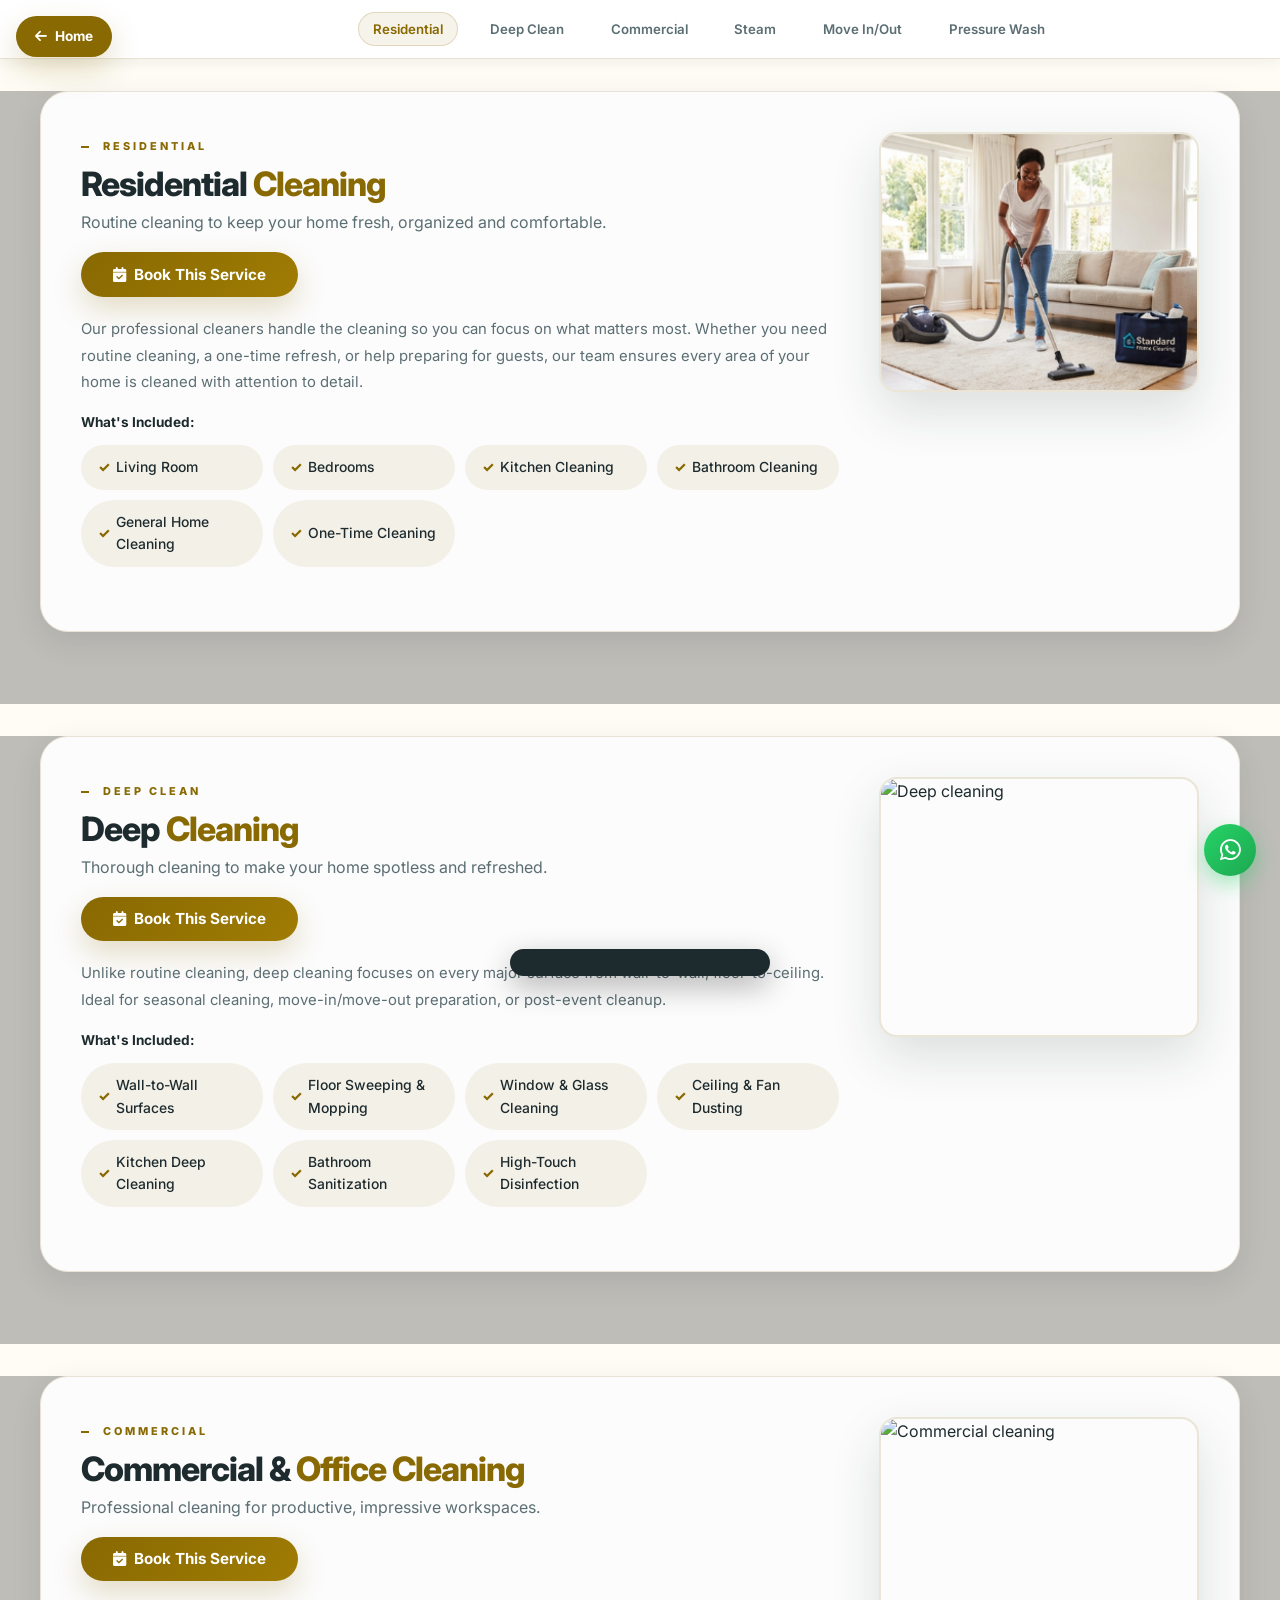
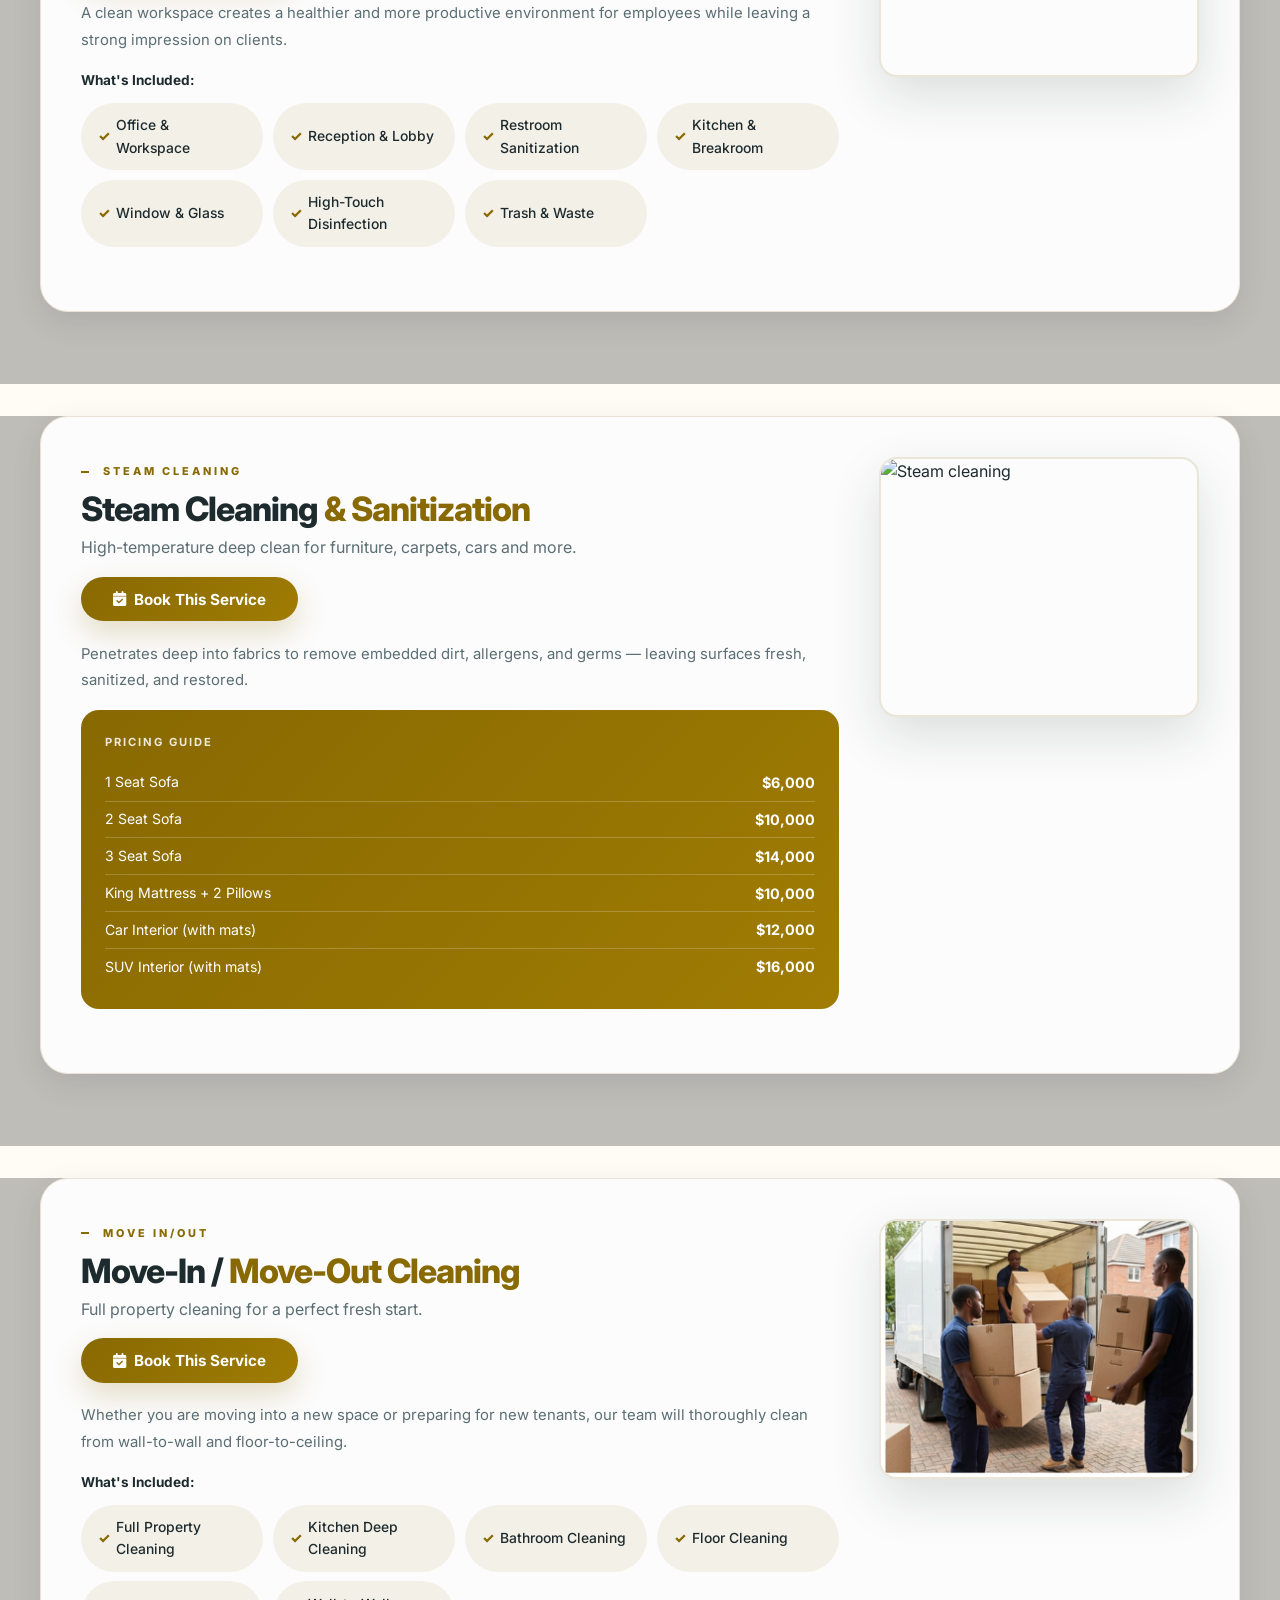
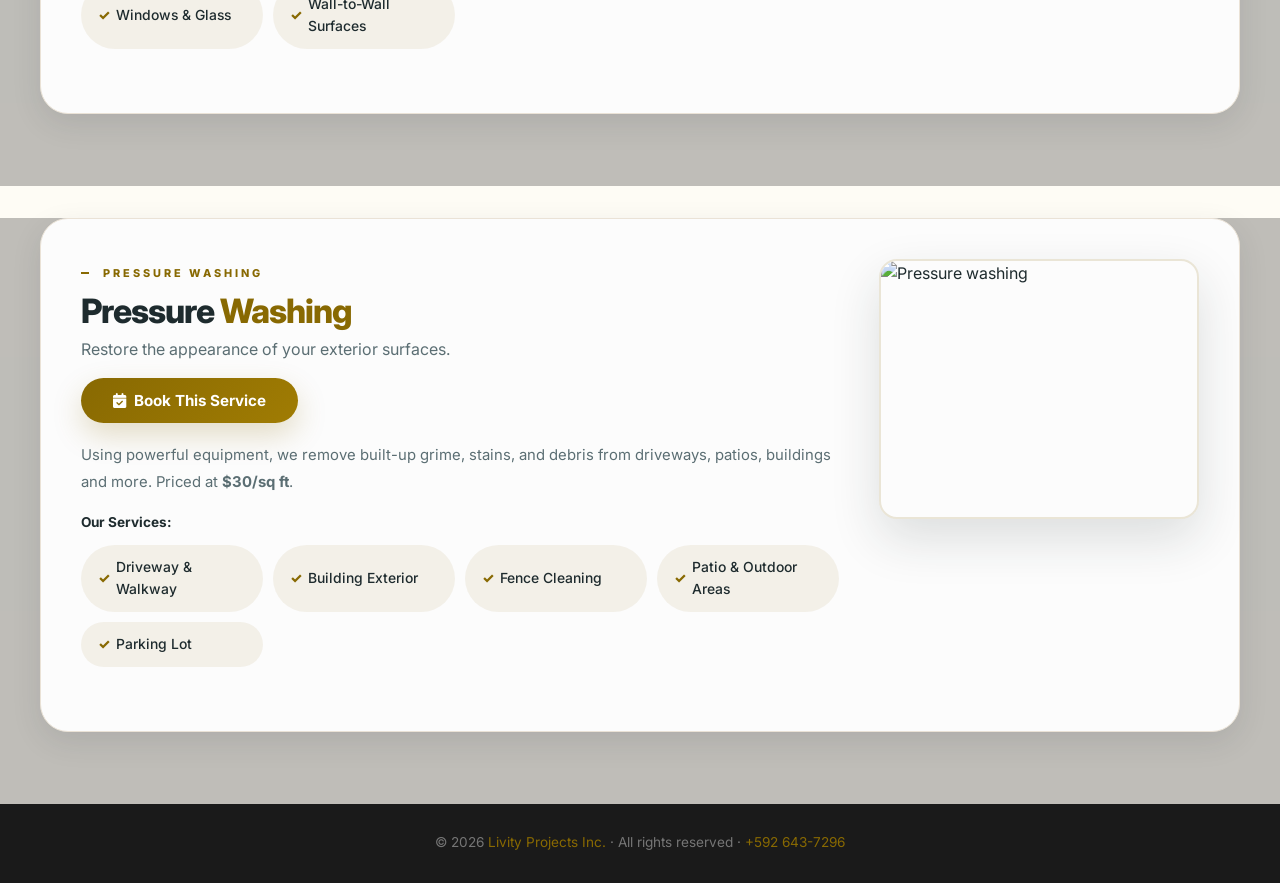
==== commit 672bcc6e: "Update standardhomecleaning.html" ====
--- a/standardhomecleaning.html
+++ b/standardhomecleaning.html
@@ -27,89 +27,51 @@
     @keyframes fadeInUp { from{opacity:0;transform:translateY(24px)} to{opacity:1;transform:translateY(0)} }
     @keyframes spin     { to{transform:rotate(360deg)} }
     @keyframes float    { 0%,100%{transform:translateY(0)} 50%{transform:translateY(-5px)} }
-    @keyframes pulse    { 0%,100%{opacity:1} 50%{opacity:.7} }
-
-    /* ── TOAST ── */
+
     .toast { position:fixed; bottom:1.5rem; left:50%; transform:translateX(-50%) translateY(100px); background:var(--dark); color:white; padding:.85rem 1.8rem; border-radius:var(--radius-pill); font-weight:600; font-size:.9rem; z-index:9999; transition:transform .4s cubic-bezier(.34,1.56,.64,1); box-shadow:0 10px 30px rgba(0,0,0,.3); min-width:260px; text-align:center; }
     .toast.show { transform:translateX(-50%) translateY(0); }
     .toast.success { background:#1e7c3a; }
     .toast.error   { background:#9a1b1b; }
     .toast.info    { background:var(--gold-dark); }
 
-    /* ── BACK BUTTON ── */
     .back-home { position:fixed; top:1rem; left:1rem; display:inline-flex; align-items:center; gap:.5rem; padding:.6rem 1.2rem; background:var(--gold); color:white; text-decoration:none; border-radius:var(--radius-pill); font-weight:700; font-size:.85rem; box-shadow:var(--shadow-gold); transition:var(--transition); z-index:200; }
     .back-home:hover { background:var(--gold-dark); transform:translateX(-3px); }
 
-    /* ── QUICK NAV ── */
-    .quick-nav {
-      position:sticky; top:0; background:rgba(255,255,255,.97); backdrop-filter:blur(14px);
-      border-bottom:1px solid var(--cream-border); z-index:100; box-shadow:var(--shadow-sm);
-    }
-    .quick-nav-inner {
-      max-width:1200px; margin:0 auto; padding:.75rem 2rem .75rem 170px;
-      display:flex; justify-content:center; flex-wrap:wrap; gap:.5rem 1rem;
-    }
+    .quick-nav { position:sticky; top:0; background:rgba(255,255,255,.97); backdrop-filter:blur(14px); border-bottom:1px solid var(--cream-border); z-index:100; box-shadow:var(--shadow-sm); }
+    .quick-nav-inner { max-width:1200px; margin:0 auto; padding:.75rem 2rem .75rem 170px; display:flex; justify-content:center; flex-wrap:wrap; gap:.5rem 1rem; }
     .quick-nav a { color:var(--muted); text-decoration:none; font-weight:600; font-size:.83rem; padding:.35rem .9rem; border-radius:var(--radius-pill); transition:var(--transition); border:1px solid transparent; white-space:nowrap; }
     .quick-nav a:hover, .quick-nav a.active { background:var(--gold-xlight); color:var(--gold); border-color:rgba(136,105,2,.2); }
 
-    /* ── SERVICE SECTION ── */
     .service-section { position:relative; background-size:cover; background-position:center; scroll-margin-top:60px; padding-bottom:2.5rem; width:100%; }
     .service-section::before { content:''; position:absolute; inset:0; background:rgba(0,0,0,.25); z-index:1; pointer-events:none; }
     .service-section > * { position:relative; z-index:2; }
-
-    .service-content {
-      max-width:1200px; margin:2rem auto; padding:2.5rem;
-      background:rgba(255,255,255,.95); backdrop-filter:blur(6px);
-      border-radius:var(--radius-lg); box-shadow:var(--shadow-md);
-      border:1px solid var(--cream-border); animation:fadeInUp .5s ease both;
-    }
-
-    /* ── SERVICE GRID ── */
+    .service-content { max-width:1200px; margin:2rem auto; padding:2.5rem; background:rgba(255,255,255,.95); backdrop-filter:blur(6px); border-radius:var(--radius-lg); box-shadow:var(--shadow-md); border:1px solid var(--cream-border); animation:fadeInUp .5s ease both; }
     .service-grid { display:grid; grid-template-columns:1fr 320px; gap:2.5rem; align-items:start; }
     .service-image img { width:100%; height:260px; object-fit:cover; border-radius:var(--radius-md); box-shadow:var(--shadow-lg); border:2px solid rgba(136,105,2,.15); transition:var(--transition); }
     .service-image img:hover { transform:scale(1.02); box-shadow:var(--shadow-gold); }
-
-    /* ── SERVICE TEXT ── */
     .section-tag { display:inline-block; font-size:.68rem; font-weight:800; letter-spacing:3px; color:var(--gold); margin-bottom:.6rem; text-transform:uppercase; padding-left:1.4rem; position:relative; }
     .section-tag::before { content:''; position:absolute; left:0; top:50%; transform:translateY(-50%); width:8px; height:2px; background:var(--gold); }
     .section-title { font-size:2.1rem; font-weight:800; letter-spacing:-1px; margin-bottom:.4rem; color:var(--dark); line-height:1.15; }
     .section-title span { color:var(--gold); }
     .service-subtitle { font-size:1rem; color:var(--muted); margin-bottom:1rem; }
     .service-desc { color:var(--muted); line-height:1.8; margin-bottom:1rem; font-size:.93rem; }
-
-    /* ── INCLUDED LIST ── */
     .included-title { font-size:.85rem; font-weight:700; color:var(--dark); margin-bottom:.7rem; }
     .service-content ul { list-style:none; display:grid; grid-template-columns:repeat(auto-fit,minmax(180px,1fr)); gap:.6rem; margin-bottom:1.5rem; }
     .service-content li { background:var(--gold-xlight); padding:.65rem 1rem; border-radius:var(--radius-pill); font-weight:500; color:var(--dark); transition:var(--transition); border:1px solid transparent; display:flex; align-items:center; gap:.4rem; font-size:.87rem; }
     .service-content li::before { content:'✓'; font-weight:800; color:var(--gold); flex-shrink:0; }
     .service-content li:hover { background:var(--gold); color:white; transform:translateY(-2px); }
     .service-content li:hover::before { color:white; }
-
-    /* ── BOOK BUTTON ── */
-    .btn-book {
-      display:inline-flex; align-items:center; gap:.5rem;
-      background:linear-gradient(135deg,var(--gold),var(--gold-light));
-      color:white; font-weight:700; padding:.8rem 2rem; border-radius:var(--radius-pill);
-      cursor:pointer; border:none; font-family:inherit; font-size:.95rem;
-      box-shadow:var(--shadow-gold); transition:var(--transition); margin-bottom:1.2rem;
-    }
+    .btn-book { display:inline-flex; align-items:center; gap:.5rem; background:linear-gradient(135deg,var(--gold),var(--gold-light)); color:white; font-weight:700; padding:.8rem 2rem; border-radius:var(--radius-pill); cursor:pointer; border:none; font-family:inherit; font-size:.95rem; box-shadow:var(--shadow-gold); transition:var(--transition); margin-bottom:1.2rem; }
     .btn-book:hover { background:linear-gradient(135deg,var(--gold-dark),var(--gold)); transform:translateY(-3px) scale(1.02); }
-    .btn-book:active { transform:scale(.98); }
-
-    /* ── SERVICE CARD (price highlight) ── */
     .price-card { background:linear-gradient(135deg,var(--gold),var(--gold-light)); border-radius:var(--radius-md); padding:1.5rem; color:white; margin-bottom:1.5rem; }
     .price-card h4 { font-size:.7rem; font-weight:700; letter-spacing:2px; text-transform:uppercase; opacity:.85; margin-bottom:.8rem; }
     .price-item { display:flex; justify-content:space-between; align-items:center; padding:.4rem 0; border-bottom:1px solid rgba(255,255,255,.2); font-size:.88rem; }
     .price-item:last-child { border-bottom:none; }
     .price-item .price-val { font-weight:700; font-size:.9rem; }
-
-    /* ── FORM SECTION ── */
     .form-section { display:none; margin-top:1.8rem; border-top:2px dashed rgba(136,105,2,.3); padding-top:1.8rem; }
     .form-section.open { display:block; animation:fadeInUp .35s ease; }
     .form-section h3 { font-size:1.15rem; font-weight:800; margin-bottom:1.3rem; color:var(--dark); }
     .form-section h3 span { color:var(--gold); }
-
-    /* Two-column form layout */
     .form-grid-2 { display:grid; grid-template-columns:1fr 1fr; gap:.9rem 1.2rem; }
     .form-grid-2 .span2 { grid-column:1/-1; }
     .fg { display:flex; flex-direction:column; gap:.35rem; }
@@ -119,23 +81,10 @@
     .fg input:focus, .fg select:focus, .fg textarea:focus { outline:none; border-color:var(--gold); box-shadow:0 0 0 3px var(--gold-xlight); }
     .field-error { border-color:#e24b4a !important; box-shadow:0 0 0 3px rgba(226,75,74,.15) !important; }
     .error-msg { color:#e24b4a; font-size:.72rem; margin-top:.15rem; }
-
-    .radio-group { display:flex; flex-wrap:wrap; gap:.6rem 1.2rem; background:var(--gold-xlight); padding:.7rem 1rem; border-radius:var(--radius-md); border:1px dashed rgba(136,105,2,.25); }
-    .radio-group label { display:flex; align-items:center; gap:.35rem; font-weight:500; cursor:pointer; font-size:.87rem; }
-    .radio-group input[type=radio] { width:auto; accent-color:var(--gold); margin:0; }
-
-    .submit-btn {
-      background:linear-gradient(135deg,var(--gold),var(--gold-light)); color:white; border:none;
-      padding:.9rem 2rem; font-size:.95rem; font-weight:700; border-radius:var(--radius-pill);
-      cursor:pointer; transition:var(--transition); box-shadow:var(--shadow-gold); width:100%;
-      letter-spacing:.5px; margin-top:1.2rem; font-family:inherit;
-      display:flex; align-items:center; justify-content:center; gap:.5rem;
-    }
+    .submit-btn { background:linear-gradient(135deg,var(--gold),var(--gold-light)); color:white; border:none; padding:.9rem 2rem; font-size:.95rem; font-weight:700; border-radius:var(--radius-pill); cursor:pointer; transition:var(--transition); box-shadow:var(--shadow-gold); width:100%; letter-spacing:.5px; margin-top:1.2rem; font-family:inherit; display:flex; align-items:center; justify-content:center; gap:.5rem; }
     .submit-btn:hover:not(:disabled) { background:linear-gradient(135deg,var(--gold-dark),var(--gold)); transform:translateY(-2px); }
     .submit-btn:disabled { opacity:.65; cursor:not-allowed; }
     .spinner { width:17px; height:17px; border:2.5px solid rgba(255,255,255,.3); border-top-color:white; border-radius:50%; animation:spin .8s linear infinite; }
-
-    /* ── SUCCESS PANEL ── */
     .success-panel { display:none; text-align:center; padding:2.5rem 1.5rem; background:linear-gradient(135deg,#e8f5ed,#f0faf2); border-radius:var(--radius-md); border:1px solid #a8d8b5; margin-top:1.5rem; }
     .success-panel.show { display:block; animation:fadeInUp .4s ease; }
     .success-icon { font-size:3.5rem; margin-bottom:.8rem; animation:float 3s ease-in-out infinite; }
@@ -148,18 +97,38 @@
     .btn-reset { display:inline-flex; align-items:center; gap:.5rem; background:white; color:var(--gold); border:2px solid var(--gold); padding:.7rem 1.8rem; border-radius:var(--radius-pill); font-weight:700; cursor:pointer; transition:var(--transition); font-family:inherit; margin-top:.8rem; }
     .btn-reset:hover { background:var(--gold); color:white; transform:translateY(-2px); }
 
-    /* ── WHATSAPP & FOOTER ── */
+    /* ── CALENDAR ── */
+    .cal-container { margin-top:.5rem; background:var(--cream); border:1.5px solid var(--cream-border); border-radius:var(--radius-sm); padding:1rem; }
+    .cal-header { display:flex; align-items:center; justify-content:space-between; margin-bottom:.8rem; }
+    .cal-header h4 { font-size:.9rem; font-weight:700; color:var(--dark); }
+    .cal-nav { display:flex; gap:.4rem; }
+    .cal-nav button { width:30px; height:30px; border-radius:50%; border:1.5px solid var(--cream-border); background:white; color:var(--muted); cursor:pointer; display:flex; align-items:center; justify-content:center; font-size:.8rem; transition:var(--transition); }
+    .cal-nav button:hover { border-color:var(--gold); color:var(--gold); background:var(--gold-xlight); }
+    .cal-grid { display:grid; grid-template-columns:repeat(7,1fr); gap:3px; }
+    .cal-label { text-align:center; font-size:.62rem; font-weight:700; color:var(--muted); text-transform:uppercase; letter-spacing:.5px; padding:.4rem 0; }
+    .cal-day { aspect-ratio:1; display:flex; align-items:center; justify-content:center; font-size:.8rem; font-weight:500; border-radius:8px; cursor:default; color:#ccc; transition:all .2s; }
+    .cal-day.current-month { color:var(--muted); }
+    .cal-day.available { color:var(--dark); font-weight:600; cursor:pointer; background:rgba(136,105,2,0.06); border:1.5px solid transparent; }
+    .cal-day.available:hover { background:var(--gold-xlight); border-color:var(--gold); transform:scale(1.1); box-shadow:0 2px 8px rgba(136,105,2,.15); }
+    .cal-day.selected { background:linear-gradient(135deg,var(--gold),var(--gold-light)) !important; color:white !important; font-weight:700; border-color:var(--gold) !important; box-shadow:0 4px 12px rgba(136,105,2,.3); transform:scale(1.08); }
+    .cal-day.today { border:1.5px solid var(--gold); }
+    .cal-day.unavailable { color:#d4d0c8; cursor:not-allowed; text-decoration:line-through; }
+    .cal-legend { display:flex; gap:1rem; margin-top:.7rem; justify-content:center; flex-wrap:wrap; }
+    .cal-legend-item { display:flex; align-items:center; gap:.3rem; font-size:.68rem; color:var(--muted); font-weight:500; }
+    .cal-legend-dot { width:10px; height:10px; border-radius:3px; }
+    .cal-legend-dot.avail { background:rgba(136,105,2,.15); border:1px solid var(--gold); }
+    .cal-legend-dot.sel { background:var(--gold); }
+    .cal-legend-dot.unav { background:#eee; border:1px solid #ddd; }
+    .cal-selected-display { margin-top:.7rem; padding:.6rem 1rem; background:white; border-radius:var(--radius-sm); border-left:3px solid var(--gold); display:none; align-items:center; gap:.5rem; font-size:.85rem; font-weight:600; color:var(--dark); }
+    .cal-selected-display.show { display:flex; }
+    .cal-selected-display i { color:var(--gold); }
+
     .whatsapp-float { position:fixed; bottom:1.5rem; right:1.5rem; background:linear-gradient(135deg,#25D366,#1da851); color:white; width:52px; height:52px; border-radius:50%; display:flex; align-items:center; justify-content:center; font-size:1.5rem; box-shadow:0 8px 20px rgba(37,211,102,.4); text-decoration:none; transition:var(--transition); z-index:300; animation:float 4s ease-in-out infinite; }
     .whatsapp-float:hover { transform:scale(1.18); }
     .footer-dark { text-align:center; padding:1.8rem 5%; background:var(--dark-footer); color:rgba(255,255,255,.4); font-size:.85rem; }
     .footer-dark a { color:var(--gold); text-decoration:none; }
 
-    /* ── MOBILE ── */
-    @media (max-width:900px) {
-      .service-grid { grid-template-columns:1fr; }
-      .service-image { order:-1; }
-      .service-image img { height:220px; }
-    }
+    @media (max-width:900px) { .service-grid { grid-template-columns:1fr; } .service-image { order:-1; } .service-image img { height:220px; } }
     @media (max-width:768px) {
       html, body { overflow-x:hidden; max-width:100vw; }
       .back-home { font-size:.8rem; padding:.55rem 1rem; top:.7rem; left:.7rem; }
@@ -176,11 +145,9 @@
       .fg input, .fg select, .fg textarea { font-size:.85rem; padding:.65rem .9rem; }
       .price-item { font-size:.82rem; }
       .whatsapp-float { width:46px; height:46px; font-size:1.3rem; bottom:1rem; right:1rem; }
+      .cal-day { font-size:.72rem; }
     }
-    @media (max-width:480px) {
-      .service-content ul { grid-template-columns:1fr; }
-      .section-title { font-size:1.4rem; }
-    }
+    @media (max-width:480px) { .service-content ul { grid-template-columns:1fr; } .section-title { font-size:1.4rem; } }
   </style>
 </head>
 <body>
@@ -220,9 +187,9 @@
             <div class="fg"><label><i class="fas fa-home"></i>Service type *</label>
               <select id="r1-servicio"><option value="">— Select —</option><option value="residential-1bed">1 Bedroom Apartment</option><option value="residential-2bed">2 Bedroom House</option><option value="residential-3bed">3 Bedroom House</option><option value="residential-general">General Home Cleaning</option><option value="residential-onetime">One-Time Refresh</option></select>
               <span class="error-msg" id="err-r1-servicio"></span></div>
-            <div class="fg"><label><i class="fas fa-calendar-alt"></i>Date *</label><input type="date" id="r1-fecha"><span class="error-msg" id="err-r1-fecha"></span></div>
-            <div class="fg span2"><label><i class="fas fa-clock"></i>Preferred time *</label>
-              <div class="radio-group"><label><input type="radio" name="r1-time" value="Morning" checked> Morning (8am–12pm)</label><label><input type="radio" name="r1-time" value="Afternoon"> Afternoon (12pm–5pm)</label><label><input type="radio" name="r1-time" value="Evening"> Evening (5pm–8pm)</label></div></div>
+            <div class="fg span2"><label><i class="fas fa-calendar-alt"></i>Select available date *</label>
+              <div class="cal-container" id="cal-r1" data-category="Residential Cleaning"></div>
+              <input type="hidden" id="r1-fecha"><span class="error-msg" id="err-r1-fecha"></span></div>
             <div class="fg span2"><label><i class="fas fa-map-marker-alt"></i>Address *</label><input type="text" id="r1-direccion" placeholder="Street, city, region"><span class="error-msg" id="err-r1-direccion"></span></div>
             <div class="fg span2"><label><i class="fas fa-comment"></i>Notes</label><textarea id="r1-notas" rows="2" placeholder="Special instructions..."></textarea></div>
           </div>
@@ -255,9 +222,9 @@
             <div class="fg"><label><i class="fab fa-whatsapp"></i>WhatsApp *</label><input type="tel" id="r2-telefono" placeholder="+592 123 4567"></div>
             <div class="fg"><label><i class="fas fa-home"></i>Property size *</label>
               <select id="r2-servicio"><option value="">— Select —</option><option value="deep-1bed">1 Bedroom</option><option value="deep-2bed">2 Bedrooms</option><option value="deep-3bed">3 Bedrooms</option><option value="deep-4bed">4+ Bedrooms</option></select></div>
-            <div class="fg"><label><i class="fas fa-calendar-alt"></i>Date *</label><input type="date" id="r2-fecha"></div>
-            <div class="fg span2"><label><i class="fas fa-clock"></i>Preferred time</label>
-              <div class="radio-group"><label><input type="radio" name="r2-time" value="Morning" checked> Morning</label><label><input type="radio" name="r2-time" value="Afternoon"> Afternoon</label><label><input type="radio" name="r2-time" value="Evening"> Evening</label></div></div>
+            <div class="fg span2"><label><i class="fas fa-calendar-alt"></i>Select available date *</label>
+              <div class="cal-container" id="cal-r2" data-category="Deep Cleaning"></div>
+              <input type="hidden" id="r2-fecha"></div>
             <div class="fg span2"><label><i class="fas fa-map-marker-alt"></i>Address *</label><input type="text" id="r2-direccion" placeholder="Street, city, region"></div>
             <div class="fg span2"><label><i class="fas fa-comment"></i>Notes</label><textarea id="r2-notas" rows="2" placeholder="Areas of concern, access instructions..."></textarea></div>
           </div>
@@ -265,7 +232,7 @@
           <div class="success-panel" id="success-r2"></div>
         </div>
       </div>
-      <div class="service-image"><img src="segunda.jpg" alt="Deep cleaning" loading="lazy"></div>
+      <div class="service-image"><img src="segunda.jpeg" alt="Deep cleaning" loading="lazy"></div>
     </div>
   </div>
 </section>
@@ -290,9 +257,9 @@
             <div class="fg"><label><i class="fab fa-whatsapp"></i>WhatsApp *</label><input type="tel" id="r3-telefono" placeholder="+592 123 4567"></div>
             <div class="fg"><label><i class="fas fa-building"></i>Office size *</label>
               <select id="r3-servicio"><option value="">— Select —</option><option value="commercial-small">Small Office (up to 500 sq ft)</option><option value="commercial-medium">Medium Office (500–1,500 sq ft)</option><option value="commercial-large">Large Office (1,500+ sq ft)</option><option value="commercial-retail">Retail Store</option><option value="commercial-warehouse">Warehouse/Industrial</option></select></div>
-            <div class="fg"><label><i class="fas fa-calendar-alt"></i>Start date *</label><input type="date" id="r3-fecha"></div>
-            <div class="fg span2"><label><i class="fas fa-clock"></i>Preferred time</label>
-              <div class="radio-group"><label><input type="radio" name="r3-time" value="Morning" checked> Morning</label><label><input type="radio" name="r3-time" value="Afternoon"> Afternoon</label><label><input type="radio" name="r3-time" value="After Hours"> After Hours</label></div></div>
+            <div class="fg span2"><label><i class="fas fa-calendar-alt"></i>Select available date *</label>
+              <div class="cal-container" id="cal-r3" data-category="Commercial Cleaning"></div>
+              <input type="hidden" id="r3-fecha"></div>
             <div class="fg span2"><label><i class="fas fa-map-marker-alt"></i>Address *</label><input type="text" id="r3-direccion" placeholder="Business address"></div>
             <div class="fg span2"><label><i class="fas fa-comment"></i>Notes</label><textarea id="r3-notas" rows="2" placeholder="Business hours, frequency..."></textarea></div>
           </div>
@@ -300,7 +267,7 @@
           <div class="success-panel" id="success-r3"></div>
         </div>
       </div>
-      <div class="service-image"><img src="commercialCleaning.jpg" alt="Commercial cleaning" loading="lazy"></div>
+      <div class="service-image"><img src="commercialCleaning.jpeg" alt="Commercial cleaning" loading="lazy"></div>
     </div>
   </div>
 </section>
@@ -337,20 +304,17 @@
                 <optgroup label="Vehicles"><option value="car">Car Interior (mats) — $12,000</option><option value="suv">SUV Interior (mats) — $16,000</option></optgroup>
                 <optgroup label="Chairs"><option value="office-chairs">Office Chair — $2,500/each</option><option value="dining-chairs">Dining Chair — $2,000/each</option></optgroup>
               </select></div>
-            <div class="fg"><label><i class="fas fa-sort-numeric-up"></i>Quantity</label><input type="number" id="r4-cantidad" min="1" max="20" value="1"></div>
-            <div class="fg"><label><i class="fas fa-calendar-alt"></i>Date *</label><input type="date" id="r4-fecha"></div>
-            <div class="fg span2"><label><i class="fas fa-clock"></i>Preferred time</label>
-              <div class="radio-group"><label><input type="radio" name="r4-time" value="Morning" checked> Morning</label><label><input type="radio" name="r4-time" value="Afternoon"> Afternoon</label><label><input type="radio" name="r4-time" value="Evening"> Evening</label></div></div>
+            <div class="fg span2"><label><i class="fas fa-calendar-alt"></i>Select available date *</label>
+              <div class="cal-container" id="cal-r4" data-category="Steam Cleaning"></div>
+              <input type="hidden" id="r4-fecha"></div>
             <div class="fg span2"><label><i class="fas fa-map-marker-alt"></i>Address *</label><input type="text" id="r4-direccion" placeholder="Street, city, region"></div>
-            <div class="fg span2"><label><i class="fas fa-truck"></i>Carpet pickup</label>
-              <div class="radio-group"><label><input type="radio" name="r4-pickup" value="West Coast/Georgetown/West Bank ($2,000)"> West Coast / Georgetown / West Bank — $2,000</label><label><input type="radio" name="r4-pickup" value="Linden/New Amsterdam ($3,000)"> Linden &amp; New Amsterdam — $3,000</label><label><input type="radio" name="r4-pickup" value="None" checked> No pickup needed</label></div></div>
             <div class="fg span2"><label><i class="fas fa-comment"></i>Notes</label><textarea id="r4-notas" rows="2" placeholder="Stain types, fabric details..."></textarea></div>
           </div>
           <button class="submit-btn" id="btn-r4" onclick="submitForm('r4','Steam Cleaning & Sanitization')"><i class="fas fa-paper-plane"></i><span>Book Steam Cleaning</span></button>
           <div class="success-panel" id="success-r4"></div>
         </div>
       </div>
-      <div class="service-image"><img src="cleaningSanitization.jpg" alt="Steam cleaning" loading="lazy"></div>
+      <div class="service-image"><img src="cleaningSanitization.jpeg" alt="Steam cleaning" loading="lazy"></div>
     </div>
   </div>
 </section>
@@ -375,11 +339,9 @@
             <div class="fg"><label><i class="fab fa-whatsapp"></i>WhatsApp *</label><input type="tel" id="r5-telefono" placeholder="+592 123 4567"></div>
             <div class="fg"><label><i class="fas fa-home"></i>Property size *</label>
               <select id="r5-servicio"><option value="">— Select —</option><option value="movein-1bed">1 Bedroom Apartment</option><option value="movein-2bed">2 Bedroom House</option><option value="movein-3bed">3 Bedroom House</option><option value="movein-4bed">4+ Bedroom House</option></select></div>
-            <div class="fg span2"><label><i class="fas fa-exchange-alt"></i>Type *</label>
-              <div class="radio-group"><label><input type="radio" name="r5-movetype" value="Move-In" checked> Move-In</label><label><input type="radio" name="r5-movetype" value="Move-Out"> Move-Out</label><label><input type="radio" name="r5-movetype" value="Both"> Both</label></div></div>
-            <div class="fg"><label><i class="fas fa-calendar-alt"></i>Date *</label><input type="date" id="r5-fecha"></div>
-            <div class="fg span2"><label><i class="fas fa-clock"></i>Preferred time</label>
-              <div class="radio-group"><label><input type="radio" name="r5-time" value="Morning" checked> Morning</label><label><input type="radio" name="r5-time" value="Afternoon"> Afternoon</label><label><input type="radio" name="r5-time" value="Evening"> Evening</label></div></div>
+            <div class="fg span2"><label><i class="fas fa-calendar-alt"></i>Select available date *</label>
+              <div class="cal-container" id="cal-r5" data-category="Move In/Out"></div>
+              <input type="hidden" id="r5-fecha"></div>
             <div class="fg span2"><label><i class="fas fa-map-marker-alt"></i>Address *</label><input type="text" id="r5-direccion" placeholder="Street, city, region"></div>
             <div class="fg span2"><label><i class="fas fa-comment"></i>Notes</label><textarea id="r5-notas" rows="2" placeholder="Property condition, access details..."></textarea></div>
           </div>
@@ -412,10 +374,9 @@
             <div class="fg"><label><i class="fab fa-whatsapp"></i>WhatsApp *</label><input type="tel" id="r6-telefono" placeholder="+592 123 4567"></div>
             <div class="fg"><label><i class="fas fa-water"></i>Surface type *</label>
               <select id="r6-servicio"><option value="">— Select —</option><option value="pressure-driveway">Driveway &amp; Walkway</option><option value="pressure-patio">Patio / Terrace</option><option value="pressure-building">Building Exterior (per floor)</option><option value="pressure-fence">Fence Cleaning</option><option value="pressure-parking">Parking Lot</option></select></div>
-            <div class="fg"><label><i class="fas fa-ruler-combined"></i>Approx. sq ft</label><input type="number" id="r6-sqft" min="0" placeholder="e.g., 200"></div>
-            <div class="fg"><label><i class="fas fa-calendar-alt"></i>Date *</label><input type="date" id="r6-fecha"></div>
-            <div class="fg span2"><label><i class="fas fa-clock"></i>Preferred time</label>
-              <div class="radio-group"><label><input type="radio" name="r6-time" value="Morning" checked> Morning</label><label><input type="radio" name="r6-time" value="Afternoon"> Afternoon</label><label><input type="radio" name="r6-time" value="Evening"> Evening</label></div></div>
+            <div class="fg span2"><label><i class="fas fa-calendar-alt"></i>Select available date *</label>
+              <div class="cal-container" id="cal-r6" data-category="Pressure Washing"></div>
+              <input type="hidden" id="r6-fecha"></div>
             <div class="fg span2"><label><i class="fas fa-map-marker-alt"></i>Address *</label><input type="text" id="r6-direccion" placeholder="Street, city, region"></div>
             <div class="fg span2"><label><i class="fas fa-comment"></i>Notes</label><textarea id="r6-notas" rows="2" placeholder="Surface material, stain type..."></textarea></div>
           </div>
@@ -423,7 +384,7 @@
           <div class="success-panel" id="success-r6"></div>
         </div>
       </div>
-      <div class="service-image"><img src="pressureWashing.jpg" alt="Pressure washing" loading="lazy"></div>
+      <div class="service-image"><img src="pressureWashing.jpeg" alt="Pressure washing" loading="lazy"></div>
     </div>
   </div>
 </section>
@@ -432,7 +393,8 @@
 <footer class="footer-dark"><p>&copy; 2026 <a href="index.html">Livity Projects Inc.</a> &middot; All rights reserved &middot; <a href="https://wa.me/5926437296">+592 643-7296</a></p></footer>
 
 <script>
-const WEBHOOK='https://alcide-app-n8n-cloud.app.n8n.cloud/webhook/booking';
+const WEBHOOK='https://n8n-n8n.7toway.easypanel.host/webhook/0e6a220e-8739-4db7-9770-cd6f4a4c35f4';
+
 const SVC={
   'residential-1bed':{name:'Residential – 1 Bedroom Apartment',price:'Quote on visit',category:'Residential Cleaning'},
   'residential-2bed':{name:'Residential – 2 Bedroom House',price:'Quote on visit',category:'Residential Cleaning'},
@@ -473,139 +435,265 @@
   'pressure-parking':{name:'Pressure Washing – Parking Lot',price:'$30/sq ft',category:'Pressure Washing'}
 };
 
-function showToast(msg,type,dur){dur=dur||4500;const t=document.getElementById('toast');if(!t)return;t.textContent=msg;t.className='toast show '+(type||'info');setTimeout(function(){t.classList.remove('show');},dur);}
-
-function toggleForm(id){
-  var f=document.getElementById(id);
-  if(!f)return;
-  var isOpen=f.classList.contains('open');
-  document.querySelectorAll('.form-section.open').forEach(function(x){x.classList.remove('open');});
-  if(!isOpen){
+// ══════════════════════════════════════
+// AVAILABLE DATES PER CATEGORY
+// Update these arrays with your real available dates
+// Format: 'YYYY-M-D' (no leading zeros, matching your Google Sheet)
+// ══════════════════════════════════════
+const availableDates = {
+  'Steam Cleaning':      ['2026-3-28','2026-3-29','2026-3-30'],
+  'Carpet Cleaning':     ['2026-3-28','2026-3-29','2026-3-30'],
+  'Pressure Washing':    ['2026-3-28','2026-3-29','2026-3-30'],
+  'Residential Cleaning':['2026-3-28','2026-3-29','2026-3-30'],
+  'Deep Cleaning':       ['2026-3-28','2026-3-29','2026-3-30'],
+  'Commercial Cleaning': ['2026-3-28','2026-3-29','2026-3-30'],
+  'Move In/Out':         ['2026-3-28','2026-3-29','2026-3-30']
+};
+
+// Calendar state per form prefix
+var calStates = {};
+
+function initCalendar(containerId) {
+  var now = new Date();
+  calStates[containerId] = { month: now.getMonth(), year: now.getFullYear(), selected: null };
+  renderCalendar(containerId);
+}
+
+function renderCalendar(containerId) {
+  var container = document.getElementById(containerId);
+  if (!container) return;
+  var state = calStates[containerId];
+  var category = container.getAttribute('data-category');
+  var catDates = (category && availableDates[category]) || [];
+  var availSet = new Set(catDates);
+  var monthNames = ['January','February','March','April','May','June','July','August','September','October','November','December'];
+  var dayNames = ['Sun','Mon','Tue','Wed','Thu','Fri','Sat'];
+  var today = new Date(); today.setHours(0,0,0,0);
+  var firstDay = new Date(state.year, state.month, 1).getDay();
+  var daysInMonth = new Date(state.year, state.month + 1, 0).getDate();
+  // Extract prefix from containerId (cal-r1 -> r1)
+  var prefix = containerId.replace('cal-', '');
+
+  var html = '<div class="cal-header">';
+  html += '<div class="cal-nav"><button type="button" onclick="calPrev(\''+containerId+'\')"><i class="fas fa-chevron-left"></i></button></div>';
+  html += '<h4>' + monthNames[state.month] + ' ' + state.year + '</h4>';
+  html += '<div class="cal-nav"><button type="button" onclick="calNext(\''+containerId+'\')"><i class="fas fa-chevron-right"></i></button></div>';
+  html += '</div><div class="cal-grid">';
+
+  for (var i = 0; i < 7; i++) {
+    html += '<div class="cal-label">' + dayNames[i] + '</div>';
+  }
+  for (var i = 0; i < firstDay; i++) {
+    html += '<div class="cal-day"></div>';
+  }
+  for (var d = 1; d <= daysInMonth; d++) {
+    var cellDate = new Date(state.year, state.month, d);
+    cellDate.setHours(0,0,0,0);
+    var dateStr = state.year + '-' + (state.month + 1) + '-' + d;
+    var classes = 'cal-day current-month';
+    var onclick = '';
+
+    if (cellDate.getTime() === today.getTime()) classes += ' today';
+
+    if (cellDate < today) {
+      classes += ' unavailable';
+    } else if (availSet.has(dateStr)) {
+      classes += ' available';
+      onclick = ' onclick="selectCalDate(\''+containerId+'\',\''+dateStr+'\',\''+prefix+'\')"';
+    } else {
+      classes += ' unavailable';
+    }
+
+    if (state.selected === dateStr) {
+      classes += ' selected';
+      classes = classes.replace(' unavailable', '');
+    }
+
+    html += '<div class="' + classes + '"' + onclick + '>' + d + '</div>';
+  }
+
+  html += '</div>';
+  html += '<div class="cal-legend">';
+  html += '<div class="cal-legend-item"><div class="cal-legend-dot avail"></div> Available</div>';
+  html += '<div class="cal-legend-item"><div class="cal-legend-dot sel"></div> Selected</div>';
+  html += '<div class="cal-legend-item"><div class="cal-legend-dot unav"></div> Unavailable</div>';
+  html += '</div>';
+  html += '<div class="cal-selected-display' + (state.selected ? ' show' : '') + '" id="caldisp-' + prefix + '">';
+  if (state.selected) {
+    var parts = state.selected.split('-');
+    var dateObj = new Date(parseInt(parts[0]), parseInt(parts[1])-1, parseInt(parts[2]));
+    var fullDayNames = ['Sunday','Monday','Tuesday','Wednesday','Thursday','Friday','Saturday'];
+    html += '<i class="fas fa-check-circle"></i> ' + fullDayNames[dateObj.getDay()] + ', ' + monthNames[dateObj.getMonth()] + ' ' + parts[2] + ', ' + parts[0];
+  }
+  html += '</div>';
+
+  container.innerHTML = html;
+}
+
+function selectCalDate(containerId, dateStr, prefix) {
+  calStates[containerId].selected = dateStr;
+  var parts = dateStr.split('-');
+  var isoDate = parts[0] + '-' + parts[1].padStart(2,'0') + '-' + parts[2].padStart(2,'0');
+  document.getElementById(prefix + '-fecha').value = isoDate;
+  renderCalendar(containerId);
+}
+
+function calPrev(containerId) {
+  var s = calStates[containerId];
+  s.month--;
+  if (s.month < 0) { s.month = 11; s.year--; }
+  renderCalendar(containerId);
+}
+
+function calNext(containerId) {
+  var s = calStates[containerId];
+  s.month++;
+  if (s.month > 11) { s.month = 0; s.year++; }
+  renderCalendar(containerId);
+}
+
+function showToast(msg, type, dur) {
+  dur = dur || 4500;
+  var t = document.getElementById('toast');
+  if (!t) return;
+  t.textContent = msg;
+  t.className = 'toast show ' + (type || 'info');
+  setTimeout(function() { t.classList.remove('show'); }, dur);
+}
+
+function toggleForm(id) {
+  var f = document.getElementById(id);
+  if (!f) return;
+  var isOpen = f.classList.contains('open');
+  document.querySelectorAll('.form-section.open').forEach(function(x) { x.classList.remove('open'); });
+  if (!isOpen) {
     f.classList.add('open');
-    setTimeout(function(){f.scrollIntoView({behavior:'smooth',block:'start'});},150);
+    // Init calendar for this form
+    var calId = 'cal-' + id.replace('form-', '');
+    if (!calStates[calId]) initCalendar(calId);
+    setTimeout(function() { f.scrollIntoView({ behavior: 'smooth', block: 'start' }); }, 150);
   }
 }
 
-function getRadio(name){var c=document.querySelector('input[name="'+name+'"]:checked');return c?c.value:'';}
-
-function getVal(id){var el=document.getElementById(id);return el?el.value.trim():'';}
-
-function validateForm(p){
-  var ok=true;
-  // clear
-  document.querySelectorAll('[id^="r'+p.slice(1)+'"]').forEach(function(el){el.classList.remove('field-error');});
-  document.querySelectorAll('.error-msg').forEach(function(el){el.textContent='';});
-
-  function err(id,msg){var el=document.getElementById(id);if(el){el.classList.add('field-error');}var em=document.getElementById('err-'+id);if(em){em.textContent=msg;}ok=false;}
-
-  var n=getVal(p+'-nombre');
-  var e=getVal(p+'-email');
-  var t=getVal(p+'-telefono');
-  var s=getVal(p+'-servicio');
-  var f=getVal(p+'-fecha');
-  var d=getVal(p+'-direccion');
-
-  if(!n)err(p+'-nombre','Name is required.');
-  if(!e||!/^[^\s@]+@[^\s@]+\.[^\s@]+$/.test(e))err(p+'-email','Valid email required.');
-  if(!t||!/^[\+]?[\d\s\-\(\)]{7,15}$/.test(t.replace(/\s/g,'')))err(p+'-telefono','Valid phone required.');
-  if(!s)err(p+'-servicio','Please select a service.');
-  if(!f)err(p+'-fecha','Date is required.');
-  else{var sel=new Date(f);var tod=new Date(new Date().toDateString());if(sel<tod)err(p+'-fecha','Select today or a future date.');}
-  if(!d)err(p+'-direccion','Address is required.');
+function getVal(id) { var el = document.getElementById(id); return el ? el.value.trim() : ''; }
+
+function validateForm(p) {
+  var ok = true;
+  document.querySelectorAll('.field-error').forEach(function(el) { el.classList.remove('field-error'); });
+  document.querySelectorAll('.error-msg').forEach(function(el) { el.textContent = ''; });
+
+  function err(id, msg) {
+    var el = document.getElementById(id);
+    if (el) el.classList.add('field-error');
+    var em = document.getElementById('err-' + id);
+    if (em) em.textContent = msg;
+    ok = false;
+  }
+
+  var n = getVal(p + '-nombre');
+  var e = getVal(p + '-email');
+  var t = getVal(p + '-telefono');
+  var s = getVal(p + '-servicio');
+  var f = getVal(p + '-fecha');
+  var d = getVal(p + '-direccion');
+
+  if (!n) err(p + '-nombre', 'Name is required.');
+  if (!e || !/^[^\s@]+@[^\s@]+\.[^\s@]+$/.test(e)) err(p + '-email', 'Valid email required.');
+  if (!t || !/^[\+]?[\d\s\-\(\)]{7,15}$/.test(t.replace(/\s/g, ''))) err(p + '-telefono', 'Valid phone required.');
+  if (!s) err(p + '-servicio', 'Please select a service.');
+  if (!f) { err(p + '-fecha', 'Please select a date from the calendar.'); showToast('Please select an available date.', 'error'); }
+  if (!d) err(p + '-direccion', 'Address is required.');
   return ok;
 }
 
-async function submitForm(prefix,serviceName){
-  if(!validateForm(prefix)){showToast('Please fill in all required fields.','error');return;}
-  var btn=document.getElementById('btn-'+prefix);
-  if(!btn)return;
-  btn.disabled=true;
-  btn.innerHTML='<div class="spinner"></div> Sending...';
-
-  var sk=getVal(prefix+'-servicio');
-  var svcEl=document.getElementById(prefix+'-servicio');
-  var svcText=svcEl&&svcEl.options[svcEl.selectedIndex]?svcEl.options[svcEl.selectedIndex].text:sk;
-  var sd=SVC[sk]||{};
-  var fecha=getVal(prefix+'-fecha');
-  var horario=getRadio(prefix+'-time')||'';
-  var tmap={Morning:'09:00',Afternoon:'13:00',Evening:'17:00'};
-
-  var payload={
-    nombre:getVal(prefix+'-nombre'),
-    email:getVal(prefix+'-email'),
-    telefono:getVal(prefix+'-telefono'),
-    servicioKey:sk,
-    servicio:sd.name||svcText,
-    categoria:sd.category||serviceName,
-    precio:sd.price||'Quote on visit',
-    fecha:fecha,
-    horario:horario,
-    fechaHora:fecha&&horario?fecha+'T'+(tmap[horario]||'09:00'):fecha,
-    direccion:getVal(prefix+'-direccion'),
-    notas:getVal(prefix+'-notas'),
-    cantidad:getVal(prefix+'-cantidad')||null,
-    sqft:getVal(prefix+'-sqft')||null,
-    pickup:getRadio(prefix+'-pickup')||null,
-    tipoMudanza:getRadio(prefix+'-movetype')||null,
-    timestamp:new Date().toISOString(),
-    source:'standardhomecleaning.html'
+async function submitForm(prefix, serviceName) {
+  if (!validateForm(prefix)) { showToast('Please fill in all required fields.', 'error'); return; }
+  var btn = document.getElementById('btn-' + prefix);
+  if (!btn) return;
+  btn.disabled = true;
+  btn.innerHTML = '<div class="spinner"></div> Sending...';
+
+  var sk = getVal(prefix + '-servicio');
+  var svcEl = document.getElementById(prefix + '-servicio');
+  var svcText = svcEl && svcEl.options[svcEl.selectedIndex] ? svcEl.options[svcEl.selectedIndex].text : sk;
+  var sd = SVC[sk] || {};
+  var fecha = getVal(prefix + '-fecha');
+
+  var payload = {
+    nombre: getVal(prefix + '-nombre'),
+    email: getVal(prefix + '-email'),
+    telefono: getVal(prefix + '-telefono'),
+    servicioKey: sk,
+    servicio: sd.name || svcText,
+    categoria: sd.category || serviceName,
+    precio: sd.price || 'Quote on visit',
+    fecha: fecha,
+    horario: '09:00',
+    fechaHora: fecha + 'T09:00',
+    direccion: getVal(prefix + '-direccion'),
+    notas: getVal(prefix + '-notas'),
+    cantidad: null,
+    sqft: null,
+    pickup: null,
+    tipoMudanza: null,
+    timestamp: new Date().toISOString(),
+    source: 'standardhomecleaning.html'
   };
 
-  try{
-    await fetch(WEBHOOK,{method:'POST',headers:{'Content-Type':'application/json'},body:JSON.stringify(payload)});
-  }catch(e){console.error('Webhook error:',e);}
-
-  showSuccessPanel(prefix,payload);
-  showToast("Booking sent! We'll confirm via WhatsApp soon.",'success',6000);
-  btn.disabled=false;
-  btn.innerHTML='<i class="fas fa-paper-plane"></i><span>Book Again</span>';
-}
-
-function showSuccessPanel(prefix,data){
-  var panel=document.getElementById('success-'+prefix);
-  if(!panel)return;
-  var fmt=data.fecha?new Date(data.fecha+'T12:00:00').toLocaleDateString('en-GB',{weekday:'long',year:'numeric',month:'long',day:'numeric'}):'TBD';
-  panel.innerHTML='<div class="success-icon">&#9989;</div>'
-    +'<h3>Booking Request Sent!</h3>'
-    +'<p>Thank you <strong>'+data.nombre+'</strong>! Our team will confirm via WhatsApp.</p>'
-    +'<div class="success-details">'
-    +'<div><span>Service</span><span>'+data.categoria+'</span></div>'
-    +'<div><span>Selected</span><span>'+data.servicio+'</span></div>'
-    +'<div><span>Price</span><span>'+data.precio+'</span></div>'
-    +'<div><span>Date</span><span>'+fmt+' &middot; '+(data.horario||'TBD')+'</span></div>'
-    +'<div><span>Address</span><span>'+data.direccion+'</span></div>'
-    +'<div><span>WhatsApp</span><span>'+data.telefono+'</span></div>'
-    +'</div>'
-    +'<p style="font-size:.83rem;color:#5b6e73;">&#128242; Confirmation to <strong>'+data.telefono+'</strong> &middot; &#128197; Calendar check in progress</p>'
-    +'<button class="btn-reset" onclick="resetForm(\''+prefix+'\')"><i class="fas fa-plus"></i> New Booking</button>';
+  try {
+    await fetch(WEBHOOK, { method: 'POST', headers: { 'Content-Type': 'application/json' }, body: JSON.stringify(payload) });
+  } catch (e) { console.error('Webhook error:', e); }
+
+  showSuccessPanel(prefix, payload);
+  showToast("Booking sent! We'll confirm via WhatsApp soon.", 'success', 6000);
+  btn.disabled = false;
+  btn.innerHTML = '<i class="fas fa-paper-plane"></i><span>Book Again</span>';
+}
+
+function showSuccessPanel(prefix, data) {
+  var panel = document.getElementById('success-' + prefix);
+  if (!panel) return;
+  var fmt = data.fecha ? new Date(data.fecha + 'T12:00:00').toLocaleDateString('en-GB', { weekday: 'long', year: 'numeric', month: 'long', day: 'numeric' }) : 'TBD';
+  panel.innerHTML = '<div class="success-icon">&#9989;</div>'
+    + '<h3>Booking Request Sent!</h3>'
+    + '<p>Thank you <strong>' + data.nombre + '</strong>! Our team will confirm via WhatsApp.</p>'
+    + '<div class="success-details">'
+    + '<div><span>Service</span><span>' + data.servicio + '</span></div>'
+    + '<div><span>Price</span><span>' + data.precio + '</span></div>'
+    + '<div><span>Date</span><span>' + fmt + '</span></div>'
+    + '<div><span>Address</span><span>' + data.direccion + '</span></div>'
+    + '<div><span>WhatsApp</span><span>' + data.telefono + '</span></div>'
+    + '</div>'
+    + '<button class="btn-reset" onclick="resetForm(\'' + prefix + '\')"><i class="fas fa-plus"></i> New Booking</button>';
   panel.classList.add('show');
-  setTimeout(function(){panel.scrollIntoView({behavior:'smooth',block:'center'});},200);
-}
-
-function resetForm(prefix){
-  var p=document.getElementById('success-'+prefix);if(p)p.classList.remove('show');
-  document.querySelectorAll('[id^="'+prefix+'-"]').forEach(function(f){if(f.tagName!=='BUTTON')f.value=f.type==='radio'?f.value:'';});
-  document.querySelectorAll('.field-error').forEach(function(e){e.classList.remove('field-error');});
-  document.querySelectorAll('.error-msg').forEach(function(e){e.textContent='';});
-}
-
-document.addEventListener('DOMContentLoaded',function(){
-  var today=new Date().toISOString().split('T')[0];
-  document.querySelectorAll('input[type="date"]').forEach(function(el){el.min=today;});
-  var sections=document.querySelectorAll('.service-section');
-  var links=document.querySelectorAll('.quick-nav a');
-  var obs=new IntersectionObserver(function(entries){
-    entries.forEach(function(e){
-      if(e.isIntersecting){
-        links.forEach(function(l){l.classList.remove('active');});
-        var lnk=document.querySelector('.quick-nav a[href="#'+e.target.id+'"]');
-        if(lnk)lnk.classList.add('active');
+  setTimeout(function() { panel.scrollIntoView({ behavior: 'smooth', block: 'center' }); }, 200);
+}
+
+function resetForm(prefix) {
+  var p = document.getElementById('success-' + prefix);
+  if (p) p.classList.remove('show');
+  document.querySelectorAll('[id^="' + prefix + '-"]').forEach(function(f) { if (f.tagName !== 'BUTTON') f.value = f.type === 'radio' ? f.value : ''; });
+  document.querySelectorAll('.field-error').forEach(function(e) { e.classList.remove('field-error'); });
+  document.querySelectorAll('.error-msg').forEach(function(e) { e.textContent = ''; });
+  var calId = 'cal-' + prefix;
+  if (calStates[calId]) { calStates[calId].selected = null; renderCalendar(calId); }
+}
+
+document.addEventListener('DOMContentLoaded', function() {
+  var sections = document.querySelectorAll('.service-section');
+  var links = document.querySelectorAll('.quick-nav a');
+  var obs = new IntersectionObserver(function(entries) {
+    entries.forEach(function(e) {
+      if (e.isIntersecting) {
+        links.forEach(function(l) { l.classList.remove('active'); });
+        var lnk = document.querySelector('.quick-nav a[href="#' + e.target.id + '"]');
+        if (lnk) lnk.classList.add('active');
       }
     });
-  },{threshold:0.35});
-  sections.forEach(function(s){obs.observe(s);});
-  var hash=window.location.hash;
-  if(hash){var tgt=document.querySelector(hash);if(tgt)setTimeout(function(){tgt.scrollIntoView({behavior:'smooth',block:'start'});},300);}
+  }, { threshold: 0.35 });
+  sections.forEach(function(s) { obs.observe(s); });
+  var hash = window.location.hash;
+  if (hash) { var tgt = document.querySelector(hash); if (tgt) setTimeout(function() { tgt.scrollIntoView({ behavior: 'smooth', block: 'start' }); }, 300); }
 });
 </script>
 </body>
